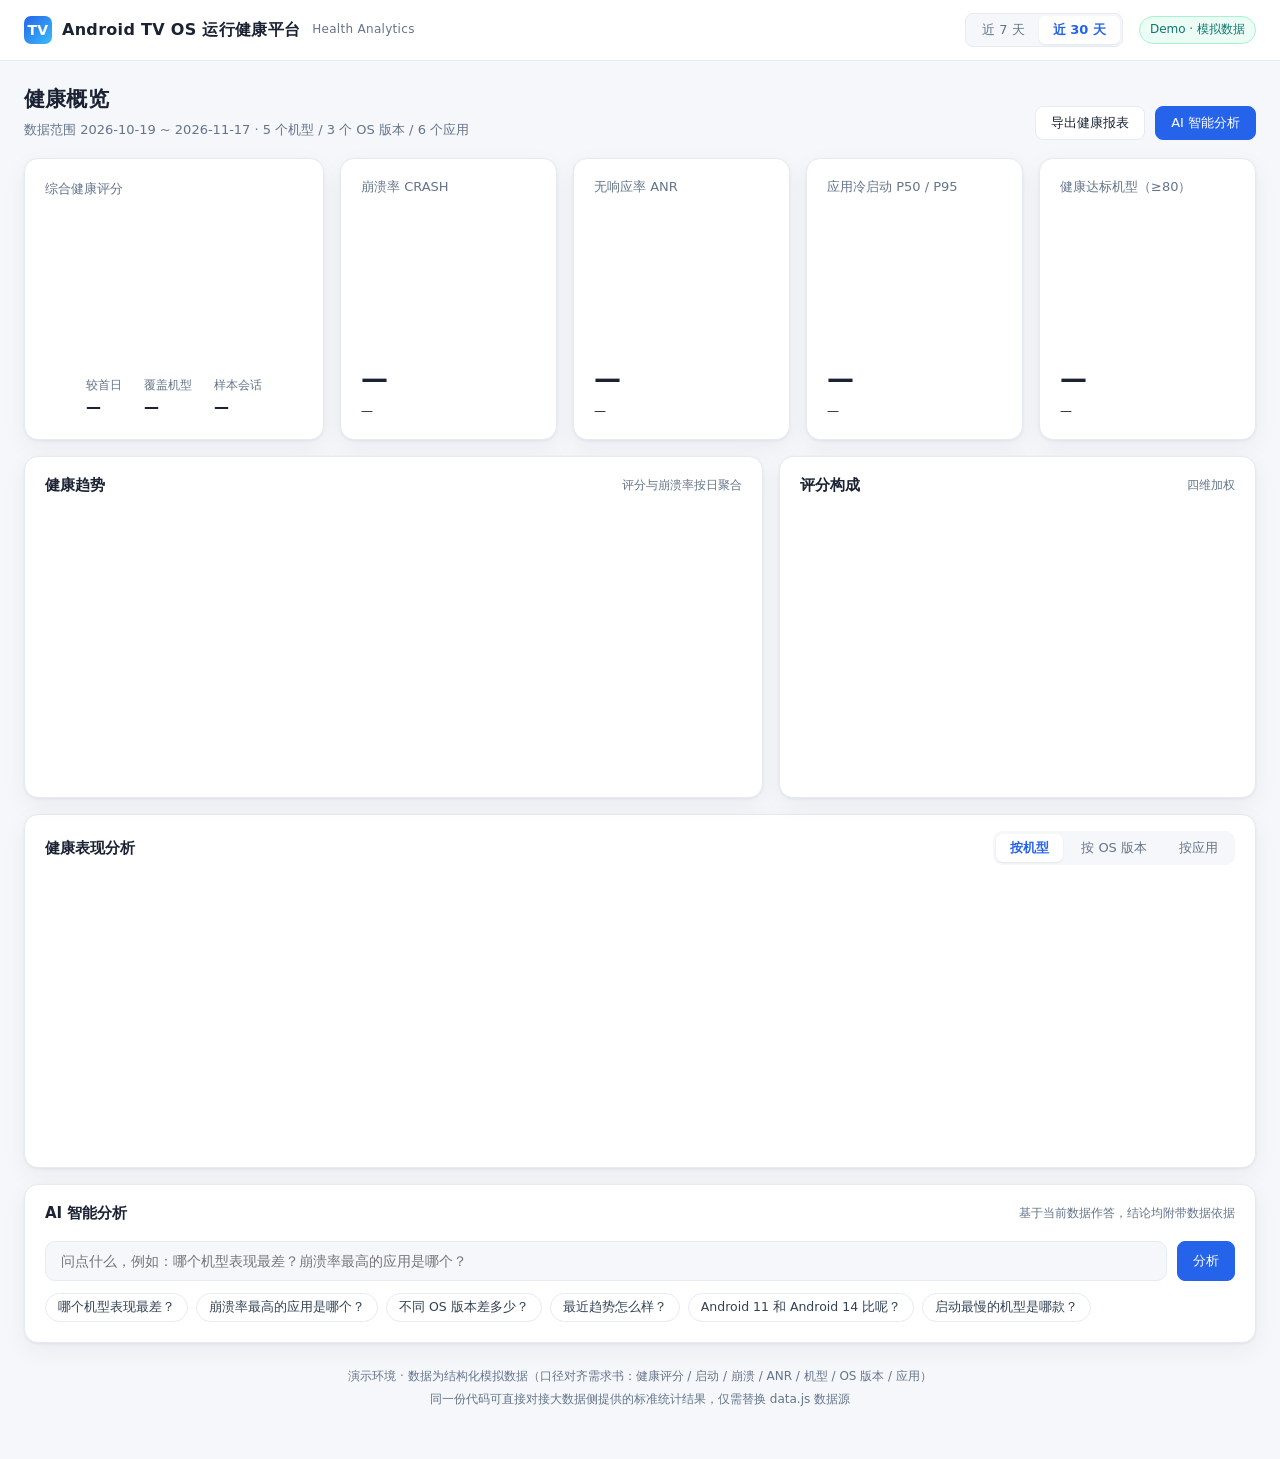
==== index.html @ 8e016df7 "add index.html" ====
<!DOCTYPE html>
<html lang="zh-CN">
<head>
<meta charset="UTF-8">
<meta name="viewport" content="width=device-width, initial-scale=1.0">
<title>Android TV OS 运行健康平台 · Demo</title>
<script src="echarts.min.js"></script>
<style>
  :root{
    --primary:#2563eb; --primary-dark:#1e40af; --bg:#f5f7fb; --card:#ffffff;
    --text:#1a2233; --muted:#64748b; --line:#e6ebf3;
    --good:#10b981; --warn:#f59e0b; --bad:#ef4444;
    --shadow:0 1px 3px rgba(16,24,40,.06), 0 8px 24px rgba(16,24,40,.05);
  }
  *{margin:0;padding:0;box-sizing:border-box;}
  body{
    font-family:"Microsoft YaHei","PingFang SC",system-ui,-apple-system,sans-serif;
    background:var(--bg); color:var(--text); font-size:14px; line-height:1.6;
    -webkit-font-smoothing:antialiased;
  }

  /* ---------- 顶栏 ---------- */
  .topbar{
    background:#fff; border-bottom:1px solid var(--line); position:sticky; top:0; z-index:20;
  }
  .topbar-in{
    max-width:1400px; margin:0 auto; padding:0 24px; height:60px;
    display:flex; align-items:center; gap:16px;
  }
  .logo{display:flex; align-items:center; gap:10px; font-weight:700; font-size:16px; letter-spacing:.3px;}
  .logo .dot{
    width:28px;height:28px;border-radius:7px;flex:0 0 auto;
    background:linear-gradient(135deg,#2563eb,#38bdf8);
    display:flex;align-items:center;justify-content:center;color:#fff;font-size:14px;
  }
  .logo small{font-weight:400;color:var(--muted);font-size:12px;margin-left:2px;}
  .topbar .spacer{flex:1;}
  .seg{display:flex;background:var(--bg);border:1px solid var(--line);border-radius:8px;padding:2px;}
  .seg button{
    border:0;background:transparent;padding:5px 14px;border-radius:6px;cursor:pointer;
    font-size:13px;color:var(--muted);font-family:inherit;transition:.15s;
  }
  .seg button.on{background:#fff;color:var(--primary);font-weight:600;box-shadow:0 1px 2px rgba(16,24,40,.08);}
  .env-tag{
    font-size:12px;color:#0f766e;background:#ecfdf5;border:1px solid #a7f3d0;
    padding:3px 10px;border-radius:20px;
  }

  /* ---------- 容器 ---------- */
  .wrap{max-width:1400px;margin:0 auto;padding:22px 24px 48px;}
  .page-hd{display:flex;align-items:flex-end;justify-content:space-between;margin-bottom:18px;gap:16px;flex-wrap:wrap;}
  .page-hd h1{font-size:21px;letter-spacing:.2px;}
  .page-hd .sub{color:var(--muted);font-size:13px;margin-top:3px;}
  .btn{
    border:1px solid var(--line);background:#fff;color:var(--text);padding:7px 15px;border-radius:8px;
    cursor:pointer;font-size:13px;font-family:inherit;display:inline-flex;align-items:center;gap:6px;transition:.15s;
  }
  .btn:hover{border-color:#c7d5ea;box-shadow:var(--shadow);}
  .btn.primary{background:var(--primary);border-color:var(--primary);color:#fff;}
  .btn.primary:hover{background:var(--primary-dark);}

  .card{background:var(--card);border:1px solid var(--line);border-radius:14px;box-shadow:var(--shadow);}
  .card-hd{padding:16px 20px 0;display:flex;align-items:center;justify-content:space-between;gap:12px;}
  .card-hd h3{font-size:15px;font-weight:600;}
  .card-hd .hint{font-size:12px;color:var(--muted);}

  /* ---------- 概览 ---------- */
  .overview{display:grid;grid-template-columns:300px 1fr;gap:16px;margin-bottom:16px;}
  .score-card{padding:20px;display:flex;flex-direction:column;align-items:center;justify-content:center;}
  .score-card .lbl{font-size:13px;color:var(--muted);align-self:flex-start;}
  #scoreGauge{width:100%;height:170px;}
  .score-meta{display:flex;gap:22px;margin-top:6px;font-size:12px;color:var(--muted);}
  .score-meta b{display:block;font-size:15px;color:var(--text);}

  .kpis{display:grid;grid-template-columns:repeat(4,1fr);gap:16px;}
  .kpi{padding:18px 20px;display:flex;flex-direction:column;justify-content:space-between;min-height:112px;}
  .kpi .t{font-size:13px;color:var(--muted);display:flex;align-items:center;gap:6px;}
  .kpi .v{font-size:27px;font-weight:700;letter-spacing:-.5px;margin-top:auto;}
  .kpi .v span{font-size:13px;font-weight:400;color:var(--muted);margin-left:3px;}
  .kpi .d{font-size:12px;margin-top:2px;}
  .up{color:var(--good);} .down{color:var(--bad);} .flat{color:var(--muted);}

  /* ---------- 图表区 ---------- */
  .grid2{display:grid;grid-template-columns:1.55fr 1fr;gap:16px;margin-bottom:16px;}
  .chart{width:100%;height:300px;}
  .breakdown{display:flex;flex-direction:column;gap:14px;padding:6px 20px 20px;}
  .bd-row .t{display:flex;justify-content:space-between;font-size:13px;margin-bottom:5px;}
  .bd-row .t span:last-child{color:var(--muted);font-size:12px;}
  .bd-bar{height:8px;background:#eef2f8;border-radius:6px;overflow:hidden;}
  .bd-bar i{display:block;height:100%;border-radius:6px;background:linear-gradient(90deg,#2563eb,#38bdf8);}

  /* ---------- 维度切换 ---------- */
  .tabs{display:flex;gap:4px;background:var(--bg);border-radius:9px;padding:3px;}
  .tabs button{
    border:0;background:transparent;padding:5px 14px;border-radius:7px;cursor:pointer;
    font-size:13px;color:var(--muted);font-family:inherit;transition:.15s;
  }
  .tabs button.on{background:#fff;color:var(--primary);font-weight:600;box-shadow:0 1px 2px rgba(16,24,40,.08);}

  table{width:100%;border-collapse:collapse;font-size:13px;}
  th{text-align:left;color:var(--muted);font-weight:500;padding:10px 14px;border-bottom:1px solid var(--line);font-size:12px;white-space:nowrap;}
  td{padding:11px 14px;border-bottom:1px solid #f1f5fa;white-space:nowrap;}
  tr:last-child td{border-bottom:0;}
  tbody tr:hover{background:#fafcff;}
  .pill{display:inline-block;padding:2px 9px;border-radius:20px;font-size:12px;font-weight:600;}
  .pill.g{background:#ecfdf5;color:#047857;} .pill.y{background:#fffbeb;color:#b45309;} .pill.r{background:#fef2f2;color:#b91c1c;}
  .bar-cell{display:flex;align-items:center;gap:8px;}
  .bar-cell .bg{flex:1;height:6px;background:#eef2f8;border-radius:4px;overflow:hidden;min-width:60px;}
  .bar-cell .bg i{display:block;height:100%;background:var(--primary);border-radius:4px;}

  /* ---------- AI 区 ---------- */
  .ai-card{margin-top:16px;}
  .ai-body{padding:16px 20px 20px;}
  .ai-input{display:flex;gap:10px;}
  .ai-input input{
    flex:1;border:1px solid var(--line);border-radius:10px;padding:11px 15px;font-size:14px;
    font-family:inherit;outline:none;transition:.15s;background:var(--bg);
  }
  .ai-input input:focus{border-color:var(--primary);background:#fff;box-shadow:0 0 0 3px rgba(37,99,235,.1);}
  .chips{display:flex;flex-wrap:wrap;gap:8px;margin-top:12px;}
  .chips button{
    border:1px solid var(--line);background:#fff;color:#334155;padding:5px 12px;border-radius:20px;
    font-size:12.5px;cursor:pointer;font-family:inherit;transition:.15s;
  }
  .chips button:hover{border-color:var(--primary);color:var(--primary);background:#f5f9ff;}
  .ans{margin-top:14px;display:none;}
  .ans.on{display:block;}
  .ans-q{font-size:13px;color:var(--muted);margin-bottom:8px;}
  .ans-body{background:linear-gradient(180deg,#f8fbff,#fff);border:1px solid #dbe7f6;border-radius:11px;padding:15px 17px;}
  .ans-body .concl{font-size:15px;font-weight:600;color:#0f2b57;margin-bottom:9px;}
  .ans-body ul{list-style:none;display:flex;flex-direction:column;gap:6px;}
  .ans-body li{font-size:13.5px;color:#334155;padding-left:16px;position:relative;}
  .ans-body li::before{content:"";position:absolute;left:0;top:8px;width:5px;height:5px;border-radius:50%;background:var(--primary);}
  .ans-body .ev{
    margin-top:11px;padding-top:10px;border-top:1px dashed #d6e4f5;font-size:12px;color:var(--muted);
  }
  .ans-body .ev b{color:#475569;font-weight:600;}
  .think{font-size:12px;color:var(--muted);margin-top:8px;display:none;}
  .think.on{display:block;}

  .foot-note{margin-top:22px;font-size:12px;color:var(--muted);text-align:center;line-height:1.9;}
  @media (max-width:1100px){
    .overview{grid-template-columns:1fr;}
    .kpis{grid-template-columns:repeat(2,1fr);}
    .grid2{grid-template-columns:1fr;}
  }
  @media (max-width:640px){
    .kpis{grid-template-columns:1fr;}
    .topbar-in{height:auto;padding:12px 16px;flex-wrap:wrap;}
    .wrap{padding:16px 16px 32px;}
    table{font-size:12px;}
  }
</style>
</head>
<body>

<div class="topbar">
  <div class="topbar-in">
    <div class="logo">
      <span class="dot">TV</span>
      Android TV OS 运行健康平台
      <small>Health Analytics</small>
    </div>
    <div class="spacer"></div>
    <div class="seg" id="rangeSeg">
      <button data-days="7">近 7 天</button>
      <button data-days="30" class="on">近 30 天</button>
    </div>
    <span class="env-tag">Demo · 模拟数据</span>
  </div>
</div>

<div class="wrap">

  <div class="page-hd">
    <div>
      <h1>健康概览</h1>
      <div class="sub" id="rangeText">数据范围 2026-10-19 ~ 2026-11-17 · 5 个机型 / 3 个 OS 版本 / 6 个应用</div>
    </div>
    <div style="display:flex;gap:10px;">
      <button class="btn" onclick="exportReport()">导出健康报表</button>
      <button class="btn primary" onclick="document.querySelector('#aiQ').focus()">AI 智能分析</button>
    </div>
  </div>

  <!-- 概览 -->
  <div class="overview">
    <div class="card score-card">
      <div class="lbl">综合健康评分</div>
      <div id="scoreGauge"></div>
      <div class="score-meta">
        <div>较首日<b id="smDelta">—</b></div>
        <div>覆盖机型<b id="smModels">—</b></div>
        <div>样本会话<b id="smSessions">—</b></div>
      </div>
    </div>

    <div class="kpis">
      <div class="card kpi">
        <div class="t">崩溃率 CRASH</div>
        <div class="v" id="kCrash">—</div>
        <div class="d" id="kCrashD">—</div>
      </div>
      <div class="card kpi">
        <div class="t">无响应率 ANR</div>
        <div class="v" id="kAnr">—</div>
        <div class="d" id="kAnrD">—</div>
      </div>
      <div class="card kpi">
        <div class="t">应用冷启动 P50 / P95</div>
        <div class="v" id="kStart">—</div>
        <div class="d" id="kStartD">—</div>
      </div>
      <div class="card kpi">
        <div class="t">健康达标机型（≥80）</div>
        <div class="v" id="kPass">—</div>
        <div class="d" id="kPassD">—</div>
      </div>
    </div>
  </div>

  <!-- 趋势 + 评分构成 -->
  <div class="grid2">
    <div class="card">
      <div class="card-hd">
        <h3>健康趋势</h3>
        <span class="hint">评分与崩溃率按日聚合</span>
      </div>
      <div id="trendChart" class="chart"></div>
    </div>
    <div class="card">
      <div class="card-hd">
        <h3>评分构成</h3>
        <span class="hint">四维加权</span>
      </div>
      <div class="breakdown" id="breakdown"></div>
    </div>
  </div>

  <!-- 维度对比 -->
  <div class="card">
    <div class="card-hd" style="padding-bottom:14px;">
      <h3>健康表现分析</h3>
      <div class="tabs" id="dimTabs">
        <button data-dim="model" class="on">按机型</button>
        <button data-dim="os">按 OS 版本</button>
        <button data-dim="app">按应用</button>
      </div>
    </div>
    <div id="dimChart" class="chart" style="height:280px;"></div>
    <div style="padding:0 0 8px;">
      <table>
        <thead id="tHead"></thead>
        <tbody id="tBody"></tbody>
      </table>
    </div>
  </div>

  <!-- AI 分析 -->
  <div class="card ai-card">
    <div class="card-hd">
      <h3>AI 智能分析</h3>
      <span class="hint">基于当前数据作答，结论均附带数据依据</span>
    </div>
    <div class="ai-body">
      <div class="ai-input">
        <input id="aiQ" placeholder="问点什么，例如：哪个机型表现最差？崩溃率最高的应用是哪个？" />
        <button class="btn primary" onclick="askAI()">分析</button>
      </div>
      <div class="chips" id="chips"></div>
      <div class="think" id="think">正在检索指标、比对维度、生成结论…</div>
      <div class="ans" id="ans">
        <div class="ans-q" id="ansQ"></div>
        <div class="ans-body">
          <div class="concl" id="ansC"></div>
          <ul id="ansL"></ul>
          <div class="ev" id="ansE"></div>
        </div>
      </div>
    </div>
  </div>

  <div class="foot-note">
    演示环境 · 数据为结构化模拟数据（口径对齐需求书：健康评分 / 启动 / 崩溃 / ANR / 机型 / OS 版本 / 应用）<br>
    同一份代码可直接对接大数据侧提供的标准统计结果，仅需替换 data.js 数据源
  </div>
</div>

<script src="data.js"></script>
<script>
const D = window.TV_DATA;
let rangeDays = 30;
let dim = 'model';
let charts = {};

const fmtPct = v => v.toFixed(2) + '%';
const scoreColor = s => s >= 85 ? '#10b981' : s >= 70 ? '#f59e0b' : '#ef4444';

/* ============ 概览 ============ */
function renderOverview() {
  const o = D.overall;
  // 环形评分
  charts.score = charts.score || echarts.init(document.getElementById('scoreGauge'));
  charts.score.setOption({
    series: [{
      type: 'gauge', startAngle: 210, endAngle: -30, min: 0, max: 100,
      progress: { show: true, width: 14, roundCap: true, itemStyle: { color: scoreColor(o.score) } },
      axisLine: { lineStyle: { width: 14, color: [[1, '#eef2f8']] } },
      pointer: { show: false },
      axisTick: { show: false }, splitLine: { show: false }, axisLabel: { show: false },
      anchor: { show: false },
      detail: {
        valueAnimation: true, offsetCenter: [0, '0%'],
        formatter: v => v.toFixed(1) + ' 分',
        fontSize: 30, fontWeight: 'bolder', color: scoreColor(o.score), offsetCenter: [0, '8%']
      },
      data: [{ value: o.score }]
    }]
  });
  document.getElementById('smDelta').textContent = (o.score_delta >= 0 ? '+' : '') + o.score_delta.toFixed(1);
  document.getElementById('smDelta').style.color = o.score_delta >= 0 ? '#10b981' : '#ef4444';
  document.getElementById('smModels').textContent = o.models + ' 款';
  document.getElementById('smSessions').textContent = (o.sessions / 10000).toFixed(1) + ' 万';

  document.getElementById('kCrash').innerHTML = fmtPct(o.crash);
  document.getElementById('kCrashD').innerHTML = '<span class="flat">行业参考线 ≤ 1.00%</span>';
  document.getElementById('kAnr').innerHTML = fmtPct(o.anr);
  document.getElementById('kAnrD').innerHTML = '<span class="flat">行业参考线 ≤ 0.50%</span>';
  document.getElementById('kStart').innerHTML = o.startup_p50 + '<span>/ ' + o.startup_p95 + ' ms</span>';
  document.getElementById('kStartD').innerHTML = '<span class="flat">P95 目标 ≤ 2000 ms</span>';

  const pass = D.by_model.filter(m => m.score >= 80).length;
  document.getElementById('kPass').innerHTML = pass + '<span>/ ' + D.by_model.length + ' 款</span>';
  document.getElementById('kPassD').innerHTML = '<span class="' + (pass >= 3 ? 'up' : 'down') + '">达标线 80 分</span>';

  // 评分构成
  document.getElementById('breakdown').innerHTML = o.breakdown.map(b => `
    <div class="bd-row">
      <div class="t"><span>${b.name}</span><span>权重 ${b.value}% · ${b.score} 分</span></div>
      <div class="bd-bar"><i style="width:${b.score}%;background:${scoreColor(b.score)}"></i></div>
    </div>`).join('');
}

/* ============ 趋势 ============ */
function renderTrend() {
  const list = D.daily.slice(-rangeDays);
  const smin = Math.min(...list.map(d => d.score));
  const smax = Math.max(...list.map(d => d.score));
  const ymin = Math.max(0, Math.floor((smin - 6) / 5) * 5);
  const ymax = Math.min(100, Math.ceil((smax + 6) / 5) * 5);
  const cmax = Math.max(...list.map(d => d.crash)) * 1.6;
  charts.trend = charts.trend || echarts.init(document.getElementById('trendChart'));
  charts.trend.setOption({
    tooltip: { trigger: 'axis', axisPointer: { type: 'cross' } },
    legend: { data: ['健康评分', '崩溃率(%)'], right: 10, top: 4, itemWidth: 14, itemHeight: 8, textStyle: { fontSize: 12, color: '#64748b' } },
    grid: { left: 46, right: 46, top: 42, bottom: 34 },
    xAxis: {
      type: 'category', boundaryGap: false,
      data: list.map(d => d.date.slice(5)),
      axisLine: { lineStyle: { color: '#e6ebf3' } },
      axisLabel: { color: '#94a3b8', fontSize: 11 },
      axisTick: { show: false }
    },
    yAxis: [
      { type: 'value', min: ymin, max: ymax, splitLine: { lineStyle: { color: '#f1f5fa' } },
        axisLabel: { color: '#94a3b8', fontSize: 11 } },
      { type: 'value', min: 0, max: +cmax.toFixed(1), splitLine: { show: false },
        axisLabel: { color: '#94a3b8', fontSize: 11, formatter: '{value}%' } }
    ],
    series: [
      {
        name: '健康评分', type: 'line', smooth: true, symbol: 'circle', symbolSize: 4,
        data: list.map(d => d.score),
        lineStyle: { width: 2.5, color: '#2563eb' },
        itemStyle: { color: '#2563eb' },
        areaStyle: {
          color: new echarts.graphic.LinearGradient(0, 0, 0, 1, [
            { offset: 0, color: 'rgba(37,99,235,.20)' },
            { offset: 1, color: 'rgba(37,99,235,0)' }])
        },
        markLine: {
          silent: true, symbol: 'none',
          data: [{ yAxis: 80, lineStyle: { color: '#f59e0b', type: 'dashed', width: 1 },
                   label: { formatter: '达标线 80', color: '#b45309', fontSize: 11, position: 'insideEndTop' } }]
        }
      },
      {
        name: '崩溃率(%)', type: 'line', yAxisIndex: 1, smooth: true, symbol: 'none',
        data: list.map(d => d.crash),
        lineStyle: { width: 1.8, color: '#f97316', type: 'dashed' },
        itemStyle: { color: '#f97316' }
      }
    ]
  });
}

/* ============ 维度对比 ============ */
function dimData() { return dim === 'model' ? D.by_model : dim === 'os' ? D.by_os : D.by_app; }

function renderDim() {
  const rows = dimData();
  const labels = rows.map(r => r.name);
  const dmin = Math.min(...rows.map(r => r.score));
  const dmax = Math.max(...rows.map(r => r.score));
  const ymin = Math.max(0, Math.floor((dmin - 8) / 5) * 5);
  const ymax = Math.min(100, Math.ceil((dmax + 8) / 5) * 5);
  const cmax = +(Math.max(...rows.map(r => r.crash)) * 1.7).toFixed(1);
  charts.dim = charts.dim || echarts.init(document.getElementById('dimChart'));
  charts.dim.setOption({
    tooltip: { trigger: 'axis', axisPointer: { type: 'shadow' } },
    legend: { data: ['健康评分', '崩溃率(%)'], right: 10, top: 2, itemWidth: 14, itemHeight: 8, textStyle: { fontSize: 12, color: '#64748b' } },
    grid: { left: 52, right: 52, top: 40, bottom: 30 },
    xAxis: { type: 'category', data: labels, axisLine: { lineStyle: { color: '#e6ebf3' } },
             axisTick: { show: false }, axisLabel: { color: '#64748b', fontSize: 12 } },
    yAxis: [
      { type: 'value', min: ymin, max: ymax, splitLine: { lineStyle: { color: '#f1f5fa' } }, axisLabel: { color: '#94a3b8', fontSize: 11 } },
      { type: 'value', min: 0, max: cmax, splitLine: { show: false }, axisLabel: { color: '#94a3b8', fontSize: 11, formatter: '{value}%' } }
    ],
    series: [
      {
        name: '健康评分', type: 'bar', barWidth: '42%',
        data: rows.map(r => ({ value: r.score, itemStyle: { color: scoreColor(r.score), borderRadius: [5, 5, 0, 0] } })),
        label: { show: true, position: 'top', fontSize: 11, color: '#475569', formatter: '{c}' }
      },
      {
        name: '崩溃率(%)', type: 'line', yAxisIndex: 1, smooth: true, symbol: 'circle', symbolSize: 6,
        data: rows.map(r => r.crash), lineStyle: { color: '#f97316', width: 2 }, itemStyle: { color: '#f97316' }
      }
    ]
  });

  // 表格
  const heads = dim === 'model' ? ['机型', '健康评分', '会话数', '崩溃率', 'ANR率', '启动 P95']
              : dim === 'os' ? ['OS 版本', '健康评分', '会话数', '崩溃率', 'ANR率', '启动 P95']
              : ['应用', '健康评分', '会话数', '崩溃率', 'ANR率', '启动 P95'];
  document.getElementById('tHead').innerHTML = '<tr>' + heads.map(h => `<th>${h}</th>`).join('') + '</tr>';
  document.getElementById('tBody').innerHTML = rows.map(r => {
    const cls = r.score >= 85 ? 'g' : r.score >= 70 ? 'y' : 'r';
    return `<tr>
      <td style="font-weight:600">${r.name}</td>
      <td><div class="bar-cell"><span class="pill ${cls}">${r.score}</span>
        <span class="bg"><i style="width:${r.score}%;background:${scoreColor(r.score)}"></i></span></div></td>
      <td>${r.sessions.toLocaleString()}</td>
      <td>${fmtPct(r.crash)}</td>
      <td>${fmtPct(r.anr)}</td>
      <td>${r.startup_p95} ms</td>
    </tr>`;
  }).join('');
}

/* ============ AI 智能分析 ============ */
const QUESTIONS = [
  '哪个机型表现最差？',
  '崩溃率最高的应用是哪个？',
  '不同 OS 版本差多少？',
  '最近趋势怎么样？',
  'Android 11 和 Android 14 比呢？',
  '启动最慢的机型是哪款？'
];

function pick(list) { return list.filter(Boolean).join('\n'); }

function askAI(text) {
  const q = (text || document.getElementById('aiQ').value || '').trim();
  if (!q) return;
  const s = q.toLowerCase();
  const has = (...ks) => ks.some(k => q.includes(k));
  const M = D.by_model, O = D.by_os, A = D.by_app;
  const worstM = [...M].sort((a, b) => a.score - b.score)[0];
  const bestM = [...M].sort((a, b) => b.score - a.score)[0];
  const worstA = [...A].sort((a, b) => b.crash - a.crash)[0];
  const bestA = [...A].sort((a, b) => b.score - a.score)[0];
  const worstO = [...O].sort((a, b) => a.score - b.score)[0];
  const bestO = [...O].sort((a, b) => b.score - a.score)[0];
  const slowM = [...M].sort((a, b) => b.startup_p95 - a.startup_p95)[0];
  const trendDelta = (D.daily[D.daily.length - 1].score - D.daily[0].score);
  const minDay = D.daily.reduce((a, b) => a.score < b.score ? a : b);

  let concl = '', lines = [], ev = '';

  if (has('最差', '最低', '最烂', '问题最多', '不好') && has('机型', '电视', '设备')) {
    concl = `${worstM.name} 是目前健康表现最差的机型，综合评分 ${worstM.score} 分。`;
    lines = [
      `低于达标线（80 分）${(80 - worstM.score).toFixed(1)} 分，在 ${M.length} 款机型中排末位`,
      `崩溃率 ${fmtPct(worstM.crash)}，比最好的 ${bestM.name}（${fmtPct(bestM.crash)}）高 ${(worstM.crash - bestM.crash).toFixed(2)} 个百分点`,
      `应用冷启动 P95 ${worstM.startup_p95} ms，${worstM.startup_p95 > 2000 ? '已超 2000 ms 目标线' : '仍在目标线内'}`,
      `建议优先排查该机型上的高崩溃应用，并核对 OS 版本适配情况`
    ];
    ev = `依据：<b>by_model</b> 维度聚合 · 会话数 ${worstM.sessions.toLocaleString()} · 统计口径为近 30 天日均`;
  } else if (has('最好', '最高', '最棒', '表现最优')) {
    if (has('机型', '电视', '设备')) {
      concl = `${bestM.name} 健康评分最高，为 ${bestM.score} 分。`;
      lines = [`崩溃率仅 ${fmtPct(bestM.crash)}，ANR 率 ${fmtPct(bestM.anr)}`,
               `启动 P95 ${bestM.startup_p95} ms`,
               `可将其配置与版本策略作为其他机型的对照基线`];
    } else if (has('应用', 'APP', 'app')) {
      concl = `${bestA.name} 是表现最好的应用，健康评分 ${bestA.score} 分。`;
      lines = [`崩溃率 ${fmtPct(bestA.crash)}，为 ${A.length} 个应用里最低档位`,
               `启动 P95 ${bestA.startup_p95} ms`];
    }
    ev = '依据：按健康评分降序取首位 · 同口径聚合近 30 天数据';
  } else if (has('崩溃') && has('应用', 'app')) {
    concl = `${worstA.name} 的崩溃率最高，为 ${fmtPct(worstA.crash)}。`;
    lines = [
      `比第二位的 ${[...A].sort((a, b) => b.crash - a.crash)[1].name} 高 ${(worstA.crash - [...A].sort((a, b) => b.crash - a.crash)[1].crash).toFixed(2)} 个百分点`,
      `该应用健康评分 ${worstA.score} 分，在 ${A.length} 个应用中最低`,
      `行业参考线为 ≤ 1.00%，当前${worstA.crash > 1 ? '已超出参考线' : '仍在参考线内'}`,
      `建议拉取该应用的崩溃堆栈 Top 算子，按机型维度下钻确认是否集中在特定芯片方案`
    ];
    ev = `依据：<b>by_app</b> 维度 · 崩溃率 = 崩溃会话数 / 总会话数 · 样本 ${worstA.sessions.toLocaleString()} 次`;
  } else if (has('os', '版本') && has('比', '差', '对比', '区别', '差多少')) {
    const a11 = O.find(o => o.name.includes('11')), a14 = O.find(o => o.name.includes('14'));
    if (a11 && a14) {
      concl = `Android 14 比 Android 11 健康评分高 ${(a14.score - a11.score).toFixed(1)} 分。`;
      lines = [
        `Android 14：${a14.score} 分，崩溃率 ${fmtPct(a14.crash)}，启动 P95 ${a14.startup_p95} ms`,
        `Android 11：${a11.score} 分，崩溃率 ${fmtPct(a11.crash)}，启动 P95 ${a11.startup_p95} ms`,
        `版本升级带来的稳定性收益明确，建议把 Android 11 机型的升级覆盖作为下一阶段重点`
      ];
    } else {
      concl = `三个 OS 版本中，${bestO.name} 最好（${bestO.score} 分），${worstO.name} 最差（${worstO.score} 分）。`;
      lines = O.map(o => `${o.name}：${o.score} 分 · 崩溃率 ${fmtPct(o.crash)}`);
    }
    ev = '依据：<b>by_os</b> 维度聚合 · 同机型跨版本对照';
  } else if (has('趋势', '变化', '最近', '走势')) {
    concl = `近 30 天综合健康评分${trendDelta >= 0 ? '上升' : '下降'} ${Math.abs(trendDelta).toFixed(1)} 分，当前 ${D.daily[D.daily.length - 1].score} 分。`;
    lines = [
      `区间最高 ${Math.max(...D.daily.map(d => d.score))} 分，最低 ${minDay.score} 分（出现在 ${minDay.date}）`,
      `当前崩溃率 ${fmtPct(D.daily[D.daily.length - 1].crash)}`,
      `${trendDelta < 0 ? '最低点前后出现明显下滑，建议核对该时间段的版本发布与灰度记录' : '整体平稳向上，可继续保持当前版本节奏'}`
    ];
    ev = `依据：<b>daily</b> 序列 ${D.range[0]} ~ ${D.range[1]} · 按日聚合全部机型`;
  } else if (has('启动') && (has('慢', '最慢', '耗时'))) {
    concl = `${slowM.name} 的应用冷启动最慢，P95 达 ${slowM.startup_p95} ms。`;
    lines = [
      `P50 ${slowM.startup_p50} ms / P95 ${slowM.startup_p95} ms`,
      `比启动最快的 ${[...M].sort((a, b) => a.startup_p95 - b.startup_p95)[0].name} 慢 ${(slowM.startup_p95 - [...M].sort((a, b) => a.startup_p95 - b.startup_p95)[0].startup_p95)} ms`,
      `P95 ${slowM.startup_p95 > 2000 ? '已超 2000 ms 目标' : '仍在 2000 ms 目标内'}，建议核查该机型的冷启动预热策略与开机后台任务`
    ];
    ev = '依据：按启动 P95 降序排列 · 冷启动口径（进程未驻留）';
  } else if (has('整体', '总分', '总体', '怎么样', '健康分')) {
    const pass = M.filter(m => m.score >= 80).length;
    concl = `整体健康评分 ${D.overall.score} 分，${pass >= 3 ? '处于可控区间' : '存在明显改进空间'}。`;
    lines = [
      `覆盖 ${D.overall.models} 款机型 / ${D.overall.os_versions} 个 OS 版本 / ${D.overall.apps} 个应用，样本会话 ${(D.overall.sessions / 10000).toFixed(1)} 万`,
      `崩溃率 ${fmtPct(D.overall.crash)}、ANR 率 ${fmtPct(D.overall.anr)}、启动 P50 ${D.overall.startup_p50} ms / P95 ${D.overall.startup_p95} ms`,
      `达标（≥80 分）机型 ${pass} / ${M.length} 款，最差机型为 ${worstM.name}（${worstM.score} 分）`
    ];
    ev = '依据：全部维度加权汇总 · 权重 稳定性 40% / 启动 30% / 资源 20% / 兼容 10%';
  } else {
    concl = `共覆盖 ${D.overall.models} 款机型、${D.overall.os_versions} 个 OS 版本、${D.overall.apps} 个应用，整体健康评分 ${D.overall.score} 分。`;
    lines = [
      `表现最好：${bestM.name}（${bestM.score} 分）；最差：${worstM.name}（${worstM.score} 分）`,
      `崩溃率最高应用：${worstA.name}（${fmtPct(worstA.crash)}）`,
      `可以这样问我：趋势变化、机型对比、应用崩溃、启动耗时、OS 版本差异`
    ];
    ev = '依据：当前数据全量汇总 · 如需更细的维度请指定机型 / 版本 / 应用名';
  }

  document.getElementById('ansQ').textContent = '问：' + q;
  document.getElementById('ansC').textContent = concl;
  document.getElementById('ansL').innerHTML = lines.map(l => `<li>${l}</li>`).join('');
  document.getElementById('ansE').innerHTML = ev;
  document.getElementById('ans').classList.add('on');
}

/* ============ 交互 ============ */
function exportReport() {
  const rows = [['维度', '健康评分', '会话数', '崩溃率', 'ANR率', '启动P95(ms)']];
  D.by_model.forEach(r => rows.push(['机型:' + r.name, r.score, r.sessions, r.crash, r.anr, r.startup_p95]));
  D.by_os.forEach(r => rows.push(['OS:' + r.name, r.score, r.sessions, r.crash, r.anr, r.startup_p95]));
  D.by_app.forEach(r => rows.push(['应用:' + r.name, r.score, r.sessions, r.crash, r.anr, r.startup_p95]));
  const csv = '\ufeff' + rows.map(r => r.join(',')).join('\n');
  const a = document.createElement('a');
  a.href = URL.createObjectURL(new Blob([csv], { type: 'text/csv' }));
  a.download = 'AndroidTV健康报表_' + D.range[1] + '.csv';
  a.click();
}

document.getElementById('rangeSeg').addEventListener('click', e => {
  const b = e.target.closest('button'); if (!b) return;
  document.querySelectorAll('#rangeSeg button').forEach(x => x.classList.remove('on'));
  b.classList.add('on');
  rangeDays = +b.dataset.days;
  renderTrend();
});

document.getElementById('dimTabs').addEventListener('click', e => {
  const b = e.target.closest('button'); if (!b) return;
  document.querySelectorAll('#dimTabs button').forEach(x => x.classList.remove('on'));
  b.classList.add('on');
  dim = b.dataset.dim;
  renderDim();
});

document.getElementById('chips').innerHTML = QUESTIONS.map(q => `<button onclick="askAI('${q}')">${q}</button>`).join('');
document.getElementById('aiQ').addEventListener('keydown', e => { if (e.key === 'Enter') askAI(); });

function init() {
  document.getElementById('rangeText').textContent =
    `数据范围 ${D.range[0]} ~ ${D.range[1]} · ${D.overall.models} 个机型 / ${D.overall.os_versions} 个 OS 版本 / ${D.overall.apps} 个应用`;
  renderOverview();
  renderTrend();
  renderDim();
}
init();

// 支持 ?q=某个问题 直接带问题打开（便于分享分析结论）
const q0 = new URLSearchParams(location.search).get('q');
if (q0) { document.getElementById('aiQ').value = q0; askAI(q0); }

// 支持 ?dim=os|app 直接切到指定维度
const d0 = new URLSearchParams(location.search).get('dim');
if (d0 && ['model', 'os', 'app'].includes(d0)) {
  document.querySelectorAll('#dimTabs button').forEach(x => {
    x.classList.toggle('on', x.dataset.dim === d0);
  });
  dim = d0;
  renderDim();
}

window.addEventListener('resize', () => Object.values(charts).forEach(c => c && c.resize()));
</script>
</body>
</html>
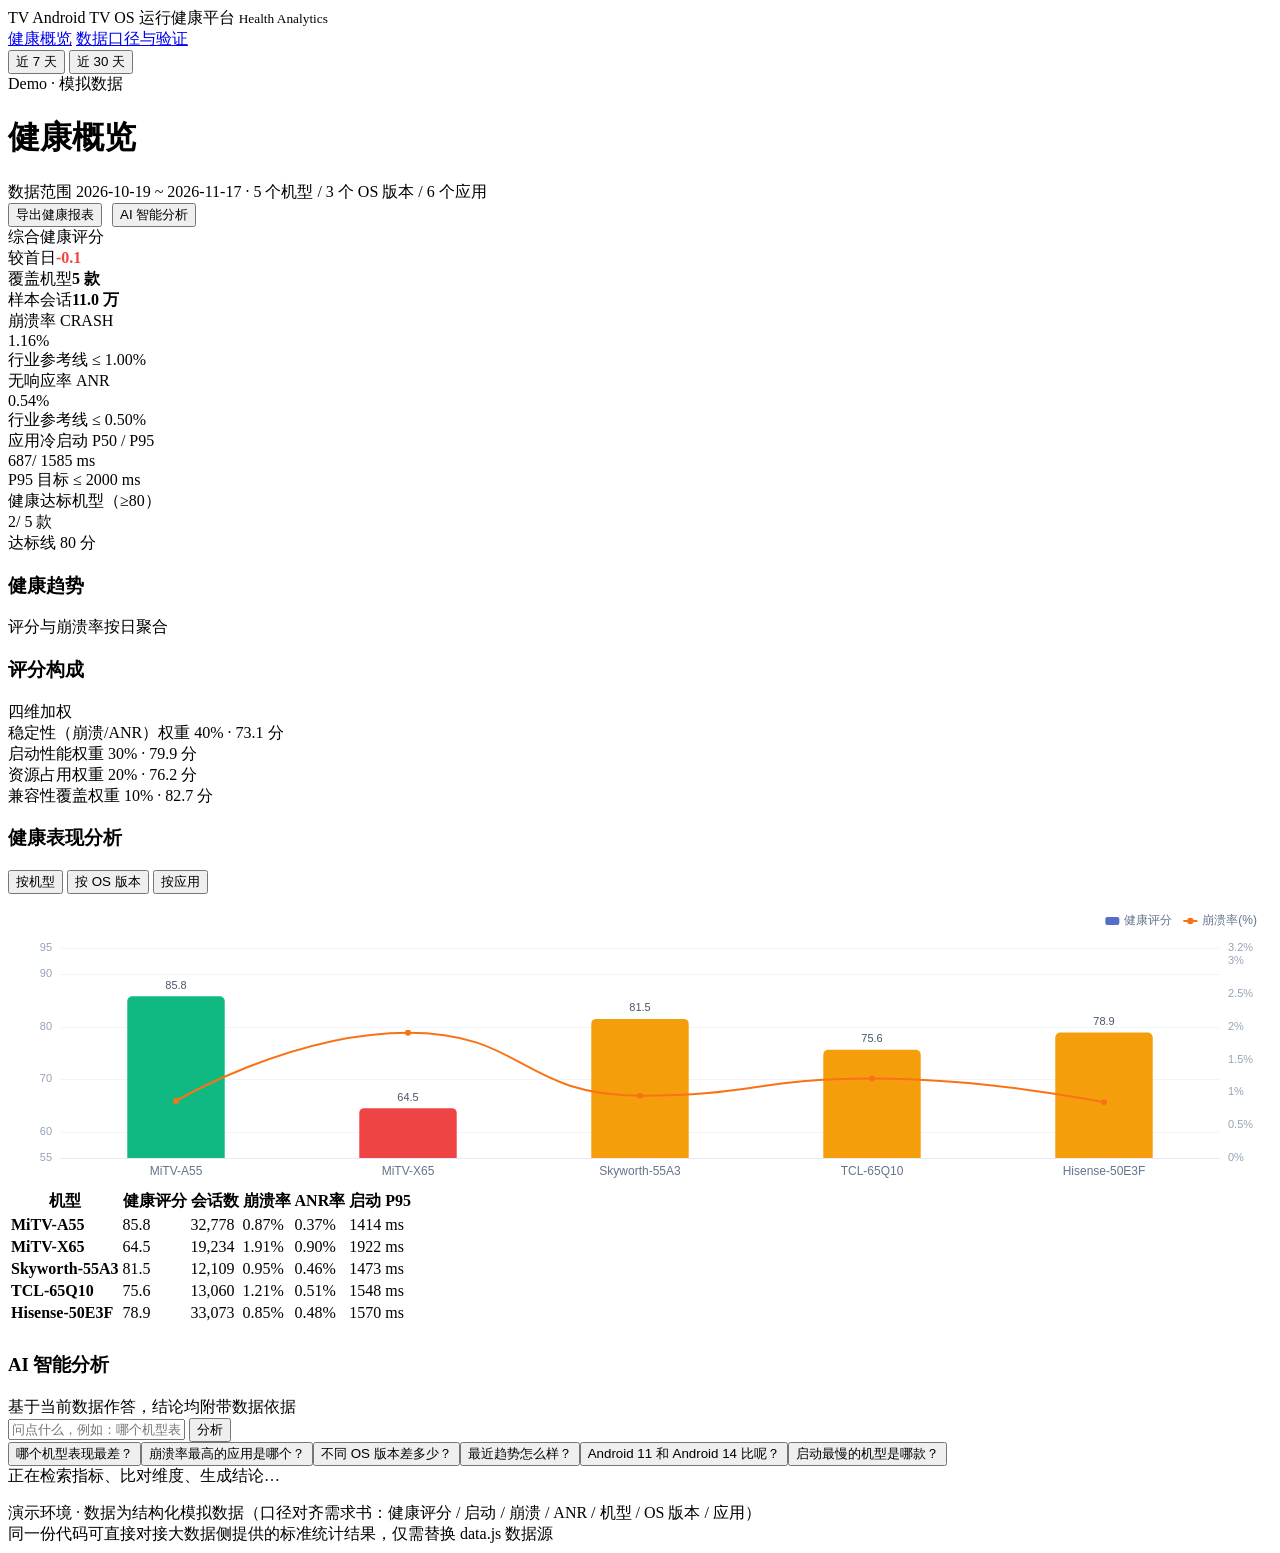
==== commit 14961c6d: "add index.html" ====
--- a/index.html
+++ b/index.html
@@ -1,625 +1,484 @@
-<!DOCTYPE html>
-<html lang="zh-CN">
-<head>
-<meta charset="UTF-8">
-<meta name="viewport" content="width=device-width, initial-scale=1.0">
-<title>Android TV OS 运行健康平台 · Demo</title>
-<script src="echarts.min.js"></script>
-<style>
-  :root{
-    --primary:#2563eb; --primary-dark:#1e40af; --bg:#f5f7fb; --card:#ffffff;
-    --text:#1a2233; --muted:#64748b; --line:#e6ebf3;
-    --good:#10b981; --warn:#f59e0b; --bad:#ef4444;
-    --shadow:0 1px 3px rgba(16,24,40,.06), 0 8px 24px rgba(16,24,40,.05);
-  }
-  *{margin:0;padding:0;box-sizing:border-box;}
-  body{
-    font-family:"Microsoft YaHei","PingFang SC",system-ui,-apple-system,sans-serif;
-    background:var(--bg); color:var(--text); font-size:14px; line-height:1.6;
-    -webkit-font-smoothing:antialiased;
-  }
-
-  /* ---------- 顶栏 ---------- */
-  .topbar{
-    background:#fff; border-bottom:1px solid var(--line); position:sticky; top:0; z-index:20;
-  }
-  .topbar-in{
-    max-width:1400px; margin:0 auto; padding:0 24px; height:60px;
-    display:flex; align-items:center; gap:16px;
-  }
-  .logo{display:flex; align-items:center; gap:10px; font-weight:700; font-size:16px; letter-spacing:.3px;}
-  .logo .dot{
-    width:28px;height:28px;border-radius:7px;flex:0 0 auto;
-    background:linear-gradient(135deg,#2563eb,#38bdf8);
-    display:flex;align-items:center;justify-content:center;color:#fff;font-size:14px;
-  }
-  .logo small{font-weight:400;color:var(--muted);font-size:12px;margin-left:2px;}
-  .topbar .spacer{flex:1;}
-  .seg{display:flex;background:var(--bg);border:1px solid var(--line);border-radius:8px;padding:2px;}
-  .seg button{
-    border:0;background:transparent;padding:5px 14px;border-radius:6px;cursor:pointer;
-    font-size:13px;color:var(--muted);font-family:inherit;transition:.15s;
-  }
-  .seg button.on{background:#fff;color:var(--primary);font-weight:600;box-shadow:0 1px 2px rgba(16,24,40,.08);}
-  .env-tag{
-    font-size:12px;color:#0f766e;background:#ecfdf5;border:1px solid #a7f3d0;
-    padding:3px 10px;border-radius:20px;
-  }
-
-  /* ---------- 容器 ---------- */
-  .wrap{max-width:1400px;margin:0 auto;padding:22px 24px 48px;}
-  .page-hd{display:flex;align-items:flex-end;justify-content:space-between;margin-bottom:18px;gap:16px;flex-wrap:wrap;}
-  .page-hd h1{font-size:21px;letter-spacing:.2px;}
-  .page-hd .sub{color:var(--muted);font-size:13px;margin-top:3px;}
-  .btn{
-    border:1px solid var(--line);background:#fff;color:var(--text);padding:7px 15px;border-radius:8px;
-    cursor:pointer;font-size:13px;font-family:inherit;display:inline-flex;align-items:center;gap:6px;transition:.15s;
-  }
-  .btn:hover{border-color:#c7d5ea;box-shadow:var(--shadow);}
-  .btn.primary{background:var(--primary);border-color:var(--primary);color:#fff;}
-  .btn.primary:hover{background:var(--primary-dark);}
-
-  .card{background:var(--card);border:1px solid var(--line);border-radius:14px;box-shadow:var(--shadow);}
-  .card-hd{padding:16px 20px 0;display:flex;align-items:center;justify-content:space-between;gap:12px;}
-  .card-hd h3{font-size:15px;font-weight:600;}
-  .card-hd .hint{font-size:12px;color:var(--muted);}
-
-  /* ---------- 概览 ---------- */
-  .overview{display:grid;grid-template-columns:300px 1fr;gap:16px;margin-bottom:16px;}
-  .score-card{padding:20px;display:flex;flex-direction:column;align-items:center;justify-content:center;}
-  .score-card .lbl{font-size:13px;color:var(--muted);align-self:flex-start;}
-  #scoreGauge{width:100%;height:170px;}
-  .score-meta{display:flex;gap:22px;margin-top:6px;font-size:12px;color:var(--muted);}
-  .score-meta b{display:block;font-size:15px;color:var(--text);}
-
-  .kpis{display:grid;grid-template-columns:repeat(4,1fr);gap:16px;}
-  .kpi{padding:18px 20px;display:flex;flex-direction:column;justify-content:space-between;min-height:112px;}
-  .kpi .t{font-size:13px;color:var(--muted);display:flex;align-items:center;gap:6px;}
-  .kpi .v{font-size:27px;font-weight:700;letter-spacing:-.5px;margin-top:auto;}
-  .kpi .v span{font-size:13px;font-weight:400;color:var(--muted);margin-left:3px;}
-  .kpi .d{font-size:12px;margin-top:2px;}
-  .up{color:var(--good);} .down{color:var(--bad);} .flat{color:var(--muted);}
-
-  /* ---------- 图表区 ---------- */
-  .grid2{display:grid;grid-template-columns:1.55fr 1fr;gap:16px;margin-bottom:16px;}
-  .chart{width:100%;height:300px;}
-  .breakdown{display:flex;flex-direction:column;gap:14px;padding:6px 20px 20px;}
-  .bd-row .t{display:flex;justify-content:space-between;font-size:13px;margin-bottom:5px;}
-  .bd-row .t span:last-child{color:var(--muted);font-size:12px;}
-  .bd-bar{height:8px;background:#eef2f8;border-radius:6px;overflow:hidden;}
-  .bd-bar i{display:block;height:100%;border-radius:6px;background:linear-gradient(90deg,#2563eb,#38bdf8);}
-
-  /* ---------- 维度切换 ---------- */
-  .tabs{display:flex;gap:4px;background:var(--bg);border-radius:9px;padding:3px;}
-  .tabs button{
-    border:0;background:transparent;padding:5px 14px;border-radius:7px;cursor:pointer;
-    font-size:13px;color:var(--muted);font-family:inherit;transition:.15s;
-  }
-  .tabs button.on{background:#fff;color:var(--primary);font-weight:600;box-shadow:0 1px 2px rgba(16,24,40,.08);}
-
-  table{width:100%;border-collapse:collapse;font-size:13px;}
-  th{text-align:left;color:var(--muted);font-weight:500;padding:10px 14px;border-bottom:1px solid var(--line);font-size:12px;white-space:nowrap;}
-  td{padding:11px 14px;border-bottom:1px solid #f1f5fa;white-space:nowrap;}
-  tr:last-child td{border-bottom:0;}
-  tbody tr:hover{background:#fafcff;}
-  .pill{display:inline-block;padding:2px 9px;border-radius:20px;font-size:12px;font-weight:600;}
-  .pill.g{background:#ecfdf5;color:#047857;} .pill.y{background:#fffbeb;color:#b45309;} .pill.r{background:#fef2f2;color:#b91c1c;}
-  .bar-cell{display:flex;align-items:center;gap:8px;}
-  .bar-cell .bg{flex:1;height:6px;background:#eef2f8;border-radius:4px;overflow:hidden;min-width:60px;}
-  .bar-cell .bg i{display:block;height:100%;background:var(--primary);border-radius:4px;}
-
-  /* ---------- AI 区 ---------- */
-  .ai-card{margin-top:16px;}
-  .ai-body{padding:16px 20px 20px;}
-  .ai-input{display:flex;gap:10px;}
-  .ai-input input{
-    flex:1;border:1px solid var(--line);border-radius:10px;padding:11px 15px;font-size:14px;
-    font-family:inherit;outline:none;transition:.15s;background:var(--bg);
-  }
-  .ai-input input:focus{border-color:var(--primary);background:#fff;box-shadow:0 0 0 3px rgba(37,99,235,.1);}
-  .chips{display:flex;flex-wrap:wrap;gap:8px;margin-top:12px;}
-  .chips button{
-    border:1px solid var(--line);background:#fff;color:#334155;padding:5px 12px;border-radius:20px;
-    font-size:12.5px;cursor:pointer;font-family:inherit;transition:.15s;
-  }
-  .chips button:hover{border-color:var(--primary);color:var(--primary);background:#f5f9ff;}
-  .ans{margin-top:14px;display:none;}
-  .ans.on{display:block;}
-  .ans-q{font-size:13px;color:var(--muted);margin-bottom:8px;}
-  .ans-body{background:linear-gradient(180deg,#f8fbff,#fff);border:1px solid #dbe7f6;border-radius:11px;padding:15px 17px;}
-  .ans-body .concl{font-size:15px;font-weight:600;color:#0f2b57;margin-bottom:9px;}
-  .ans-body ul{list-style:none;display:flex;flex-direction:column;gap:6px;}
-  .ans-body li{font-size:13.5px;color:#334155;padding-left:16px;position:relative;}
-  .ans-body li::before{content:"";position:absolute;left:0;top:8px;width:5px;height:5px;border-radius:50%;background:var(--primary);}
-  .ans-body .ev{
-    margin-top:11px;padding-top:10px;border-top:1px dashed #d6e4f5;font-size:12px;color:var(--muted);
-  }
-  .ans-body .ev b{color:#475569;font-weight:600;}
-  .think{font-size:12px;color:var(--muted);margin-top:8px;display:none;}
-  .think.on{display:block;}
-
-  .foot-note{margin-top:22px;font-size:12px;color:var(--muted);text-align:center;line-height:1.9;}
-  @media (max-width:1100px){
-    .overview{grid-template-columns:1fr;}
-    .kpis{grid-template-columns:repeat(2,1fr);}
-    .grid2{grid-template-columns:1fr;}
-  }
-  @media (max-width:640px){
-    .kpis{grid-template-columns:1fr;}
-    .topbar-in{height:auto;padding:12px 16px;flex-wrap:wrap;}
-    .wrap{padding:16px 16px 32px;}
-    table{font-size:12px;}
-  }
-</style>
-</head>
-<body>
-
-<div class="topbar">
-  <div class="topbar-in">
-    <div class="logo">
-      <span class="dot">TV</span>
-      Android TV OS 运行健康平台
-      <small>Health Analytics</small>
-    </div>
-    <div class="spacer"></div>
-    <div class="seg" id="rangeSeg">
-      <button data-days="7">近 7 天</button>
-      <button data-days="30" class="on">近 30 天</button>
-    </div>
-    <span class="env-tag">Demo · 模拟数据</span>
-  </div>
-</div>
-
-<div class="wrap">
-
-  <div class="page-hd">
-    <div>
-      <h1>健康概览</h1>
-      <div class="sub" id="rangeText">数据范围 2026-10-19 ~ 2026-11-17 · 5 个机型 / 3 个 OS 版本 / 6 个应用</div>
-    </div>
-    <div style="display:flex;gap:10px;">
-      <button class="btn" onclick="exportReport()">导出健康报表</button>
-      <button class="btn primary" onclick="document.querySelector('#aiQ').focus()">AI 智能分析</button>
-    </div>
-  </div>
-
-  <!-- 概览 -->
-  <div class="overview">
-    <div class="card score-card">
-      <div class="lbl">综合健康评分</div>
-      <div id="scoreGauge"></div>
-      <div class="score-meta">
-        <div>较首日<b id="smDelta">—</b></div>
-        <div>覆盖机型<b id="smModels">—</b></div>
-        <div>样本会话<b id="smSessions">—</b></div>
-      </div>
-    </div>
-
-    <div class="kpis">
-      <div class="card kpi">
-        <div class="t">崩溃率 CRASH</div>
-        <div class="v" id="kCrash">—</div>
-        <div class="d" id="kCrashD">—</div>
-      </div>
-      <div class="card kpi">
-        <div class="t">无响应率 ANR</div>
-        <div class="v" id="kAnr">—</div>
-        <div class="d" id="kAnrD">—</div>
-      </div>
-      <div class="card kpi">
-        <div class="t">应用冷启动 P50 / P95</div>
-        <div class="v" id="kStart">—</div>
-        <div class="d" id="kStartD">—</div>
-      </div>
-      <div class="card kpi">
-        <div class="t">健康达标机型（≥80）</div>
-        <div class="v" id="kPass">—</div>
-        <div class="d" id="kPassD">—</div>
-      </div>
-    </div>
-  </div>
-
-  <!-- 趋势 + 评分构成 -->
-  <div class="grid2">
-    <div class="card">
-      <div class="card-hd">
-        <h3>健康趋势</h3>
-        <span class="hint">评分与崩溃率按日聚合</span>
-      </div>
-      <div id="trendChart" class="chart"></div>
-    </div>
-    <div class="card">
-      <div class="card-hd">
-        <h3>评分构成</h3>
-        <span class="hint">四维加权</span>
-      </div>
-      <div class="breakdown" id="breakdown"></div>
-    </div>
-  </div>
-
-  <!-- 维度对比 -->
-  <div class="card">
-    <div class="card-hd" style="padding-bottom:14px;">
-      <h3>健康表现分析</h3>
-      <div class="tabs" id="dimTabs">
-        <button data-dim="model" class="on">按机型</button>
-        <button data-dim="os">按 OS 版本</button>
-        <button data-dim="app">按应用</button>
-      </div>
-    </div>
-    <div id="dimChart" class="chart" style="height:280px;"></div>
-    <div style="padding:0 0 8px;">
-      <table>
-        <thead id="tHead"></thead>
-        <tbody id="tBody"></tbody>
-      </table>
-    </div>
-  </div>
-
-  <!-- AI 分析 -->
-  <div class="card ai-card">
-    <div class="card-hd">
-      <h3>AI 智能分析</h3>
-      <span class="hint">基于当前数据作答，结论均附带数据依据</span>
-    </div>
-    <div class="ai-body">
-      <div class="ai-input">
-        <input id="aiQ" placeholder="问点什么，例如：哪个机型表现最差？崩溃率最高的应用是哪个？" />
-        <button class="btn primary" onclick="askAI()">分析</button>
-      </div>
-      <div class="chips" id="chips"></div>
-      <div class="think" id="think">正在检索指标、比对维度、生成结论…</div>
-      <div class="ans" id="ans">
-        <div class="ans-q" id="ansQ"></div>
-        <div class="ans-body">
-          <div class="concl" id="ansC"></div>
-          <ul id="ansL"></ul>
-          <div class="ev" id="ansE"></div>
-        </div>
-      </div>
-    </div>
-  </div>
-
-  <div class="foot-note">
-    演示环境 · 数据为结构化模拟数据（口径对齐需求书：健康评分 / 启动 / 崩溃 / ANR / 机型 / OS 版本 / 应用）<br>
-    同一份代码可直接对接大数据侧提供的标准统计结果，仅需替换 data.js 数据源
-  </div>
-</div>
-
-<script src="data.js"></script>
-<script>
-const D = window.TV_DATA;
-let rangeDays = 30;
-let dim = 'model';
-let charts = {};
-
-const fmtPct = v => v.toFixed(2) + '%';
-const scoreColor = s => s >= 85 ? '#10b981' : s >= 70 ? '#f59e0b' : '#ef4444';
-
-/* ============ 概览 ============ */
-function renderOverview() {
-  const o = D.overall;
-  // 环形评分
-  charts.score = charts.score || echarts.init(document.getElementById('scoreGauge'));
-  charts.score.setOption({
-    series: [{
-      type: 'gauge', startAngle: 210, endAngle: -30, min: 0, max: 100,
-      progress: { show: true, width: 14, roundCap: true, itemStyle: { color: scoreColor(o.score) } },
-      axisLine: { lineStyle: { width: 14, color: [[1, '#eef2f8']] } },
-      pointer: { show: false },
-      axisTick: { show: false }, splitLine: { show: false }, axisLabel: { show: false },
-      anchor: { show: false },
-      detail: {
-        valueAnimation: true, offsetCenter: [0, '0%'],
-        formatter: v => v.toFixed(1) + ' 分',
-        fontSize: 30, fontWeight: 'bolder', color: scoreColor(o.score), offsetCenter: [0, '8%']
-      },
-      data: [{ value: o.score }]
-    }]
-  });
-  document.getElementById('smDelta').textContent = (o.score_delta >= 0 ? '+' : '') + o.score_delta.toFixed(1);
-  document.getElementById('smDelta').style.color = o.score_delta >= 0 ? '#10b981' : '#ef4444';
-  document.getElementById('smModels').textContent = o.models + ' 款';
-  document.getElementById('smSessions').textContent = (o.sessions / 10000).toFixed(1) + ' 万';
-
-  document.getElementById('kCrash').innerHTML = fmtPct(o.crash);
-  document.getElementById('kCrashD').innerHTML = '<span class="flat">行业参考线 ≤ 1.00%</span>';
-  document.getElementById('kAnr').innerHTML = fmtPct(o.anr);
-  document.getElementById('kAnrD').innerHTML = '<span class="flat">行业参考线 ≤ 0.50%</span>';
-  document.getElementById('kStart').innerHTML = o.startup_p50 + '<span>/ ' + o.startup_p95 + ' ms</span>';
-  document.getElementById('kStartD').innerHTML = '<span class="flat">P95 目标 ≤ 2000 ms</span>';
-
-  const pass = D.by_model.filter(m => m.score >= 80).length;
-  document.getElementById('kPass').innerHTML = pass + '<span>/ ' + D.by_model.length + ' 款</span>';
-  document.getElementById('kPassD').innerHTML = '<span class="' + (pass >= 3 ? 'up' : 'down') + '">达标线 80 分</span>';
-
-  // 评分构成
-  document.getElementById('breakdown').innerHTML = o.breakdown.map(b => `
-    <div class="bd-row">
-      <div class="t"><span>${b.name}</span><span>权重 ${b.value}% · ${b.score} 分</span></div>
-      <div class="bd-bar"><i style="width:${b.score}%;background:${scoreColor(b.score)}"></i></div>
-    </div>`).join('');
-}
-
-/* ============ 趋势 ============ */
-function renderTrend() {
-  const list = D.daily.slice(-rangeDays);
-  const smin = Math.min(...list.map(d => d.score));
-  const smax = Math.max(...list.map(d => d.score));
-  const ymin = Math.max(0, Math.floor((smin - 6) / 5) * 5);
-  const ymax = Math.min(100, Math.ceil((smax + 6) / 5) * 5);
-  const cmax = Math.max(...list.map(d => d.crash)) * 1.6;
-  charts.trend = charts.trend || echarts.init(document.getElementById('trendChart'));
-  charts.trend.setOption({
-    tooltip: { trigger: 'axis', axisPointer: { type: 'cross' } },
-    legend: { data: ['健康评分', '崩溃率(%)'], right: 10, top: 4, itemWidth: 14, itemHeight: 8, textStyle: { fontSize: 12, color: '#64748b' } },
-    grid: { left: 46, right: 46, top: 42, bottom: 34 },
-    xAxis: {
-      type: 'category', boundaryGap: false,
-      data: list.map(d => d.date.slice(5)),
-      axisLine: { lineStyle: { color: '#e6ebf3' } },
-      axisLabel: { color: '#94a3b8', fontSize: 11 },
-      axisTick: { show: false }
-    },
-    yAxis: [
-      { type: 'value', min: ymin, max: ymax, splitLine: { lineStyle: { color: '#f1f5fa' } },
-        axisLabel: { color: '#94a3b8', fontSize: 11 } },
-      { type: 'value', min: 0, max: +cmax.toFixed(1), splitLine: { show: false },
-        axisLabel: { color: '#94a3b8', fontSize: 11, formatter: '{value}%' } }
-    ],
-    series: [
-      {
-        name: '健康评分', type: 'line', smooth: true, symbol: 'circle', symbolSize: 4,
-        data: list.map(d => d.score),
-        lineStyle: { width: 2.5, color: '#2563eb' },
-        itemStyle: { color: '#2563eb' },
-        areaStyle: {
-          color: new echarts.graphic.LinearGradient(0, 0, 0, 1, [
-            { offset: 0, color: 'rgba(37,99,235,.20)' },
-            { offset: 1, color: 'rgba(37,99,235,0)' }])
-        },
-        markLine: {
-          silent: true, symbol: 'none',
-          data: [{ yAxis: 80, lineStyle: { color: '#f59e0b', type: 'dashed', width: 1 },
-                   label: { formatter: '达标线 80', color: '#b45309', fontSize: 11, position: 'insideEndTop' } }]
-        }
-      },
-      {
-        name: '崩溃率(%)', type: 'line', yAxisIndex: 1, smooth: true, symbol: 'none',
-        data: list.map(d => d.crash),
-        lineStyle: { width: 1.8, color: '#f97316', type: 'dashed' },
-        itemStyle: { color: '#f97316' }
-      }
-    ]
-  });
-}
-
-/* ============ 维度对比 ============ */
-function dimData() { return dim === 'model' ? D.by_model : dim === 'os' ? D.by_os : D.by_app; }
-
-function renderDim() {
-  const rows = dimData();
-  const labels = rows.map(r => r.name);
-  const dmin = Math.min(...rows.map(r => r.score));
-  const dmax = Math.max(...rows.map(r => r.score));
-  const ymin = Math.max(0, Math.floor((dmin - 8) / 5) * 5);
-  const ymax = Math.min(100, Math.ceil((dmax + 8) / 5) * 5);
-  const cmax = +(Math.max(...rows.map(r => r.crash)) * 1.7).toFixed(1);
-  charts.dim = charts.dim || echarts.init(document.getElementById('dimChart'));
-  charts.dim.setOption({
-    tooltip: { trigger: 'axis', axisPointer: { type: 'shadow' } },
-    legend: { data: ['健康评分', '崩溃率(%)'], right: 10, top: 2, itemWidth: 14, itemHeight: 8, textStyle: { fontSize: 12, color: '#64748b' } },
-    grid: { left: 52, right: 52, top: 40, bottom: 30 },
-    xAxis: { type: 'category', data: labels, axisLine: { lineStyle: { color: '#e6ebf3' } },
-             axisTick: { show: false }, axisLabel: { color: '#64748b', fontSize: 12 } },
-    yAxis: [
-      { type: 'value', min: ymin, max: ymax, splitLine: { lineStyle: { color: '#f1f5fa' } }, axisLabel: { color: '#94a3b8', fontSize: 11 } },
-      { type: 'value', min: 0, max: cmax, splitLine: { show: false }, axisLabel: { color: '#94a3b8', fontSize: 11, formatter: '{value}%' } }
-    ],
-    series: [
-      {
-        name: '健康评分', type: 'bar', barWidth: '42%',
-        data: rows.map(r => ({ value: r.score, itemStyle: { color: scoreColor(r.score), borderRadius: [5, 5, 0, 0] } })),
-        label: { show: true, position: 'top', fontSize: 11, color: '#475569', formatter: '{c}' }
-      },
-      {
-        name: '崩溃率(%)', type: 'line', yAxisIndex: 1, smooth: true, symbol: 'circle', symbolSize: 6,
-        data: rows.map(r => r.crash), lineStyle: { color: '#f97316', width: 2 }, itemStyle: { color: '#f97316' }
-      }
-    ]
-  });
-
-  // 表格
-  const heads = dim === 'model' ? ['机型', '健康评分', '会话数', '崩溃率', 'ANR率', '启动 P95']
-              : dim === 'os' ? ['OS 版本', '健康评分', '会话数', '崩溃率', 'ANR率', '启动 P95']
-              : ['应用', '健康评分', '会话数', '崩溃率', 'ANR率', '启动 P95'];
-  document.getElementById('tHead').innerHTML = '<tr>' + heads.map(h => `<th>${h}</th>`).join('') + '</tr>';
-  document.getElementById('tBody').innerHTML = rows.map(r => {
-    const cls = r.score >= 85 ? 'g' : r.score >= 70 ? 'y' : 'r';
-    return `<tr>
-      <td style="font-weight:600">${r.name}</td>
-      <td><div class="bar-cell"><span class="pill ${cls}">${r.score}</span>
-        <span class="bg"><i style="width:${r.score}%;background:${scoreColor(r.score)}"></i></span></div></td>
-      <td>${r.sessions.toLocaleString()}</td>
-      <td>${fmtPct(r.crash)}</td>
-      <td>${fmtPct(r.anr)}</td>
-      <td>${r.startup_p95} ms</td>
-    </tr>`;
-  }).join('');
-}
-
-/* ============ AI 智能分析 ============ */
-const QUESTIONS = [
-  '哪个机型表现最差？',
-  '崩溃率最高的应用是哪个？',
-  '不同 OS 版本差多少？',
-  '最近趋势怎么样？',
-  'Android 11 和 Android 14 比呢？',
-  '启动最慢的机型是哪款？'
-];
-
-function pick(list) { return list.filter(Boolean).join('\n'); }
-
-function askAI(text) {
-  const q = (text || document.getElementById('aiQ').value || '').trim();
-  if (!q) return;
-  const s = q.toLowerCase();
-  const has = (...ks) => ks.some(k => q.includes(k));
-  const M = D.by_model, O = D.by_os, A = D.by_app;
-  const worstM = [...M].sort((a, b) => a.score - b.score)[0];
-  const bestM = [...M].sort((a, b) => b.score - a.score)[0];
-  const worstA = [...A].sort((a, b) => b.crash - a.crash)[0];
-  const bestA = [...A].sort((a, b) => b.score - a.score)[0];
-  const worstO = [...O].sort((a, b) => a.score - b.score)[0];
-  const bestO = [...O].sort((a, b) => b.score - a.score)[0];
-  const slowM = [...M].sort((a, b) => b.startup_p95 - a.startup_p95)[0];
-  const trendDelta = (D.daily[D.daily.length - 1].score - D.daily[0].score);
-  const minDay = D.daily.reduce((a, b) => a.score < b.score ? a : b);
-
-  let concl = '', lines = [], ev = '';
-
-  if (has('最差', '最低', '最烂', '问题最多', '不好') && has('机型', '电视', '设备')) {
-    concl = `${worstM.name} 是目前健康表现最差的机型，综合评分 ${worstM.score} 分。`;
-    lines = [
-      `低于达标线（80 分）${(80 - worstM.score).toFixed(1)} 分，在 ${M.length} 款机型中排末位`,
-      `崩溃率 ${fmtPct(worstM.crash)}，比最好的 ${bestM.name}（${fmtPct(bestM.crash)}）高 ${(worstM.crash - bestM.crash).toFixed(2)} 个百分点`,
-      `应用冷启动 P95 ${worstM.startup_p95} ms，${worstM.startup_p95 > 2000 ? '已超 2000 ms 目标线' : '仍在目标线内'}`,
-      `建议优先排查该机型上的高崩溃应用，并核对 OS 版本适配情况`
-    ];
-    ev = `依据：<b>by_model</b> 维度聚合 · 会话数 ${worstM.sessions.toLocaleString()} · 统计口径为近 30 天日均`;
-  } else if (has('最好', '最高', '最棒', '表现最优')) {
-    if (has('机型', '电视', '设备')) {
-      concl = `${bestM.name} 健康评分最高，为 ${bestM.score} 分。`;
-      lines = [`崩溃率仅 ${fmtPct(bestM.crash)}，ANR 率 ${fmtPct(bestM.anr)}`,
-               `启动 P95 ${bestM.startup_p95} ms`,
-               `可将其配置与版本策略作为其他机型的对照基线`];
-    } else if (has('应用', 'APP', 'app')) {
-      concl = `${bestA.name} 是表现最好的应用，健康评分 ${bestA.score} 分。`;
-      lines = [`崩溃率 ${fmtPct(bestA.crash)}，为 ${A.length} 个应用里最低档位`,
-               `启动 P95 ${bestA.startup_p95} ms`];
-    }
-    ev = '依据：按健康评分降序取首位 · 同口径聚合近 30 天数据';
-  } else if (has('崩溃') && has('应用', 'app')) {
-    concl = `${worstA.name} 的崩溃率最高，为 ${fmtPct(worstA.crash)}。`;
-    lines = [
-      `比第二位的 ${[...A].sort((a, b) => b.crash - a.crash)[1].name} 高 ${(worstA.crash - [...A].sort((a, b) => b.crash - a.crash)[1].crash).toFixed(2)} 个百分点`,
-      `该应用健康评分 ${worstA.score} 分，在 ${A.length} 个应用中最低`,
-      `行业参考线为 ≤ 1.00%，当前${worstA.crash > 1 ? '已超出参考线' : '仍在参考线内'}`,
-      `建议拉取该应用的崩溃堆栈 Top 算子，按机型维度下钻确认是否集中在特定芯片方案`
-    ];
-    ev = `依据：<b>by_app</b> 维度 · 崩溃率 = 崩溃会话数 / 总会话数 · 样本 ${worstA.sessions.toLocaleString()} 次`;
-  } else if (has('os', '版本') && has('比', '差', '对比', '区别', '差多少')) {
-    const a11 = O.find(o => o.name.includes('11')), a14 = O.find(o => o.name.includes('14'));
-    if (a11 && a14) {
-      concl = `Android 14 比 Android 11 健康评分高 ${(a14.score - a11.score).toFixed(1)} 分。`;
-      lines = [
-        `Android 14：${a14.score} 分，崩溃率 ${fmtPct(a14.crash)}，启动 P95 ${a14.startup_p95} ms`,
-        `Android 11：${a11.score} 分，崩溃率 ${fmtPct(a11.crash)}，启动 P95 ${a11.startup_p95} ms`,
-        `版本升级带来的稳定性收益明确，建议把 Android 11 机型的升级覆盖作为下一阶段重点`
-      ];
-    } else {
-      concl = `三个 OS 版本中，${bestO.name} 最好（${bestO.score} 分），${worstO.name} 最差（${worstO.score} 分）。`;
-      lines = O.map(o => `${o.name}：${o.score} 分 · 崩溃率 ${fmtPct(o.crash)}`);
-    }
-    ev = '依据：<b>by_os</b> 维度聚合 · 同机型跨版本对照';
-  } else if (has('趋势', '变化', '最近', '走势')) {
-    concl = `近 30 天综合健康评分${trendDelta >= 0 ? '上升' : '下降'} ${Math.abs(trendDelta).toFixed(1)} 分，当前 ${D.daily[D.daily.length - 1].score} 分。`;
-    lines = [
-      `区间最高 ${Math.max(...D.daily.map(d => d.score))} 分，最低 ${minDay.score} 分（出现在 ${minDay.date}）`,
-      `当前崩溃率 ${fmtPct(D.daily[D.daily.length - 1].crash)}`,
-      `${trendDelta < 0 ? '最低点前后出现明显下滑，建议核对该时间段的版本发布与灰度记录' : '整体平稳向上，可继续保持当前版本节奏'}`
-    ];
-    ev = `依据：<b>daily</b> 序列 ${D.range[0]} ~ ${D.range[1]} · 按日聚合全部机型`;
-  } else if (has('启动') && (has('慢', '最慢', '耗时'))) {
-    concl = `${slowM.name} 的应用冷启动最慢，P95 达 ${slowM.startup_p95} ms。`;
-    lines = [
-      `P50 ${slowM.startup_p50} ms / P95 ${slowM.startup_p95} ms`,
-      `比启动最快的 ${[...M].sort((a, b) => a.startup_p95 - b.startup_p95)[0].name} 慢 ${(slowM.startup_p95 - [...M].sort((a, b) => a.startup_p95 - b.startup_p95)[0].startup_p95)} ms`,
-      `P95 ${slowM.startup_p95 > 2000 ? '已超 2000 ms 目标' : '仍在 2000 ms 目标内'}，建议核查该机型的冷启动预热策略与开机后台任务`
-    ];
-    ev = '依据：按启动 P95 降序排列 · 冷启动口径（进程未驻留）';
-  } else if (has('整体', '总分', '总体', '怎么样', '健康分')) {
-    const pass = M.filter(m => m.score >= 80).length;
-    concl = `整体健康评分 ${D.overall.score} 分，${pass >= 3 ? '处于可控区间' : '存在明显改进空间'}。`;
-    lines = [
-      `覆盖 ${D.overall.models} 款机型 / ${D.overall.os_versions} 个 OS 版本 / ${D.overall.apps} 个应用，样本会话 ${(D.overall.sessions / 10000).toFixed(1)} 万`,
-      `崩溃率 ${fmtPct(D.overall.crash)}、ANR 率 ${fmtPct(D.overall.anr)}、启动 P50 ${D.overall.startup_p50} ms / P95 ${D.overall.startup_p95} ms`,
-      `达标（≥80 分）机型 ${pass} / ${M.length} 款，最差机型为 ${worstM.name}（${worstM.score} 分）`
-    ];
-    ev = '依据：全部维度加权汇总 · 权重 稳定性 40% / 启动 30% / 资源 20% / 兼容 10%';
-  } else {
-    concl = `共覆盖 ${D.overall.models} 款机型、${D.overall.os_versions} 个 OS 版本、${D.overall.apps} 个应用，整体健康评分 ${D.overall.score} 分。`;
-    lines = [
-      `表现最好：${bestM.name}（${bestM.score} 分）；最差：${worstM.name}（${worstM.score} 分）`,
-      `崩溃率最高应用：${worstA.name}（${fmtPct(worstA.crash)}）`,
-      `可以这样问我：趋势变化、机型对比、应用崩溃、启动耗时、OS 版本差异`
-    ];
-    ev = '依据：当前数据全量汇总 · 如需更细的维度请指定机型 / 版本 / 应用名';
-  }
-
-  document.getElementById('ansQ').textContent = '问：' + q;
-  document.getElementById('ansC').textContent = concl;
-  document.getElementById('ansL').innerHTML = lines.map(l => `<li>${l}</li>`).join('');
-  document.getElementById('ansE').innerHTML = ev;
-  document.getElementById('ans').classList.add('on');
-}
-
-/* ============ 交互 ============ */
-function exportReport() {
-  const rows = [['维度', '健康评分', '会话数', '崩溃率', 'ANR率', '启动P95(ms)']];
-  D.by_model.forEach(r => rows.push(['机型:' + r.name, r.score, r.sessions, r.crash, r.anr, r.startup_p95]));
-  D.by_os.forEach(r => rows.push(['OS:' + r.name, r.score, r.sessions, r.crash, r.anr, r.startup_p95]));
-  D.by_app.forEach(r => rows.push(['应用:' + r.name, r.score, r.sessions, r.crash, r.anr, r.startup_p95]));
-  const csv = '\ufeff' + rows.map(r => r.join(',')).join('\n');
-  const a = document.createElement('a');
-  a.href = URL.createObjectURL(new Blob([csv], { type: 'text/csv' }));
-  a.download = 'AndroidTV健康报表_' + D.range[1] + '.csv';
-  a.click();
-}
-
-document.getElementById('rangeSeg').addEventListener('click', e => {
-  const b = e.target.closest('button'); if (!b) return;
-  document.querySelectorAll('#rangeSeg button').forEach(x => x.classList.remove('on'));
-  b.classList.add('on');
-  rangeDays = +b.dataset.days;
-  renderTrend();
-});
-
-document.getElementById('dimTabs').addEventListener('click', e => {
-  const b = e.target.closest('button'); if (!b) return;
-  document.querySelectorAll('#dimTabs button').forEach(x => x.classList.remove('on'));
-  b.classList.add('on');
-  dim = b.dataset.dim;
-  renderDim();
-});
-
-document.getElementById('chips').innerHTML = QUESTIONS.map(q => `<button onclick="askAI('${q}')">${q}</button>`).join('');
-document.getElementById('aiQ').addEventListener('keydown', e => { if (e.key === 'Enter') askAI(); });
-
-function init() {
-  document.getElementById('rangeText').textContent =
-    `数据范围 ${D.range[0]} ~ ${D.range[1]} · ${D.overall.models} 个机型 / ${D.overall.os_versions} 个 OS 版本 / ${D.overall.apps} 个应用`;
-  renderOverview();
-  renderTrend();
-  renderDim();
-}
-init();
-
-// 支持 ?q=某个问题 直接带问题打开（便于分享分析结论）
-const q0 = new URLSearchParams(location.search).get('q');
-if (q0) { document.getElementById('aiQ').value = q0; askAI(q0); }
-
-// 支持 ?dim=os|app 直接切到指定维度
-const d0 = new URLSearchParams(location.search).get('dim');
-if (d0 && ['model', 'os', 'app'].includes(d0)) {
-  document.querySelectorAll('#dimTabs button').forEach(x => {
-    x.classList.toggle('on', x.dataset.dim === d0);
-  });
-  dim = d0;
-  renderDim();
-}
-
-window.addEventListener('resize', () => Object.values(charts).forEach(c => c && c.resize()));
-</script>
-</body>
-</html>
+<!DOCTYPE html>
+<html lang="zh-CN">
+<head>
+<meta charset="UTF-8">
+<meta name="viewport" content="width=device-width, initial-scale=1.0">
+<title>Android TV OS 运行健康平台 · Demo</title>
+<script src="echarts.min.js"></script>
+<link rel="stylesheet" href="style.css">
+</head>
+<body>
+
+<div class="topbar">
+  <div class="topbar-in">
+    <div class="logo">
+      <span class="dot">TV</span>
+      Android TV OS 运行健康平台
+      <small>Health Analytics</small>
+    </div>
+    <div class="spacer"></div>
+    <nav class="nav">
+      <a href="index.html" class="on">健康概览</a>
+      <a href="verify.html">数据口径与验证</a>
+    </nav>
+    <div class="seg" id="rangeSeg">
+      <button data-days="7">近 7 天</button>
+      <button data-days="30" class="on">近 30 天</button>
+    </div>
+    <span class="env-tag">Demo · 模拟数据</span>
+  </div>
+</div>
+
+<div class="wrap">
+
+  <div class="page-hd">
+    <div>
+      <h1>健康概览</h1>
+      <div class="sub" id="rangeText">数据范围 2026-10-19 ~ 2026-11-17 · 5 个机型 / 3 个 OS 版本 / 6 个应用</div>
+    </div>
+    <div style="display:flex;gap:10px;">
+      <button class="btn" onclick="exportReport()">导出健康报表</button>
+      <button class="btn primary" onclick="document.querySelector('#aiQ').focus()">AI 智能分析</button>
+    </div>
+  </div>
+
+  <!-- 概览 -->
+  <div class="overview">
+    <div class="card score-card">
+      <div class="lbl">综合健康评分</div>
+      <div id="scoreGauge"></div>
+      <div class="score-meta">
+        <div>较首日<b id="smDelta">—</b></div>
+        <div>覆盖机型<b id="smModels">—</b></div>
+        <div>样本会话<b id="smSessions">—</b></div>
+      </div>
+    </div>
+
+    <div class="kpis">
+      <div class="card kpi">
+        <div class="t">崩溃率 CRASH</div>
+        <div class="v" id="kCrash">—</div>
+        <div class="d" id="kCrashD">—</div>
+      </div>
+      <div class="card kpi">
+        <div class="t">无响应率 ANR</div>
+        <div class="v" id="kAnr">—</div>
+        <div class="d" id="kAnrD">—</div>
+      </div>
+      <div class="card kpi">
+        <div class="t">应用冷启动 P50 / P95</div>
+        <div class="v" id="kStart">—</div>
+        <div class="d" id="kStartD">—</div>
+      </div>
+      <div class="card kpi">
+        <div class="t">健康达标机型（≥80）</div>
+        <div class="v" id="kPass">—</div>
+        <div class="d" id="kPassD">—</div>
+      </div>
+    </div>
+  </div>
+
+  <!-- 趋势 + 评分构成 -->
+  <div class="grid2">
+    <div class="card">
+      <div class="card-hd">
+        <h3>健康趋势</h3>
+        <span class="hint">评分与崩溃率按日聚合</span>
+      </div>
+      <div id="trendChart" class="chart"></div>
+    </div>
+    <div class="card">
+      <div class="card-hd">
+        <h3>评分构成</h3>
+        <span class="hint">四维加权</span>
+      </div>
+      <div class="breakdown" id="breakdown"></div>
+    </div>
+  </div>
+
+  <!-- 维度对比 -->
+  <div class="card">
+    <div class="card-hd" style="padding-bottom:14px;">
+      <h3>健康表现分析</h3>
+      <div class="tabs" id="dimTabs">
+        <button data-dim="model" class="on">按机型</button>
+        <button data-dim="os">按 OS 版本</button>
+        <button data-dim="app">按应用</button>
+      </div>
+    </div>
+    <div id="dimChart" class="chart" style="height:280px;"></div>
+    <div style="padding:0 0 8px;">
+      <table>
+        <thead id="tHead"></thead>
+        <tbody id="tBody"></tbody>
+      </table>
+    </div>
+  </div>
+
+  <!-- AI 分析 -->
+  <div class="card ai-card">
+    <div class="card-hd">
+      <h3>AI 智能分析</h3>
+      <span class="hint">基于当前数据作答，结论均附带数据依据</span>
+    </div>
+    <div class="ai-body">
+      <div class="ai-input">
+        <input id="aiQ" placeholder="问点什么，例如：哪个机型表现最差？崩溃率最高的应用是哪个？" />
+        <button class="btn primary" onclick="askAI()">分析</button>
+      </div>
+      <div class="chips" id="chips"></div>
+      <div class="think" id="think">正在检索指标、比对维度、生成结论…</div>
+      <div class="ans" id="ans">
+        <div class="ans-q" id="ansQ"></div>
+        <div class="ans-body">
+          <div class="concl" id="ansC"></div>
+          <ul id="ansL"></ul>
+          <div class="ev" id="ansE"></div>
+        </div>
+      </div>
+    </div>
+  </div>
+
+  <div class="foot-note">
+    演示环境 · 数据为结构化模拟数据（口径对齐需求书：健康评分 / 启动 / 崩溃 / ANR / 机型 / OS 版本 / 应用）<br>
+    同一份代码可直接对接大数据侧提供的标准统计结果，仅需替换 data.js 数据源
+  </div>
+</div>
+
+<script src="data.js"></script>
+<script>
+const D = window.TV_DATA;
+let rangeDays = 30;
+let dim = 'model';
+let charts = {};
+
+const fmtPct = v => v.toFixed(2) + '%';
+const scoreColor = s => s >= 85 ? '#10b981' : s >= 70 ? '#f59e0b' : '#ef4444';
+
+/* ============ 概览 ============ */
+function renderOverview() {
+  const o = D.overall;
+  // 环形评分
+  charts.score = charts.score || echarts.init(document.getElementById('scoreGauge'));
+  charts.score.setOption({
+    series: [{
+      type: 'gauge', startAngle: 210, endAngle: -30, min: 0, max: 100,
+      progress: { show: true, width: 14, roundCap: true, itemStyle: { color: scoreColor(o.score) } },
+      axisLine: { lineStyle: { width: 14, color: [[1, '#eef2f8']] } },
+      pointer: { show: false },
+      axisTick: { show: false }, splitLine: { show: false }, axisLabel: { show: false },
+      anchor: { show: false },
+      detail: {
+        valueAnimation: true, offsetCenter: [0, '0%'],
+        formatter: v => v.toFixed(1) + ' 分',
+        fontSize: 30, fontWeight: 'bolder', color: scoreColor(o.score), offsetCenter: [0, '8%']
+      },
+      data: [{ value: o.score }]
+    }]
+  });
+  document.getElementById('smDelta').textContent = (o.score_delta >= 0 ? '+' : '') + o.score_delta.toFixed(1);
+  document.getElementById('smDelta').style.color = o.score_delta >= 0 ? '#10b981' : '#ef4444';
+  document.getElementById('smModels').textContent = o.models + ' 款';
+  document.getElementById('smSessions').textContent = (o.sessions / 10000).toFixed(1) + ' 万';
+
+  document.getElementById('kCrash').innerHTML = fmtPct(o.crash);
+  document.getElementById('kCrashD').innerHTML = '<span class="flat">行业参考线 ≤ 1.00%</span>';
+  document.getElementById('kAnr').innerHTML = fmtPct(o.anr);
+  document.getElementById('kAnrD').innerHTML = '<span class="flat">行业参考线 ≤ 0.50%</span>';
+  document.getElementById('kStart').innerHTML = o.startup_p50 + '<span>/ ' + o.startup_p95 + ' ms</span>';
+  document.getElementById('kStartD').innerHTML = '<span class="flat">P95 目标 ≤ 2000 ms</span>';
+
+  const pass = D.by_model.filter(m => m.score >= 80).length;
+  document.getElementById('kPass').innerHTML = pass + '<span>/ ' + D.by_model.length + ' 款</span>';
+  document.getElementById('kPassD').innerHTML = '<span class="' + (pass >= 3 ? 'up' : 'down') + '">达标线 80 分</span>';
+
+  // 评分构成
+  document.getElementById('breakdown').innerHTML = o.breakdown.map(b => `
+    <div class="bd-row">
+      <div class="t"><span>${b.name}</span><span>权重 ${b.value}% · ${b.score} 分</span></div>
+      <div class="bd-bar"><i style="width:${b.score}%;background:${scoreColor(b.score)}"></i></div>
+    </div>`).join('');
+}
+
+/* ============ 趋势 ============ */
+function renderTrend() {
+  const list = D.daily.slice(-rangeDays);
+  const smin = Math.min(...list.map(d => d.score));
+  const smax = Math.max(...list.map(d => d.score));
+  const ymin = Math.max(0, Math.floor((smin - 6) / 5) * 5);
+  const ymax = Math.min(100, Math.ceil((smax + 6) / 5) * 5);
+  const cmax = Math.max(...list.map(d => d.crash)) * 1.6;
+  charts.trend = charts.trend || echarts.init(document.getElementById('trendChart'));
+  charts.trend.setOption({
+    tooltip: { trigger: 'axis', axisPointer: { type: 'cross' } },
+    legend: { data: ['健康评分', '崩溃率(%)'], right: 10, top: 4, itemWidth: 14, itemHeight: 8, textStyle: { fontSize: 12, color: '#64748b' } },
+    grid: { left: 46, right: 46, top: 42, bottom: 34 },
+    xAxis: {
+      type: 'category', boundaryGap: false,
+      data: list.map(d => d.date.slice(5)),
+      axisLine: { lineStyle: { color: '#e6ebf3' } },
+      axisLabel: { color: '#94a3b8', fontSize: 11 },
+      axisTick: { show: false }
+    },
+    yAxis: [
+      { type: 'value', min: ymin, max: ymax, splitLine: { lineStyle: { color: '#f1f5fa' } },
+        axisLabel: { color: '#94a3b8', fontSize: 11 } },
+      { type: 'value', min: 0, max: +cmax.toFixed(1), splitLine: { show: false },
+        axisLabel: { color: '#94a3b8', fontSize: 11, formatter: '{value}%' } }
+    ],
+    series: [
+      {
+        name: '健康评分', type: 'line', smooth: true, symbol: 'circle', symbolSize: 4,
+        data: list.map(d => d.score),
+        lineStyle: { width: 2.5, color: '#2563eb' },
+        itemStyle: { color: '#2563eb' },
+        areaStyle: {
+          color: new echarts.graphic.LinearGradient(0, 0, 0, 1, [
+            { offset: 0, color: 'rgba(37,99,235,.20)' },
+            { offset: 1, color: 'rgba(37,99,235,0)' }])
+        },
+        markLine: {
+          silent: true, symbol: 'none',
+          data: [{ yAxis: 80, lineStyle: { color: '#f59e0b', type: 'dashed', width: 1 },
+                   label: { formatter: '达标线 80', color: '#b45309', fontSize: 11, position: 'insideEndTop' } }]
+        }
+      },
+      {
+        name: '崩溃率(%)', type: 'line', yAxisIndex: 1, smooth: true, symbol: 'none',
+        data: list.map(d => d.crash),
+        lineStyle: { width: 1.8, color: '#f97316', type: 'dashed' },
+        itemStyle: { color: '#f97316' }
+      }
+    ]
+  });
+}
+
+/* ============ 维度对比 ============ */
+function dimData() { return dim === 'model' ? D.by_model : dim === 'os' ? D.by_os : D.by_app; }
+
+function renderDim() {
+  const rows = dimData();
+  const labels = rows.map(r => r.name);
+  const dmin = Math.min(...rows.map(r => r.score));
+  const dmax = Math.max(...rows.map(r => r.score));
+  const ymin = Math.max(0, Math.floor((dmin - 8) / 5) * 5);
+  const ymax = Math.min(100, Math.ceil((dmax + 8) / 5) * 5);
+  const cmax = +(Math.max(...rows.map(r => r.crash)) * 1.7).toFixed(1);
+  charts.dim = charts.dim || echarts.init(document.getElementById('dimChart'));
+  charts.dim.setOption({
+    tooltip: { trigger: 'axis', axisPointer: { type: 'shadow' } },
+    legend: { data: ['健康评分', '崩溃率(%)'], right: 10, top: 2, itemWidth: 14, itemHeight: 8, textStyle: { fontSize: 12, color: '#64748b' } },
+    grid: { left: 52, right: 52, top: 40, bottom: 30 },
+    xAxis: { type: 'category', data: labels, axisLine: { lineStyle: { color: '#e6ebf3' } },
+             axisTick: { show: false }, axisLabel: { color: '#64748b', fontSize: 12 } },
+    yAxis: [
+      { type: 'value', min: ymin, max: ymax, splitLine: { lineStyle: { color: '#f1f5fa' } }, axisLabel: { color: '#94a3b8', fontSize: 11 } },
+      { type: 'value', min: 0, max: cmax, splitLine: { show: false }, axisLabel: { color: '#94a3b8', fontSize: 11, formatter: '{value}%' } }
+    ],
+    series: [
+      {
+        name: '健康评分', type: 'bar', barWidth: '42%',
+        data: rows.map(r => ({ value: r.score, itemStyle: { color: scoreColor(r.score), borderRadius: [5, 5, 0, 0] } })),
+        label: { show: true, position: 'top', fontSize: 11, color: '#475569', formatter: '{c}' }
+      },
+      {
+        name: '崩溃率(%)', type: 'line', yAxisIndex: 1, smooth: true, symbol: 'circle', symbolSize: 6,
+        data: rows.map(r => r.crash), lineStyle: { color: '#f97316', width: 2 }, itemStyle: { color: '#f97316' }
+      }
+    ]
+  });
+
+  // 表格
+  const heads = dim === 'model' ? ['机型', '健康评分', '会话数', '崩溃率', 'ANR率', '启动 P95']
+              : dim === 'os' ? ['OS 版本', '健康评分', '会话数', '崩溃率', 'ANR率', '启动 P95']
+              : ['应用', '健康评分', '会话数', '崩溃率', 'ANR率', '启动 P95'];
+  document.getElementById('tHead').innerHTML = '<tr>' + heads.map(h => `<th>${h}</th>`).join('') + '</tr>';
+  document.getElementById('tBody').innerHTML = rows.map(r => {
+    const cls = r.score >= 85 ? 'g' : r.score >= 70 ? 'y' : 'r';
+    return `<tr>
+      <td style="font-weight:600">${r.name}</td>
+      <td><div class="bar-cell"><span class="pill ${cls}">${r.score}</span>
+        <span class="bg"><i style="width:${r.score}%;background:${scoreColor(r.score)}"></i></span></div></td>
+      <td>${r.sessions.toLocaleString()}</td>
+      <td>${fmtPct(r.crash)}</td>
+      <td>${fmtPct(r.anr)}</td>
+      <td>${r.startup_p95} ms</td>
+    </tr>`;
+  }).join('');
+}
+
+/* ============ AI 智能分析 ============ */
+const QUESTIONS = [
+  '哪个机型表现最差？',
+  '崩溃率最高的应用是哪个？',
+  '不同 OS 版本差多少？',
+  '最近趋势怎么样？',
+  'Android 11 和 Android 14 比呢？',
+  '启动最慢的机型是哪款？'
+];
+
+function pick(list) { return list.filter(Boolean).join('\n'); }
+
+function askAI(text) {
+  const q = (text || document.getElementById('aiQ').value || '').trim();
+  if (!q) return;
+  const s = q.toLowerCase();
+  const has = (...ks) => ks.some(k => q.includes(k));
+  const M = D.by_model, O = D.by_os, A = D.by_app;
+  const worstM = [...M].sort((a, b) => a.score - b.score)[0];
+  const bestM = [...M].sort((a, b) => b.score - a.score)[0];
+  const worstA = [...A].sort((a, b) => b.crash - a.crash)[0];
+  const bestA = [...A].sort((a, b) => b.score - a.score)[0];
+  const worstO = [...O].sort((a, b) => a.score - b.score)[0];
+  const bestO = [...O].sort((a, b) => b.score - a.score)[0];
+  const slowM = [...M].sort((a, b) => b.startup_p95 - a.startup_p95)[0];
+  const trendDelta = (D.daily[D.daily.length - 1].score - D.daily[0].score);
+  const minDay = D.daily.reduce((a, b) => a.score < b.score ? a : b);
+
+  let concl = '', lines = [], ev = '';
+
+  if (has('最差', '最低', '最烂', '问题最多', '不好') && has('机型', '电视', '设备')) {
+    concl = `${worstM.name} 是目前健康表现最差的机型，综合评分 ${worstM.score} 分。`;
+    lines = [
+      `低于达标线（80 分）${(80 - worstM.score).toFixed(1)} 分，在 ${M.length} 款机型中排末位`,
+      `崩溃率 ${fmtPct(worstM.crash)}，比最好的 ${bestM.name}（${fmtPct(bestM.crash)}）高 ${(worstM.crash - bestM.crash).toFixed(2)} 个百分点`,
+      `应用冷启动 P95 ${worstM.startup_p95} ms，${worstM.startup_p95 > 2000 ? '已超 2000 ms 目标线' : '仍在目标线内'}`,
+      `建议优先排查该机型上的高崩溃应用，并核对 OS 版本适配情况`
+    ];
+    ev = `依据：<b>by_model</b> 维度聚合 · 会话数 ${worstM.sessions.toLocaleString()} · 统计口径为近 30 天日均`;
+  } else if (has('最好', '最高', '最棒', '表现最优')) {
+    if (has('机型', '电视', '设备')) {
+      concl = `${bestM.name} 健康评分最高，为 ${bestM.score} 分。`;
+      lines = [`崩溃率仅 ${fmtPct(bestM.crash)}，ANR 率 ${fmtPct(bestM.anr)}`,
+               `启动 P95 ${bestM.startup_p95} ms`,
+               `可将其配置与版本策略作为其他机型的对照基线`];
+    } else if (has('应用', 'APP', 'app')) {
+      concl = `${bestA.name} 是表现最好的应用，健康评分 ${bestA.score} 分。`;
+      lines = [`崩溃率 ${fmtPct(bestA.crash)}，为 ${A.length} 个应用里最低档位`,
+               `启动 P95 ${bestA.startup_p95} ms`];
+    }
+    ev = '依据：按健康评分降序取首位 · 同口径聚合近 30 天数据';
+  } else if (has('崩溃') && has('应用', 'app')) {
+    concl = `${worstA.name} 的崩溃率最高，为 ${fmtPct(worstA.crash)}。`;
+    lines = [
+      `比第二位的 ${[...A].sort((a, b) => b.crash - a.crash)[1].name} 高 ${(worstA.crash - [...A].sort((a, b) => b.crash - a.crash)[1].crash).toFixed(2)} 个百分点`,
+      `该应用健康评分 ${worstA.score} 分，在 ${A.length} 个应用中最低`,
+      `行业参考线为 ≤ 1.00%，当前${worstA.crash > 1 ? '已超出参考线' : '仍在参考线内'}`,
+      `建议拉取该应用的崩溃堆栈 Top 算子，按机型维度下钻确认是否集中在特定芯片方案`
+    ];
+    ev = `依据：<b>by_app</b> 维度 · 崩溃率 = 崩溃会话数 / 总会话数 · 样本 ${worstA.sessions.toLocaleString()} 次`;
+  } else if (has('os', '版本') && has('比', '差', '对比', '区别', '差多少')) {
+    const a11 = O.find(o => o.name.includes('11')), a14 = O.find(o => o.name.includes('14'));
+    if (a11 && a14) {
+      concl = `Android 14 比 Android 11 健康评分高 ${(a14.score - a11.score).toFixed(1)} 分。`;
+      lines = [
+        `Android 14：${a14.score} 分，崩溃率 ${fmtPct(a14.crash)}，启动 P95 ${a14.startup_p95} ms`,
+        `Android 11：${a11.score} 分，崩溃率 ${fmtPct(a11.crash)}，启动 P95 ${a11.startup_p95} ms`,
+        `版本升级带来的稳定性收益明确，建议把 Android 11 机型的升级覆盖作为下一阶段重点`
+      ];
+    } else {
+      concl = `三个 OS 版本中，${bestO.name} 最好（${bestO.score} 分），${worstO.name} 最差（${worstO.score} 分）。`;
+      lines = O.map(o => `${o.name}：${o.score} 分 · 崩溃率 ${fmtPct(o.crash)}`);
+    }
+    ev = '依据：<b>by_os</b> 维度聚合 · 同机型跨版本对照';
+  } else if (has('趋势', '变化', '最近', '走势')) {
+    concl = `近 30 天综合健康评分${trendDelta >= 0 ? '上升' : '下降'} ${Math.abs(trendDelta).toFixed(1)} 分，当前 ${D.daily[D.daily.length - 1].score} 分。`;
+    lines = [
+      `区间最高 ${Math.max(...D.daily.map(d => d.score))} 分，最低 ${minDay.score} 分（出现在 ${minDay.date}）`,
+      `当前崩溃率 ${fmtPct(D.daily[D.daily.length - 1].crash)}`,
+      `${trendDelta < 0 ? '最低点前后出现明显下滑，建议核对该时间段的版本发布与灰度记录' : '整体平稳向上，可继续保持当前版本节奏'}`
+    ];
+    ev = `依据：<b>daily</b> 序列 ${D.range[0]} ~ ${D.range[1]} · 按日聚合全部机型`;
+  } else if (has('启动') && (has('慢', '最慢', '耗时'))) {
+    concl = `${slowM.name} 的应用冷启动最慢，P95 达 ${slowM.startup_p95} ms。`;
+    lines = [
+      `P50 ${slowM.startup_p50} ms / P95 ${slowM.startup_p95} ms`,
+      `比启动最快的 ${[...M].sort((a, b) => a.startup_p95 - b.startup_p95)[0].name} 慢 ${(slowM.startup_p95 - [...M].sort((a, b) => a.startup_p95 - b.startup_p95)[0].startup_p95)} ms`,
+      `P95 ${slowM.startup_p95 > 2000 ? '已超 2000 ms 目标' : '仍在 2000 ms 目标内'}，建议核查该机型的冷启动预热策略与开机后台任务`
+    ];
+    ev = '依据：按启动 P95 降序排列 · 冷启动口径（进程未驻留）';
+  } else if (has('整体', '总分', '总体', '怎么样', '健康分')) {
+    const pass = M.filter(m => m.score >= 80).length;
+    concl = `整体健康评分 ${D.overall.score} 分，${pass >= 3 ? '处于可控区间' : '存在明显改进空间'}。`;
+    lines = [
+      `覆盖 ${D.overall.models} 款机型 / ${D.overall.os_versions} 个 OS 版本 / ${D.overall.apps} 个应用，样本会话 ${(D.overall.sessions / 10000).toFixed(1)} 万`,
+      `崩溃率 ${fmtPct(D.overall.crash)}、ANR 率 ${fmtPct(D.overall.anr)}、启动 P50 ${D.overall.startup_p50} ms / P95 ${D.overall.startup_p95} ms`,
+      `达标（≥80 分）机型 ${pass} / ${M.length} 款，最差机型为 ${worstM.name}（${worstM.score} 分）`
+    ];
+    ev = '依据：全部维度加权汇总 · 权重 稳定性 40% / 启动 30% / 资源 20% / 兼容 10%';
+  } else {
+    concl = `共覆盖 ${D.overall.models} 款机型、${D.overall.os_versions} 个 OS 版本、${D.overall.apps} 个应用，整体健康评分 ${D.overall.score} 分。`;
+    lines = [
+      `表现最好：${bestM.name}（${bestM.score} 分）；最差：${worstM.name}（${worstM.score} 分）`,
+      `崩溃率最高应用：${worstA.name}（${fmtPct(worstA.crash)}）`,
+      `可以这样问我：趋势变化、机型对比、应用崩溃、启动耗时、OS 版本差异`
+    ];
+    ev = '依据：当前数据全量汇总 · 如需更细的维度请指定机型 / 版本 / 应用名';
+  }
+
+  document.getElementById('ansQ').textContent = '问：' + q;
+  document.getElementById('ansC').textContent = concl;
+  document.getElementById('ansL').innerHTML = lines.map(l => `<li>${l}</li>`).join('');
+  document.getElementById('ansE').innerHTML = ev;
+  document.getElementById('ans').classList.add('on');
+}
+
+/* ============ 交互 ============ */
+function exportReport() {
+  const rows = [['维度', '健康评分', '会话数', '崩溃率', 'ANR率', '启动P95(ms)']];
+  D.by_model.forEach(r => rows.push(['机型:' + r.name, r.score, r.sessions, r.crash, r.anr, r.startup_p95]));
+  D.by_os.forEach(r => rows.push(['OS:' + r.name, r.score, r.sessions, r.crash, r.anr, r.startup_p95]));
+  D.by_app.forEach(r => rows.push(['应用:' + r.name, r.score, r.sessions, r.crash, r.anr, r.startup_p95]));
+  const csv = '\ufeff' + rows.map(r => r.join(',')).join('\n');
+  const a = document.createElement('a');
+  a.href = URL.createObjectURL(new Blob([csv], { type: 'text/csv' }));
+  a.download = 'AndroidTV健康报表_' + D.range[1] + '.csv';
+  a.click();
+}
+
+document.getElementById('rangeSeg').addEventListener('click', e => {
+  const b = e.target.closest('button'); if (!b) return;
+  document.querySelectorAll('#rangeSeg button').forEach(x => x.classList.remove('on'));
+  b.classList.add('on');
+  rangeDays = +b.dataset.days;
+  renderTrend();
+});
+
+document.getElementById('dimTabs').addEventListener('click', e => {
+  const b = e.target.closest('button'); if (!b) return;
+  document.querySelectorAll('#dimTabs button').forEach(x => x.classList.remove('on'));
+  b.classList.add('on');
+  dim = b.dataset.dim;
+  renderDim();
+});
+
+document.getElementById('chips').innerHTML = QUESTIONS.map(q => `<button onclick="askAI('${q}')">${q}</button>`).join('');
+document.getElementById('aiQ').addEventListener('keydown', e => { if (e.key === 'Enter') askAI(); });
+
+function init() {
+  document.getElementById('rangeText').textContent =
+    `数据范围 ${D.range[0]} ~ ${D.range[1]} · ${D.overall.models} 个机型 / ${D.overall.os_versions} 个 OS 版本 / ${D.overall.apps} 个应用`;
+  renderOverview();
+  renderTrend();
+  renderDim();
+}
+init();
+
+// 支持 ?q=某个问题 直接带问题打开（便于分享分析结论）
+const q0 = new URLSearchParams(location.search).get('q');
+if (q0) { document.getElementById('aiQ').value = q0; askAI(q0); }
+
+// 支持 ?dim=os|app 直接切到指定维度
+const d0 = new URLSearchParams(location.search).get('dim');
+if (d0 && ['model', 'os', 'app'].includes(d0)) {
+  document.querySelectorAll('#dimTabs button').forEach(x => {
+    x.classList.toggle('on', x.dataset.dim === d0);
+  });
+  dim = d0;
+  renderDim();
+}
+
+window.addEventListener('resize', () => Object.values(charts).forEach(c => c && c.resize()));
+</script>
+</body>
+</html>
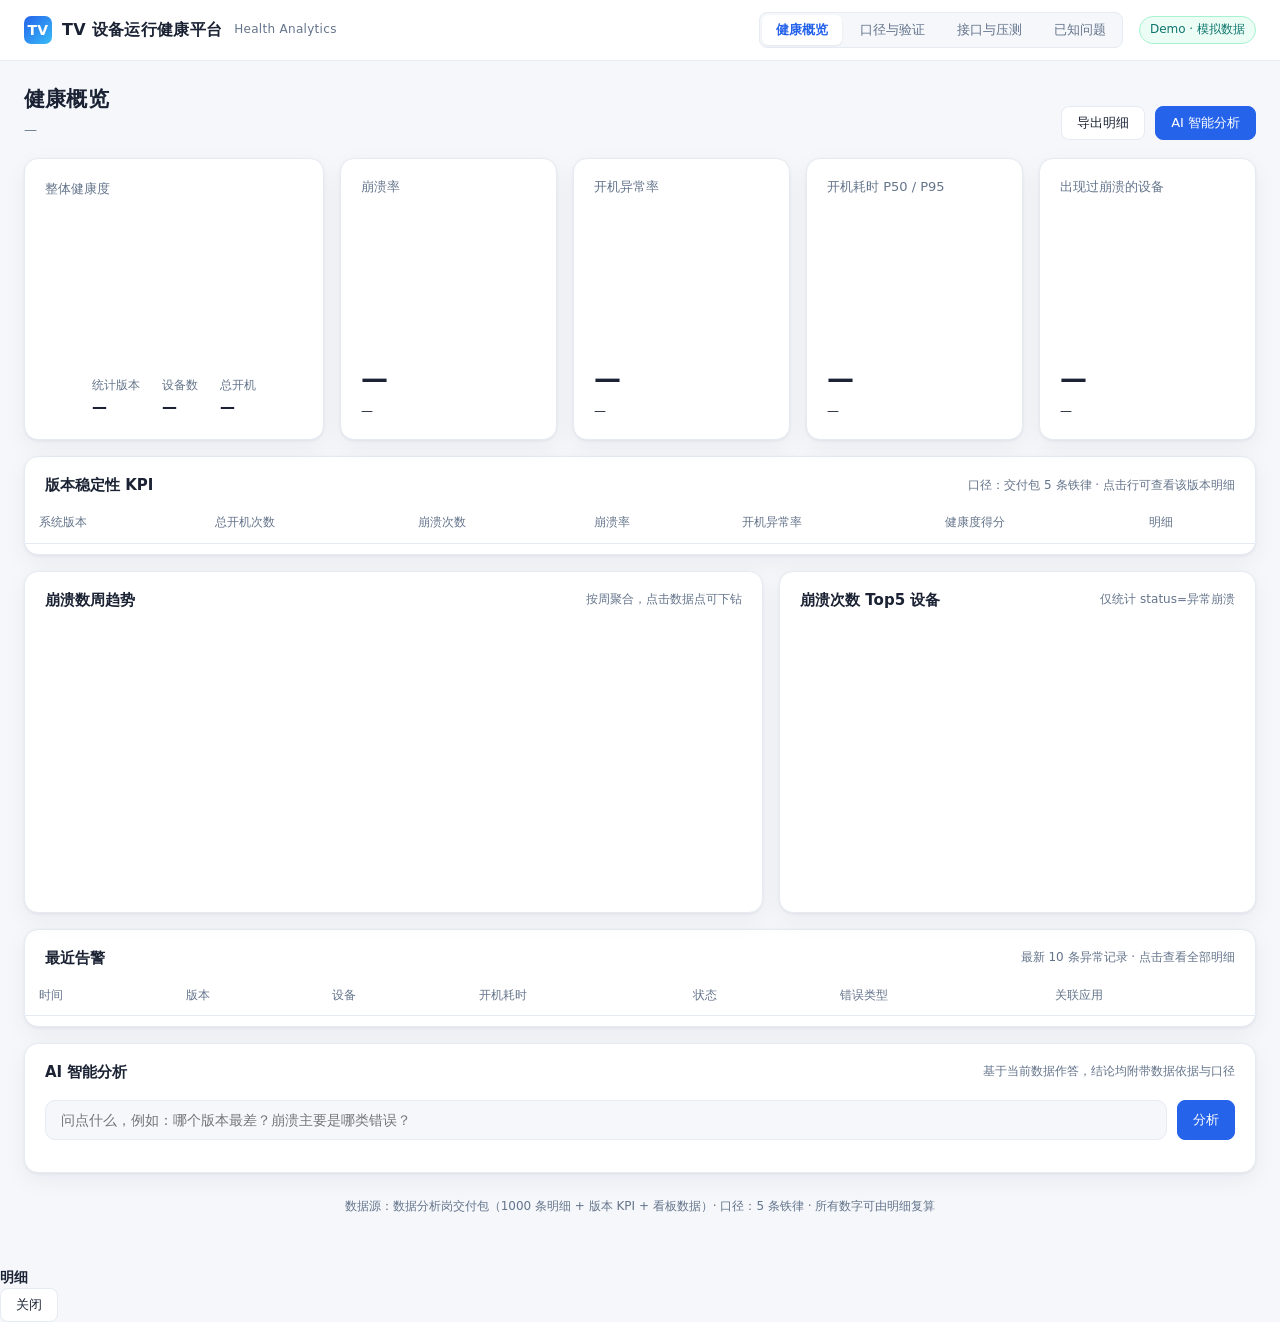
==== commit 9f82ff12: "add index.html" ====
--- a/index.html
+++ b/index.html
@@ -3,8 +3,7 @@
 <head>
 <meta charset="UTF-8">
 <meta name="viewport" content="width=device-width, initial-scale=1.0">
-<title>Android TV OS 运行健康平台 · Demo</title>
-<script src="echarts.min.js"></script>
+<title>TV 设备运行健康平台 · Demo</title>
 <link rel="stylesheet" href="style.css">
 </head>
 <body>
@@ -13,18 +12,16 @@
   <div class="topbar-in">
     <div class="logo">
       <span class="dot">TV</span>
-      Android TV OS 运行健康平台
+      TV 设备运行健康平台
       <small>Health Analytics</small>
     </div>
     <div class="spacer"></div>
     <nav class="nav">
       <a href="index.html" class="on">健康概览</a>
-      <a href="verify.html">数据口径与验证</a>
+      <a href="verify.html">口径与验证</a>
+      <a href="perf.html">接口与压测</a>
+      <a href="issues.html">已知问题</a>
     </nav>
-    <div class="seg" id="rangeSeg">
-      <button data-days="7">近 7 天</button>
-      <button data-days="30" class="on">近 30 天</button>
-    </div>
     <span class="env-tag">Demo · 模拟数据</span>
   </div>
 </div>
@@ -34,100 +31,101 @@
   <div class="page-hd">
     <div>
       <h1>健康概览</h1>
-      <div class="sub" id="rangeText">数据范围 2026-10-19 ~ 2026-11-17 · 5 个机型 / 3 个 OS 版本 / 6 个应用</div>
+      <div class="sub" id="rangeText">—</div>
     </div>
     <div style="display:flex;gap:10px;">
-      <button class="btn" onclick="exportReport()">导出健康报表</button>
+      <button class="btn" onclick="exportCSV()">导出明细</button>
       <button class="btn primary" onclick="document.querySelector('#aiQ').focus()">AI 智能分析</button>
     </div>
   </div>
 
-  <!-- 概览 -->
+  <!-- 总览 -->
   <div class="overview">
     <div class="card score-card">
-      <div class="lbl">综合健康评分</div>
+      <div class="lbl">整体健康度</div>
       <div id="scoreGauge"></div>
       <div class="score-meta">
-        <div>较首日<b id="smDelta">—</b></div>
-        <div>覆盖机型<b id="smModels">—</b></div>
-        <div>样本会话<b id="smSessions">—</b></div>
-      </div>
-    </div>
-
+        <div>统计版本<b id="smVer">—</b></div>
+        <div>设备数<b id="smDev">—</b></div>
+        <div>总开机<b id="smBoot">—</b></div>
+      </div>
+    </div>
     <div class="kpis">
       <div class="card kpi">
-        <div class="t">崩溃率 CRASH</div>
+        <div class="t">崩溃率</div>
         <div class="v" id="kCrash">—</div>
         <div class="d" id="kCrashD">—</div>
       </div>
       <div class="card kpi">
-        <div class="t">无响应率 ANR</div>
+        <div class="t">开机异常率</div>
         <div class="v" id="kAnr">—</div>
         <div class="d" id="kAnrD">—</div>
       </div>
       <div class="card kpi">
-        <div class="t">应用冷启动 P50 / P95</div>
+        <div class="t">开机耗时 P50 / P95</div>
         <div class="v" id="kStart">—</div>
         <div class="d" id="kStartD">—</div>
       </div>
       <div class="card kpi">
-        <div class="t">健康达标机型（≥80）</div>
+        <div class="t">出现过崩溃的设备</div>
         <div class="v" id="kPass">—</div>
         <div class="d" id="kPassD">—</div>
       </div>
     </div>
   </div>
 
-  <!-- 趋势 + 评分构成 -->
+  <!-- 版本 KPI -->
+  <div class="card" style="margin-bottom:16px;">
+    <div class="card-hd">
+      <h3>版本稳定性 KPI</h3>
+      <span class="hint">口径：交付包 5 条铁律 · 点击行可查看该版本明细</span>
+    </div>
+    <div style="padding:6px 0 10px;">
+      <table>
+        <thead><tr>
+          <th>系统版本</th><th>总开机次数</th><th>崩溃次数</th><th>崩溃率</th>
+          <th>开机异常率</th><th>健康度得分</th><th>明细</th>
+        </tr></thead>
+        <tbody id="verBody"></tbody>
+      </table>
+    </div>
+  </div>
+
+  <!-- 趋势 + Top5 -->
   <div class="grid2">
     <div class="card">
-      <div class="card-hd">
-        <h3>健康趋势</h3>
-        <span class="hint">评分与崩溃率按日聚合</span>
-      </div>
+      <div class="card-hd"><h3>崩溃数周趋势</h3><span class="hint">按周聚合，点击数据点可下钻</span></div>
       <div id="trendChart" class="chart"></div>
     </div>
     <div class="card">
-      <div class="card-hd">
-        <h3>评分构成</h3>
-        <span class="hint">四维加权</span>
-      </div>
-      <div class="breakdown" id="breakdown"></div>
-    </div>
-  </div>
-
-  <!-- 维度对比 -->
-  <div class="card">
-    <div class="card-hd" style="padding-bottom:14px;">
-      <h3>健康表现分析</h3>
-      <div class="tabs" id="dimTabs">
-        <button data-dim="model" class="on">按机型</button>
-        <button data-dim="os">按 OS 版本</button>
-        <button data-dim="app">按应用</button>
-      </div>
-    </div>
-    <div id="dimChart" class="chart" style="height:280px;"></div>
-    <div style="padding:0 0 8px;">
+      <div class="card-hd"><h3>崩溃次数 Top5 设备</h3><span class="hint">仅统计 status=异常崩溃</span></div>
+      <div id="devChart" class="chart"></div>
+    </div>
+  </div>
+
+  <!-- 告警 -->
+  <div class="card" style="margin-bottom:16px;">
+    <div class="card-hd"><h3>最近告警</h3><span class="hint">最新 10 条异常记录 · 点击查看全部明细</span></div>
+    <div style="padding:6px 0 10px;">
       <table>
-        <thead id="tHead"></thead>
-        <tbody id="tBody"></tbody>
+        <thead><tr><th>时间</th><th>版本</th><th>设备</th><th>开机耗时</th><th>状态</th><th>错误类型</th><th>关联应用</th></tr></thead>
+        <tbody id="alertBody"></tbody>
       </table>
     </div>
   </div>
 
-  <!-- AI 分析 -->
+  <!-- AI -->
   <div class="card ai-card">
     <div class="card-hd">
       <h3>AI 智能分析</h3>
-      <span class="hint">基于当前数据作答，结论均附带数据依据</span>
+      <span class="hint">基于当前数据作答，结论均附带数据依据与口径</span>
     </div>
     <div class="ai-body">
       <div class="ai-input">
-        <input id="aiQ" placeholder="问点什么，例如：哪个机型表现最差？崩溃率最高的应用是哪个？" />
+        <input id="aiQ" placeholder="问点什么，例如：哪个版本最差？崩溃主要是哪类错误？" />
         <button class="btn primary" onclick="askAI()">分析</button>
       </div>
       <div class="chips" id="chips"></div>
-      <div class="think" id="think">正在检索指标、比对维度、生成结论…</div>
       <div class="ans" id="ans">
         <div class="ans-q" id="ansQ"></div>
         <div class="ans-body">
@@ -140,280 +138,240 @@
   </div>
 
   <div class="foot-note">
-    演示环境 · 数据为结构化模拟数据（口径对齐需求书：健康评分 / 启动 / 崩溃 / ANR / 机型 / OS 版本 / 应用）<br>
-    同一份代码可直接对接大数据侧提供的标准统计结果，仅需替换 data.js 数据源
+    数据源：数据分析岗交付包（1000 条明细 + 版本 KPI + 看板数据）· 口径：5 条铁律 · 所有数字可由明细复算
   </div>
 </div>
 
-<script src="data.js"></script>
+<!-- 明细抽屉 -->
+<div id="drawer" class="drawer">
+  <div class="drawer-hd">
+    <div><b id="drawerTitle">明细</b><span id="drawerSub" class="hint" style="margin-left:10px"></span></div>
+    <button class="btn" onclick="closeDrawer()">关闭</button>
+  </div>
+  <div class="drawer-body"><table><thead id="drawerHead"></thead><tbody id="drawerBody"></tbody></table></div>
+</div>
+<div id="mask" class="mask" onclick="closeDrawer()"></div>
+
+<script src="merge.js"></script>
+<script src="echarts.min.js"></script>
 <script>
-const D = window.TV_DATA;
-let rangeDays = 30;
-let dim = 'model';
-let charts = {};
-
-const fmtPct = v => v.toFixed(2) + '%';
-const scoreColor = s => s >= 85 ? '#10b981' : s >= 70 ? '#f59e0b' : '#ef4444';
-
-/* ============ 概览 ============ */
-function renderOverview() {
-  const o = D.overall;
-  // 环形评分
-  charts.score = charts.score || echarts.init(document.getElementById('scoreGauge'));
+const T = window.TV;
+const charts = {};
+const pct = v => v.toFixed(2) + '%';
+const hColor = s => s >= 95 ? '#10b981' : s >= 90 ? '#f59e0b' : '#ef4444';
+
+/* ---------- 总览 ---------- */
+(function overview() {
+  const totalBoot = T.recalc.reduce((a, b) => a + b.total, 0);
+  const totalCrash = T.recalc.reduce((a, b) => a + b.crash, 0);
+  const totalSlow = T.recalc.reduce((a, b) => a + b.slow, 0);
+  const crashRate = totalCrash / totalBoot * 100;
+  const bootExc = (totalCrash + totalSlow) / totalBoot * 100;
+  const health = 100 * (1 - totalCrash / totalBoot);
+
+  charts.score = echarts.init(document.getElementById('scoreGauge'));
   charts.score.setOption({
     series: [{
       type: 'gauge', startAngle: 210, endAngle: -30, min: 0, max: 100,
-      progress: { show: true, width: 14, roundCap: true, itemStyle: { color: scoreColor(o.score) } },
+      progress: { show: true, width: 14, roundCap: true, itemStyle: { color: hColor(health) } },
       axisLine: { lineStyle: { width: 14, color: [[1, '#eef2f8']] } },
-      pointer: { show: false },
-      axisTick: { show: false }, splitLine: { show: false }, axisLabel: { show: false },
-      anchor: { show: false },
-      detail: {
-        valueAnimation: true, offsetCenter: [0, '0%'],
-        formatter: v => v.toFixed(1) + ' 分',
-        fontSize: 30, fontWeight: 'bolder', color: scoreColor(o.score), offsetCenter: [0, '8%']
-      },
-      data: [{ value: o.score }]
+      pointer: { show: false }, axisTick: { show: false }, splitLine: { show: false },
+      axisLabel: { show: false }, anchor: { show: false },
+      detail: { valueAnimation: true, offsetCenter: [0, '8%'],
+        formatter: v => v.toFixed(1) + ' 分', fontSize: 30, fontWeight: 'bolder', color: hColor(health) },
+      data: [{ value: health }]
     }]
   });
-  document.getElementById('smDelta').textContent = (o.score_delta >= 0 ? '+' : '') + o.score_delta.toFixed(1);
-  document.getElementById('smDelta').style.color = o.score_delta >= 0 ? '#10b981' : '#ef4444';
-  document.getElementById('smModels').textContent = o.models + ' 款';
-  document.getElementById('smSessions').textContent = (o.sessions / 10000).toFixed(1) + ' 万';
-
-  document.getElementById('kCrash').innerHTML = fmtPct(o.crash);
-  document.getElementById('kCrashD').innerHTML = '<span class="flat">行业参考线 ≤ 1.00%</span>';
-  document.getElementById('kAnr').innerHTML = fmtPct(o.anr);
-  document.getElementById('kAnrD').innerHTML = '<span class="flat">行业参考线 ≤ 0.50%</span>';
-  document.getElementById('kStart').innerHTML = o.startup_p50 + '<span>/ ' + o.startup_p95 + ' ms</span>';
-  document.getElementById('kStartD').innerHTML = '<span class="flat">P95 目标 ≤ 2000 ms</span>';
-
-  const pass = D.by_model.filter(m => m.score >= 80).length;
-  document.getElementById('kPass').innerHTML = pass + '<span>/ ' + D.by_model.length + ' 款</span>';
-  document.getElementById('kPassD').innerHTML = '<span class="' + (pass >= 3 ? 'up' : 'down') + '">达标线 80 分</span>';
-
-  // 评分构成
-  document.getElementById('breakdown').innerHTML = o.breakdown.map(b => `
-    <div class="bd-row">
-      <div class="t"><span>${b.name}</span><span>权重 ${b.value}% · ${b.score} 分</span></div>
-      <div class="bd-bar"><i style="width:${b.score}%;background:${scoreColor(b.score)}"></i></div>
-    </div>`).join('');
+
+  document.getElementById('smVer').textContent = T.stats.length + ' 个';
+  document.getElementById('smDev').textContent = T.device.total_devices + ' 台';
+  document.getElementById('smBoot').textContent = totalBoot.toLocaleString();
+
+  document.getElementById('kCrash').innerHTML = pct(crashRate);
+  document.getElementById('kCrashD').innerHTML = `<span class="down">${totalCrash} 次崩溃 / ${totalBoot} 次开机</span>`;
+  document.getElementById('kAnr').innerHTML = pct(bootExc);
+  document.getElementById('kAnrD').innerHTML = `<span class="flat">崩溃 ${totalCrash} + 开机慢 ${totalSlow}</span>`;
+
+  const allDur = T.detail.map(d => d.dur).sort((a, b) => a - b);
+  const p50 = allDur[Math.floor(allDur.length / 2)];
+  const p95 = allDur[Math.min(allDur.length - 1, Math.floor(allDur.length * 0.95))];
+  document.getElementById('kStart').innerHTML = p50 + '<span>/ ' + p95 + ' ms</span>';
+  document.getElementById('kStartD').innerHTML = '<span class="flat">全部记录，含异常样本</span>';
+
+  document.getElementById('kPass').innerHTML = T.device.crash_devices + '<span>/ ' + T.device.total_devices + ' 台</span>';
+  document.getElementById('kPassD').innerHTML = `<span class="down">占比 ${(T.device.crash_devices / T.device.total_devices * 100).toFixed(0)}%</span>`;
+
+  document.getElementById('rangeText').textContent =
+    `数据范围 ${T.source.period} · ${T.stats.length} 个系统版本 / ${T.device.total_devices} 台设备 / 1000 条明细`;
+})();
+
+/* ---------- 版本 KPI ---------- */
+document.getElementById('verBody').innerHTML = T.recalc.map(v => {
+  const cls = v.health_score >= 95 ? 'g' : v.health_score >= 90 ? 'y' : 'r';
+  return `<tr style="cursor:pointer" onclick="showDetail('${v.version}','')">
+    <td style="font-weight:600">${v.version}</td>
+    <td>${v.total.toLocaleString()}</td>
+    <td>${v.crash}</td>
+    <td><span class="pill ${cls}">${pct(v.crash_rate)}</span></td>
+    <td>${pct(v.boot_exception_rate)}</td>
+    <td><b style="color:${hColor(v.health_score)}">${v.health_score}</b></td>
+    <td style="color:#2563eb">查看 ›</td>
+  </tr>`;
+}).join('');
+
+/* ---------- 趋势 ---------- */
+(function trend() {
+  charts.trend = echarts.init(document.getElementById('trendChart'));
+  const colors = ['#94a3b8', '#f59e0b', '#ef4444'];
+  charts.trend.setOption({
+    tooltip: { trigger: 'axis' },
+    legend: { data: T.trend.series.map(s => s.version), top: 2, right: 8,
+              itemWidth: 14, itemHeight: 8, textStyle: { fontSize: 12, color: '#64748b' } },
+    grid: { left: 46, right: 24, top: 42, bottom: 34 },
+    xAxis: { type: 'category', data: T.trend.weeks.map(w => w.slice(5)),
+             axisLine: { lineStyle: { color: '#e6ebf3' } }, axisTick: { show: false },
+             axisLabel: { color: '#94a3b8', fontSize: 11 } },
+    yAxis: { type: 'value', splitLine: { lineStyle: { color: '#f1f5fa' } },
+             axisLabel: { color: '#94a3b8', fontSize: 11 } },
+    series: T.trend.series.map((s, i) => ({
+      name: s.version, type: 'line', smooth: true, symbol: 'circle', symbolSize: 6,
+      data: s.crash_counts, lineStyle: { width: 2.2, color: colors[i] },
+      itemStyle: { color: colors[i] },
+      areaStyle: { color: colors[i] + '12' }
+    }))
+  });
+  charts.trend.on('click', p => showDetail(p.seriesName, ''));
+})();
+
+/* ---------- Top5 设备 ---------- */
+(function devChart() {
+  charts.dev = echarts.init(document.getElementById('devChart'));
+  const d = T.top5.slice().reverse();
+  charts.dev.setOption({
+    tooltip: { trigger: 'axis', axisPointer: { type: 'shadow' } },
+    grid: { left: 76, right: 30, top: 16, bottom: 26 },
+    xAxis: { type: 'value', splitLine: { lineStyle: { color: '#f1f5fa' } },
+             axisLabel: { color: '#94a3b8', fontSize: 11 } },
+    yAxis: { type: 'category', data: d.map(x => x.device_id), axisTick: { show: false },
+             axisLine: { lineStyle: { color: '#e6ebf3' } }, axisLabel: { color: '#64748b', fontSize: 12 } },
+    series: [{
+      type: 'bar', data: d.map(x => x.crash_count), barMaxWidth: 18,
+      itemStyle: { color: '#ef4444', borderRadius: [0, 4, 4, 0] },
+      label: { show: true, position: 'right', color: '#64748b', fontSize: 12 }
+    }]
+  });
+  charts.dev.on('click', p => showDetail('', p.name));
+})();
+
+/* ---------- 告警表 ---------- */
+document.getElementById('alertBody').innerHTML = T.alerts.map(a => `
+  <tr>
+    <td style="white-space:nowrap">${a.time}</td>
+    <td>${a.version}</td>
+    <td>${a.device_id}</td>
+    <td>${a.boot_duration} ms</td>
+    <td><span class="pill ${a.status === '异常崩溃' ? 'r' : 'y'}">${a.status}</span></td>
+    <td>${a.error_type || '—'}</td>
+    <td>${a.app_name || '—'}</td>
+  </tr>`).join('');
+
+/* ---------- 明细抽屉（可追溯）---------- */
+let drawerRows = [];
+function showDetail(version, device, status) {
+  let rows = T.detail;
+  const tags = [];
+  if (version) { rows = rows.filter(r => r.v === version); tags.push('版本 ' + version); }
+  if (device) { rows = rows.filter(r => r.d === device); tags.push('设备 ' + device); }
+  if (status) { rows = rows.filter(r => r.s === status); tags.push('状态 ' + status); }
+  rows = rows.slice().sort((a, b) => b.t.localeCompare(a.t));
+  drawerRows = rows;
+  document.getElementById('drawerTitle').textContent = '原始明细';
+  document.getElementById('drawerSub').textContent = tags.join(' · ') + ` · 共 ${rows.length} 条`;
+  document.getElementById('drawerHead').innerHTML =
+    '<tr><th>时间</th><th>版本</th><th>设备</th><th>开机耗时</th><th>状态</th><th>错误类型</th><th>应用</th></tr>';
+  document.getElementById('drawerBody').innerHTML = rows.slice(0, 300).map(r => `
+    <tr><td>${r.t}</td><td>${r.v}</td><td>${r.d}</td><td>${r.dur}</td>
+    <td>${r.s}</td><td>${r.e || '—'}</td><td>${r.a || '—'}</td></tr>`).join('');
+  document.getElementById('drawer').classList.add('on');
+  document.getElementById('mask').classList.add('on');
 }
-
-/* ============ 趋势 ============ */
-function renderTrend() {
-  const list = D.daily.slice(-rangeDays);
-  const smin = Math.min(...list.map(d => d.score));
-  const smax = Math.max(...list.map(d => d.score));
-  const ymin = Math.max(0, Math.floor((smin - 6) / 5) * 5);
-  const ymax = Math.min(100, Math.ceil((smax + 6) / 5) * 5);
-  const cmax = Math.max(...list.map(d => d.crash)) * 1.6;
-  charts.trend = charts.trend || echarts.init(document.getElementById('trendChart'));
-  charts.trend.setOption({
-    tooltip: { trigger: 'axis', axisPointer: { type: 'cross' } },
-    legend: { data: ['健康评分', '崩溃率(%)'], right: 10, top: 4, itemWidth: 14, itemHeight: 8, textStyle: { fontSize: 12, color: '#64748b' } },
-    grid: { left: 46, right: 46, top: 42, bottom: 34 },
-    xAxis: {
-      type: 'category', boundaryGap: false,
-      data: list.map(d => d.date.slice(5)),
-      axisLine: { lineStyle: { color: '#e6ebf3' } },
-      axisLabel: { color: '#94a3b8', fontSize: 11 },
-      axisTick: { show: false }
-    },
-    yAxis: [
-      { type: 'value', min: ymin, max: ymax, splitLine: { lineStyle: { color: '#f1f5fa' } },
-        axisLabel: { color: '#94a3b8', fontSize: 11 } },
-      { type: 'value', min: 0, max: +cmax.toFixed(1), splitLine: { show: false },
-        axisLabel: { color: '#94a3b8', fontSize: 11, formatter: '{value}%' } }
-    ],
-    series: [
-      {
-        name: '健康评分', type: 'line', smooth: true, symbol: 'circle', symbolSize: 4,
-        data: list.map(d => d.score),
-        lineStyle: { width: 2.5, color: '#2563eb' },
-        itemStyle: { color: '#2563eb' },
-        areaStyle: {
-          color: new echarts.graphic.LinearGradient(0, 0, 0, 1, [
-            { offset: 0, color: 'rgba(37,99,235,.20)' },
-            { offset: 1, color: 'rgba(37,99,235,0)' }])
-        },
-        markLine: {
-          silent: true, symbol: 'none',
-          data: [{ yAxis: 80, lineStyle: { color: '#f59e0b', type: 'dashed', width: 1 },
-                   label: { formatter: '达标线 80', color: '#b45309', fontSize: 11, position: 'insideEndTop' } }]
-        }
-      },
-      {
-        name: '崩溃率(%)', type: 'line', yAxisIndex: 1, smooth: true, symbol: 'none',
-        data: list.map(d => d.crash),
-        lineStyle: { width: 1.8, color: '#f97316', type: 'dashed' },
-        itemStyle: { color: '#f97316' }
-      }
-    ]
-  });
+function closeDrawer() {
+  document.getElementById('drawer').classList.remove('on');
+  document.getElementById('mask').classList.remove('on');
 }
-
-/* ============ 维度对比 ============ */
-function dimData() { return dim === 'model' ? D.by_model : dim === 'os' ? D.by_os : D.by_app; }
-
-function renderDim() {
-  const rows = dimData();
-  const labels = rows.map(r => r.name);
-  const dmin = Math.min(...rows.map(r => r.score));
-  const dmax = Math.max(...rows.map(r => r.score));
-  const ymin = Math.max(0, Math.floor((dmin - 8) / 5) * 5);
-  const ymax = Math.min(100, Math.ceil((dmax + 8) / 5) * 5);
-  const cmax = +(Math.max(...rows.map(r => r.crash)) * 1.7).toFixed(1);
-  charts.dim = charts.dim || echarts.init(document.getElementById('dimChart'));
-  charts.dim.setOption({
-    tooltip: { trigger: 'axis', axisPointer: { type: 'shadow' } },
-    legend: { data: ['健康评分', '崩溃率(%)'], right: 10, top: 2, itemWidth: 14, itemHeight: 8, textStyle: { fontSize: 12, color: '#64748b' } },
-    grid: { left: 52, right: 52, top: 40, bottom: 30 },
-    xAxis: { type: 'category', data: labels, axisLine: { lineStyle: { color: '#e6ebf3' } },
-             axisTick: { show: false }, axisLabel: { color: '#64748b', fontSize: 12 } },
-    yAxis: [
-      { type: 'value', min: ymin, max: ymax, splitLine: { lineStyle: { color: '#f1f5fa' } }, axisLabel: { color: '#94a3b8', fontSize: 11 } },
-      { type: 'value', min: 0, max: cmax, splitLine: { show: false }, axisLabel: { color: '#94a3b8', fontSize: 11, formatter: '{value}%' } }
-    ],
-    series: [
-      {
-        name: '健康评分', type: 'bar', barWidth: '42%',
-        data: rows.map(r => ({ value: r.score, itemStyle: { color: scoreColor(r.score), borderRadius: [5, 5, 0, 0] } })),
-        label: { show: true, position: 'top', fontSize: 11, color: '#475569', formatter: '{c}' }
-      },
-      {
-        name: '崩溃率(%)', type: 'line', yAxisIndex: 1, smooth: true, symbol: 'circle', symbolSize: 6,
-        data: rows.map(r => r.crash), lineStyle: { color: '#f97316', width: 2 }, itemStyle: { color: '#f97316' }
-      }
-    ]
-  });
-
-  // 表格
-  const heads = dim === 'model' ? ['机型', '健康评分', '会话数', '崩溃率', 'ANR率', '启动 P95']
-              : dim === 'os' ? ['OS 版本', '健康评分', '会话数', '崩溃率', 'ANR率', '启动 P95']
-              : ['应用', '健康评分', '会话数', '崩溃率', 'ANR率', '启动 P95'];
-  document.getElementById('tHead').innerHTML = '<tr>' + heads.map(h => `<th>${h}</th>`).join('') + '</tr>';
-  document.getElementById('tBody').innerHTML = rows.map(r => {
-    const cls = r.score >= 85 ? 'g' : r.score >= 70 ? 'y' : 'r';
-    return `<tr>
-      <td style="font-weight:600">${r.name}</td>
-      <td><div class="bar-cell"><span class="pill ${cls}">${r.score}</span>
-        <span class="bg"><i style="width:${r.score}%;background:${scoreColor(r.score)}"></i></span></div></td>
-      <td>${r.sessions.toLocaleString()}</td>
-      <td>${fmtPct(r.crash)}</td>
-      <td>${fmtPct(r.anr)}</td>
-      <td>${r.startup_p95} ms</td>
-    </tr>`;
-  }).join('');
+function exportCSV() {
+  const rows = [['time', 'version', 'device_id', 'boot_duration', 'status', 'error_type', 'app_name']];
+  T.detail.forEach(r => rows.push([r.t, r.v, r.d, r.dur, r.s, r.e, r.a]));
+  const csv = '\ufeff' + rows.map(r => r.join(',')).join('\n');
+  const a = document.createElement('a');
+  a.href = URL.createObjectURL(new Blob([csv], { type: 'text/csv' }));
+  a.download = 'TV运行日志明细_' + T.source.period.replace(' ~ ', '_') + '.csv';
+  a.click();
 }
 
-/* ============ AI 智能分析 ============ */
-const QUESTIONS = [
-  '哪个机型表现最差？',
-  '崩溃率最高的应用是哪个？',
-  '不同 OS 版本差多少？',
-  '最近趋势怎么样？',
-  'Android 11 和 Android 14 比呢？',
-  '启动最慢的机型是哪款？'
-];
-
-function pick(list) { return list.filter(Boolean).join('\n'); }
+/* ---------- AI 分析 ---------- */
+const QUESTIONS = ['哪个版本最差？', '崩溃主要是什么错误类型？', '哪些应用最容易崩？',
+                   '开机慢有多严重？', '健康度下降了多少？', '崩溃集中在哪些设备？'];
+document.getElementById('chips').innerHTML = QUESTIONS.map(q => `<button onclick="askAI('${q}')">${q}</button>`).join('');
+document.getElementById('aiQ').addEventListener('keydown', e => { if (e.key === 'Enter') askAI(); });
 
 function askAI(text) {
   const q = (text || document.getElementById('aiQ').value || '').trim();
   if (!q) return;
-  const s = q.toLowerCase();
   const has = (...ks) => ks.some(k => q.includes(k));
-  const M = D.by_model, O = D.by_os, A = D.by_app;
-  const worstM = [...M].sort((a, b) => a.score - b.score)[0];
-  const bestM = [...M].sort((a, b) => b.score - a.score)[0];
-  const worstA = [...A].sort((a, b) => b.crash - a.crash)[0];
-  const bestA = [...A].sort((a, b) => b.score - a.score)[0];
-  const worstO = [...O].sort((a, b) => a.score - b.score)[0];
-  const bestO = [...O].sort((a, b) => b.score - a.score)[0];
-  const slowM = [...M].sort((a, b) => b.startup_p95 - a.startup_p95)[0];
-  const trendDelta = (D.daily[D.daily.length - 1].score - D.daily[0].score);
-  const minDay = D.daily.reduce((a, b) => a.score < b.score ? a : b);
-
+  const R = T.recalc, A = T.attribution;
+  const worst = R.slice().sort((a, b) => a.health_score - b.health_score)[0];
+  const best = R.slice().sort((a, b) => b.health_score - a.health_score)[0];
   let concl = '', lines = [], ev = '';
 
-  if (has('最差', '最低', '最烂', '问题最多', '不好') && has('机型', '电视', '设备')) {
-    concl = `${worstM.name} 是目前健康表现最差的机型，综合评分 ${worstM.score} 分。`;
+  if (has('版本') && has('差', '最差', '最低', '降')) {
+    concl = `${worst.version} 表现最差，健康度 ${worst.health_score} 分，崩溃率 ${pct(worst.crash_rate)}。`;
     lines = [
-      `低于达标线（80 分）${(80 - worstM.score).toFixed(1)} 分，在 ${M.length} 款机型中排末位`,
-      `崩溃率 ${fmtPct(worstM.crash)}，比最好的 ${bestM.name}（${fmtPct(bestM.crash)}）高 ${(worstM.crash - bestM.crash).toFixed(2)} 个百分点`,
-      `应用冷启动 P95 ${worstM.startup_p95} ms，${worstM.startup_p95 > 2000 ? '已超 2000 ms 目标线' : '仍在目标线内'}`,
-      `建议优先排查该机型上的高崩溃应用，并核对 OS 版本适配情况`
+      `与最好的 ${best.version}（${best.health_score} 分 / ${pct(best.crash_rate)}）相比，崩溃率高 ${(worst.crash_rate - best.crash_rate).toFixed(2)} 个百分点，健康度低 ${(best.health_score - worst.health_score).toFixed(1)} 分`,
+      `开机异常率 ${pct(worst.boot_exception_rate)}，是 ${best.version}（${pct(best.boot_exception_rate)}）的 ${(worst.boot_exception_rate / best.boot_exception_rate).toFixed(1)} 倍`,
+      `该版本共 ${worst.total} 次开机、${worst.crash} 次崩溃，样本量足够支撑结论`,
+      `建议暂缓该版本放量，优先排查崩溃类型（见「崩溃主要是什么错误类型」）`
     ];
-    ev = `依据：<b>by_model</b> 维度聚合 · 会话数 ${worstM.sessions.toLocaleString()} · 统计口径为近 30 天日均`;
-  } else if (has('最好', '最高', '最棒', '表现最优')) {
-    if (has('机型', '电视', '设备')) {
-      concl = `${bestM.name} 健康评分最高，为 ${bestM.score} 分。`;
-      lines = [`崩溃率仅 ${fmtPct(bestM.crash)}，ANR 率 ${fmtPct(bestM.anr)}`,
-               `启动 P95 ${bestM.startup_p95} ms`,
-               `可将其配置与版本策略作为其他机型的对照基线`];
-    } else if (has('应用', 'APP', 'app')) {
-      concl = `${bestA.name} 是表现最好的应用，健康评分 ${bestA.score} 分。`;
-      lines = [`崩溃率 ${fmtPct(bestA.crash)}，为 ${A.length} 个应用里最低档位`,
-               `启动 P95 ${bestA.startup_p95} ms`];
-    }
-    ev = '依据：按健康评分降序取首位 · 同口径聚合近 30 天数据';
-  } else if (has('崩溃') && has('应用', 'app')) {
-    concl = `${worstA.name} 的崩溃率最高，为 ${fmtPct(worstA.crash)}。`;
+    ev = '依据：口径 3/5（崩溃率 = 崩溃数 ÷ 总开机数；健康度 = 100×(1−崩溃率)）· <a href="#" onclick="showDetail(\'' + worst.version + '\',\'\');return false">查看该版本原始明细 ›</a>';
+  } else if (has('错误类型', '错误', '类别', '崩在哪')) {
+    const top = A.by_err_type[0];
+    concl = `${worst.version} 的 ${A.v4_crash_total} 次崩溃里，${top.name} 占 ${top.pct}%（${top.count} 次）最多。`;
+    lines = A.by_err_type.map(e => `${e.name}：${e.count} 次，占 ${e.pct}%`);
+    lines.push(`按会话口径折算，${top.name} 单独贡献了 ${A.contrib[0].pp} 个百分点的崩溃率`);
+    lines.push(`${top.name.includes('Kernel') ? '内核级崩溃通常指向驱动或系统镜像问题，不是单个 App 能修的，需要转系统团队' : '建议按该类型拉取堆栈进一步下钻'}`);
+    ev = '依据：明细按 error_type 分组统计 · <a href="#" onclick="showDetail(\'' + worst.version + '\',\'\',\'异常崩溃\');return false">查看该版本崩溃明细 ›</a>';
+  } else if (has('应用', 'app', 'APP')) {
+    const app = A.by_app[0];
+    concl = `${app.name} 是崩溃最多的应用，共 ${app.count} 次，占该版本崩溃的 ${app.pct}%。`;
+    lines = A.by_app.slice(0, 4).map(a => `${a.name}：${a.count} 次（${a.pct}%）`);
+    lines.push(`崩溃应用分布较分散，没有单一应用占绝对多数，说明问题更可能在系统层而非某个 App`);
+    ev = '依据：明细按 app_name 分组 · 仅统计 status=异常崩溃';
+  } else if (has('开机慢', '启动', '开机')) {
+    const d = T.duration;
+    concl = `开机慢共 ${d['开机慢'].count} 条，中位耗时 ${d['开机慢'].p50} ms，是正常开机（${d['正常'].p50} ms）的 ${(d['开机慢'].p50 / d['正常'].p50).toFixed(1)} 倍。`;
     lines = [
-      `比第二位的 ${[...A].sort((a, b) => b.crash - a.crash)[1].name} 高 ${(worstA.crash - [...A].sort((a, b) => b.crash - a.crash)[1].crash).toFixed(2)} 个百分点`,
-      `该应用健康评分 ${worstA.score} 分，在 ${A.length} 个应用中最低`,
-      `行业参考线为 ≤ 1.00%，当前${worstA.crash > 1 ? '已超出参考线' : '仍在参考线内'}`,
-      `建议拉取该应用的崩溃堆栈 Top 算子，按机型维度下钻确认是否集中在特定芯片方案`
+      `正常开机 ${d['正常'].count} 条：P50 ${d['正常'].p50} ms / P95 ${d['正常'].p95} ms`,
+      `开机慢 ${d['开机慢'].count} 条：P50 ${d['开机慢'].p50} ms / P95 ${d['开机慢'].p95} ms`,
+      `异常崩溃 ${d['异常崩溃'].count} 条：P50 ${d['异常崩溃'].p50} ms（崩溃时反而更快结束）`,
+      `开机异常率 = (崩溃 + 开机慢) ÷ 总开机 = ${pct((T.recalc.reduce((a,b)=>a+b.crash,0) + d['开机慢'].count) / T.detail.length * 100)}`
     ];
-    ev = `依据：<b>by_app</b> 维度 · 崩溃率 = 崩溃会话数 / 总会话数 · 样本 ${worstA.sessions.toLocaleString()} 次`;
-  } else if (has('os', '版本') && has('比', '差', '对比', '区别', '差多少')) {
-    const a11 = O.find(o => o.name.includes('11')), a14 = O.find(o => o.name.includes('14'));
-    if (a11 && a14) {
-      concl = `Android 14 比 Android 11 健康评分高 ${(a14.score - a11.score).toFixed(1)} 分。`;
-      lines = [
-        `Android 14：${a14.score} 分，崩溃率 ${fmtPct(a14.crash)}，启动 P95 ${a14.startup_p95} ms`,
-        `Android 11：${a11.score} 分，崩溃率 ${fmtPct(a11.crash)}，启动 P95 ${a11.startup_p95} ms`,
-        `版本升级带来的稳定性收益明确，建议把 Android 11 机型的升级覆盖作为下一阶段重点`
-      ];
-    } else {
-      concl = `三个 OS 版本中，${bestO.name} 最好（${bestO.score} 分），${worstO.name} 最差（${worstO.score} 分）。`;
-      lines = O.map(o => `${o.name}：${o.score} 分 · 崩溃率 ${fmtPct(o.crash)}`);
-    }
-    ev = '依据：<b>by_os</b> 维度聚合 · 同机型跨版本对照';
-  } else if (has('趋势', '变化', '最近', '走势')) {
-    concl = `近 30 天综合健康评分${trendDelta >= 0 ? '上升' : '下降'} ${Math.abs(trendDelta).toFixed(1)} 分，当前 ${D.daily[D.daily.length - 1].score} 分。`;
-    lines = [
-      `区间最高 ${Math.max(...D.daily.map(d => d.score))} 分，最低 ${minDay.score} 分（出现在 ${minDay.date}）`,
-      `当前崩溃率 ${fmtPct(D.daily[D.daily.length - 1].crash)}`,
-      `${trendDelta < 0 ? '最低点前后出现明显下滑，建议核对该时间段的版本发布与灰度记录' : '整体平稳向上，可继续保持当前版本节奏'}`
-    ];
-    ev = `依据：<b>daily</b> 序列 ${D.range[0]} ~ ${D.range[1]} · 按日聚合全部机型`;
-  } else if (has('启动') && (has('慢', '最慢', '耗时'))) {
-    concl = `${slowM.name} 的应用冷启动最慢，P95 达 ${slowM.startup_p95} ms。`;
-    lines = [
-      `P50 ${slowM.startup_p50} ms / P95 ${slowM.startup_p95} ms`,
-      `比启动最快的 ${[...M].sort((a, b) => a.startup_p95 - b.startup_p95)[0].name} 慢 ${(slowM.startup_p95 - [...M].sort((a, b) => a.startup_p95 - b.startup_p95)[0].startup_p95)} ms`,
-      `P95 ${slowM.startup_p95 > 2000 ? '已超 2000 ms 目标' : '仍在 2000 ms 目标内'}，建议核查该机型的冷启动预热策略与开机后台任务`
-    ];
-    ev = '依据：按启动 P95 降序排列 · 冷启动口径（进程未驻留）';
-  } else if (has('整体', '总分', '总体', '怎么样', '健康分')) {
-    const pass = M.filter(m => m.score >= 80).length;
-    concl = `整体健康评分 ${D.overall.score} 分，${pass >= 3 ? '处于可控区间' : '存在明显改进空间'}。`;
-    lines = [
-      `覆盖 ${D.overall.models} 款机型 / ${D.overall.os_versions} 个 OS 版本 / ${D.overall.apps} 个应用，样本会话 ${(D.overall.sessions / 10000).toFixed(1)} 万`,
-      `崩溃率 ${fmtPct(D.overall.crash)}、ANR 率 ${fmtPct(D.overall.anr)}、启动 P50 ${D.overall.startup_p50} ms / P95 ${D.overall.startup_p95} ms`,
-      `达标（≥80 分）机型 ${pass} / ${M.length} 款，最差机型为 ${worstM.name}（${worstM.score} 分）`
-    ];
-    ev = '依据：全部维度加权汇总 · 权重 稳定性 40% / 启动 30% / 资源 20% / 兼容 10%';
+    ev = '依据：口径 4（开机异常率）· 按 status 分组统计 boot_duration 分位';
+  } else if (has('健康度', '下降', '多少分')) {
+    const gap = (best.health_score - worst.health_score).toFixed(1);
+    concl = `健康度从 ${best.version} 的 ${best.health_score} 分降到 ${worst.version} 的 ${worst.health_score} 分，下降 ${gap} 分。`;
+    lines = R.map(r => `${r.version}：健康度 ${r.health_score} 分，崩溃率 ${pct(r.crash_rate)}`);
+    lines.push(`健康度只由崩溃率决定（口径 5：100×(1−崩溃率)），因此这 ${gap} 分全部来自崩溃率上升`);
+    ev = '依据：口径 5 · 注意健康度不包含开机慢，开机慢只看开机异常率';
+  } else if (has('设备', '机型', '台')) {
+    concl = `${T.device.crash_devices} 台设备出现过崩溃，占全部 ${T.device.total_devices} 台的 ${(T.device.crash_devices / T.device.total_devices * 100).toFixed(0)}%。`;
+    lines = T.device.top.slice(0, 5).map((d, i) => `第 ${i + 1} 名 ${d.device_id}：${d.crash} 次崩溃（涉及 ${d.versions.join('/')}）`);
+    lines.push(`崩溃没有集中在极少数设备上，说明不是个体硬件故障，而是批量性问题`);
+    ev = '依据：明细按 device_id 分组 · <a href="#" onclick="showDetail(\'\',\'' + T.device.top[0].device_id + '\');return false">查看崩溃最多设备明细 ›</a>';
   } else {
-    concl = `共覆盖 ${D.overall.models} 款机型、${D.overall.os_versions} 个 OS 版本、${D.overall.apps} 个应用，整体健康评分 ${D.overall.score} 分。`;
-    lines = [
-      `表现最好：${bestM.name}（${bestM.score} 分）；最差：${worstM.name}（${worstM.score} 分）`,
-      `崩溃率最高应用：${worstA.name}（${fmtPct(worstA.crash)}）`,
-      `可以这样问我：趋势变化、机型对比、应用崩溃、启动耗时、OS 版本差异`
-    ];
-    ev = '依据：当前数据全量汇总 · 如需更细的维度请指定机型 / 版本 / 应用名';
+    concl = `当前共 ${T.recalc.length} 个版本、${T.detail.length} 条开机记录，整体健康度 ${(100 * (1 - T.recalc.reduce((a,b)=>a+b.crash,0) / T.detail.length)).toFixed(1)} 分。`;
+    lines = R.map(r => `${r.version}：崩溃率 ${pct(r.crash_rate)}，开机异常率 ${pct(r.boot_exception_rate)}，健康度 ${r.health_score}`);
+    lines.push(`可以问我：版本对比、崩溃错误类型、崩溃应用、开机慢、健康度变化、设备分布`);
+    ev = '依据：交付包 3 个版本的 KPI · 口径见《口径与验证》页';
   }
 
   document.getElementById('ansQ').textContent = '问：' + q;
@@ -423,60 +381,9 @@
   document.getElementById('ans').classList.add('on');
 }
 
-/* ============ 交互 ============ */
-function exportReport() {
-  const rows = [['维度', '健康评分', '会话数', '崩溃率', 'ANR率', '启动P95(ms)']];
-  D.by_model.forEach(r => rows.push(['机型:' + r.name, r.score, r.sessions, r.crash, r.anr, r.startup_p95]));
-  D.by_os.forEach(r => rows.push(['OS:' + r.name, r.score, r.sessions, r.crash, r.anr, r.startup_p95]));
-  D.by_app.forEach(r => rows.push(['应用:' + r.name, r.score, r.sessions, r.crash, r.anr, r.startup_p95]));
-  const csv = '\ufeff' + rows.map(r => r.join(',')).join('\n');
-  const a = document.createElement('a');
-  a.href = URL.createObjectURL(new Blob([csv], { type: 'text/csv' }));
-  a.download = 'AndroidTV健康报表_' + D.range[1] + '.csv';
-  a.click();
-}
-
-document.getElementById('rangeSeg').addEventListener('click', e => {
-  const b = e.target.closest('button'); if (!b) return;
-  document.querySelectorAll('#rangeSeg button').forEach(x => x.classList.remove('on'));
-  b.classList.add('on');
-  rangeDays = +b.dataset.days;
-  renderTrend();
-});
-
-document.getElementById('dimTabs').addEventListener('click', e => {
-  const b = e.target.closest('button'); if (!b) return;
-  document.querySelectorAll('#dimTabs button').forEach(x => x.classList.remove('on'));
-  b.classList.add('on');
-  dim = b.dataset.dim;
-  renderDim();
-});
-
-document.getElementById('chips').innerHTML = QUESTIONS.map(q => `<button onclick="askAI('${q}')">${q}</button>`).join('');
-document.getElementById('aiQ').addEventListener('keydown', e => { if (e.key === 'Enter') askAI(); });
-
-function init() {
-  document.getElementById('rangeText').textContent =
-    `数据范围 ${D.range[0]} ~ ${D.range[1]} · ${D.overall.models} 个机型 / ${D.overall.os_versions} 个 OS 版本 / ${D.overall.apps} 个应用`;
-  renderOverview();
-  renderTrend();
-  renderDim();
-}
-init();
-
-// 支持 ?q=某个问题 直接带问题打开（便于分享分析结论）
+/* URL 参数 */
 const q0 = new URLSearchParams(location.search).get('q');
 if (q0) { document.getElementById('aiQ').value = q0; askAI(q0); }
-
-// 支持 ?dim=os|app 直接切到指定维度
-const d0 = new URLSearchParams(location.search).get('dim');
-if (d0 && ['model', 'os', 'app'].includes(d0)) {
-  document.querySelectorAll('#dimTabs button').forEach(x => {
-    x.classList.toggle('on', x.dataset.dim === d0);
-  });
-  dim = d0;
-  renderDim();
-}
 
 window.addEventListener('resize', () => Object.values(charts).forEach(c => c && c.resize()));
 </script>
--- a/style.css
+++ b/style.css
@@ -0,0 +1,152 @@
+:root{
+    --primary:#2563eb; --primary-dark:#1e40af; --bg:#f5f7fb; --card:#ffffff;
+    --text:#1a2233; --muted:#64748b; --line:#e6ebf3;
+    --good:#10b981; --warn:#f59e0b; --bad:#ef4444;
+    --shadow:0 1px 3px rgba(16,24,40,.06), 0 8px 24px rgba(16,24,40,.05);
+  }
+  *{margin:0;padding:0;box-sizing:border-box;}
+  body{
+    font-family:"Microsoft YaHei","PingFang SC",system-ui,-apple-system,sans-serif;
+    background:var(--bg); color:var(--text); font-size:14px; line-height:1.6;
+    -webkit-font-smoothing:antialiased;
+  }
+
+  /* ---------- 顶栏 ---------- */
+  .topbar{
+    background:#fff; border-bottom:1px solid var(--line); position:sticky; top:0; z-index:20;
+  }
+  .topbar-in{
+    max-width:1400px; margin:0 auto; padding:0 24px; height:60px;
+    display:flex; align-items:center; gap:16px;
+  }
+  .logo{display:flex; align-items:center; gap:10px; font-weight:700; font-size:16px; letter-spacing:.3px;}
+  .logo .dot{
+    width:28px;height:28px;border-radius:7px;flex:0 0 auto;
+    background:linear-gradient(135deg,#2563eb,#38bdf8);
+    display:flex;align-items:center;justify-content:center;color:#fff;font-size:14px;
+  }
+  .logo small{font-weight:400;color:var(--muted);font-size:12px;margin-left:2px;}
+  .topbar .spacer{flex:1;}
+  .seg{display:flex;background:var(--bg);border:1px solid var(--line);border-radius:8px;padding:2px;}
+  .seg button{
+    border:0;background:transparent;padding:5px 14px;border-radius:6px;cursor:pointer;
+    font-size:13px;color:var(--muted);font-family:inherit;transition:.15s;
+  }
+  .seg button.on{background:#fff;color:var(--primary);font-weight:600;box-shadow:0 1px 2px rgba(16,24,40,.08);}
+  .env-tag{
+    font-size:12px;color:#0f766e;background:#ecfdf5;border:1px solid #a7f3d0;
+    padding:3px 10px;border-radius:20px;
+  }
+
+  /* ---------- 容器 ---------- */
+  .wrap{max-width:1400px;margin:0 auto;padding:22px 24px 48px;}
+  .page-hd{display:flex;align-items:flex-end;justify-content:space-between;margin-bottom:18px;gap:16px;flex-wrap:wrap;}
+  .page-hd h1{font-size:21px;letter-spacing:.2px;}
+  .page-hd .sub{color:var(--muted);font-size:13px;margin-top:3px;}
+  .btn{
+    border:1px solid var(--line);background:#fff;color:var(--text);padding:7px 15px;border-radius:8px;
+    cursor:pointer;font-size:13px;font-family:inherit;display:inline-flex;align-items:center;gap:6px;transition:.15s;
+  }
+  .btn:hover{border-color:#c7d5ea;box-shadow:var(--shadow);}
+  .btn.primary{background:var(--primary);border-color:var(--primary);color:#fff;}
+  .btn.primary:hover{background:var(--primary-dark);}
+
+  .card{background:var(--card);border:1px solid var(--line);border-radius:14px;box-shadow:var(--shadow);}
+  .card-hd{padding:16px 20px 0;display:flex;align-items:center;justify-content:space-between;gap:12px;}
+  .card-hd h3{font-size:15px;font-weight:600;}
+  .card-hd .hint{font-size:12px;color:var(--muted);}
+
+  /* ---------- 概览 ---------- */
+  .overview{display:grid;grid-template-columns:300px 1fr;gap:16px;margin-bottom:16px;}
+  .score-card{padding:20px;display:flex;flex-direction:column;align-items:center;justify-content:center;}
+  .score-card .lbl{font-size:13px;color:var(--muted);align-self:flex-start;}
+  #scoreGauge{width:100%;height:170px;}
+  .score-meta{display:flex;gap:22px;margin-top:6px;font-size:12px;color:var(--muted);}
+  .score-meta b{display:block;font-size:15px;color:var(--text);}
+
+  .kpis{display:grid;grid-template-columns:repeat(4,1fr);gap:16px;}
+  .kpi{padding:18px 20px;display:flex;flex-direction:column;justify-content:space-between;min-height:112px;}
+  .kpi .t{font-size:13px;color:var(--muted);display:flex;align-items:center;gap:6px;}
+  .kpi .v{font-size:27px;font-weight:700;letter-spacing:-.5px;margin-top:auto;}
+  .kpi .v span{font-size:13px;font-weight:400;color:var(--muted);margin-left:3px;}
+  .kpi .d{font-size:12px;margin-top:2px;}
+  .up{color:var(--good);} .down{color:var(--bad);} .flat{color:var(--muted);}
+
+  /* ---------- 图表区 ---------- */
+  .grid2{display:grid;grid-template-columns:1.55fr 1fr;gap:16px;margin-bottom:16px;}
+  .chart{width:100%;height:300px;}
+  .breakdown{display:flex;flex-direction:column;gap:14px;padding:6px 20px 20px;}
+  .bd-row .t{display:flex;justify-content:space-between;font-size:13px;margin-bottom:5px;}
+  .bd-row .t span:last-child{color:var(--muted);font-size:12px;}
+  .bd-bar{height:8px;background:#eef2f8;border-radius:6px;overflow:hidden;}
+  .bd-bar i{display:block;height:100%;border-radius:6px;background:linear-gradient(90deg,#2563eb,#38bdf8);}
+
+  /* ---------- 维度切换 ---------- */
+  .tabs{display:flex;gap:4px;background:var(--bg);border-radius:9px;padding:3px;}
+  .tabs button{
+    border:0;background:transparent;padding:5px 14px;border-radius:7px;cursor:pointer;
+    font-size:13px;color:var(--muted);font-family:inherit;transition:.15s;
+  }
+  .tabs button.on{background:#fff;color:var(--primary);font-weight:600;box-shadow:0 1px 2px rgba(16,24,40,.08);}
+
+  table{width:100%;border-collapse:collapse;font-size:13px;}
+  th{text-align:left;color:var(--muted);font-weight:500;padding:10px 14px;border-bottom:1px solid var(--line);font-size:12px;white-space:nowrap;}
+  td{padding:11px 14px;border-bottom:1px solid #f1f5fa;white-space:nowrap;}
+  tr:last-child td{border-bottom:0;}
+  tbody tr:hover{background:#fafcff;}
+  .pill{display:inline-block;padding:2px 9px;border-radius:20px;font-size:12px;font-weight:600;}
+  .pill.g{background:#ecfdf5;color:#047857;} .pill.y{background:#fffbeb;color:#b45309;} .pill.r{background:#fef2f2;color:#b91c1c;}
+  .bar-cell{display:flex;align-items:center;gap:8px;}
+  .bar-cell .bg{flex:1;height:6px;background:#eef2f8;border-radius:4px;overflow:hidden;min-width:60px;}
+  .bar-cell .bg i{display:block;height:100%;background:var(--primary);border-radius:4px;}
+
+  /* ---------- AI 区 ---------- */
+  .ai-card{margin-top:16px;}
+  .ai-body{padding:16px 20px 20px;}
+  .ai-input{display:flex;gap:10px;}
+  .ai-input input{
+    flex:1;border:1px solid var(--line);border-radius:10px;padding:11px 15px;font-size:14px;
+    font-family:inherit;outline:none;transition:.15s;background:var(--bg);
+  }
+  .ai-input input:focus{border-color:var(--primary);background:#fff;box-shadow:0 0 0 3px rgba(37,99,235,.1);}
+  .chips{display:flex;flex-wrap:wrap;gap:8px;margin-top:12px;}
+  .chips button{
+    border:1px solid var(--line);background:#fff;color:#334155;padding:5px 12px;border-radius:20px;
+    font-size:12.5px;cursor:pointer;font-family:inherit;transition:.15s;
+  }
+  .chips button:hover{border-color:var(--primary);color:var(--primary);background:#f5f9ff;}
+  .ans{margin-top:14px;display:none;}
+  .ans.on{display:block;}
+  .ans-q{font-size:13px;color:var(--muted);margin-bottom:8px;}
+  .ans-body{background:linear-gradient(180deg,#f8fbff,#fff);border:1px solid #dbe7f6;border-radius:11px;padding:15px 17px;}
+  .ans-body .concl{font-size:15px;font-weight:600;color:#0f2b57;margin-bottom:9px;}
+  .ans-body ul{list-style:none;display:flex;flex-direction:column;gap:6px;}
+  .ans-body li{font-size:13.5px;color:#334155;padding-left:16px;position:relative;}
+  .ans-body li::before{content:"";position:absolute;left:0;top:8px;width:5px;height:5px;border-radius:50%;background:var(--primary);}
+  .ans-body .ev{
+    margin-top:11px;padding-top:10px;border-top:1px dashed #d6e4f5;font-size:12px;color:var(--muted);
+  }
+  .ans-body .ev b{color:#475569;font-weight:600;}
+  .think{font-size:12px;color:var(--muted);margin-top:8px;display:none;}
+  .think.on{display:block;}
+
+  .foot-note{margin-top:22px;font-size:12px;color:var(--muted);text-align:center;line-height:1.9;}
+  @media (max-width:1100px){
+    .overview{grid-template-columns:1fr;}
+    .kpis{grid-template-columns:repeat(2,1fr);}
+    .grid2{grid-template-columns:1fr;}
+  }
+  @media (max-width:640px){
+    .kpis{grid-template-columns:1fr;}
+    .topbar-in{height:auto;padding:12px 16px;flex-wrap:wrap;}
+    .wrap{padding:16px 16px 32px;}
+    table{font-size:12px;}
+  }
+
+  /* ---------- 顶部导航 ---------- */
+  .nav{display:flex;gap:4px;background:var(--bg);border:1px solid var(--line);border-radius:8px;padding:2px;}
+  .nav a{
+    text-decoration:none;font-size:13px;color:var(--muted);padding:5px 14px;border-radius:6px;transition:.15s;
+  }
+  .nav a:hover{color:var(--primary);}
+  .nav a.on{background:#fff;color:var(--primary);font-weight:600;box-shadow:0 1px 2px rgba(16,24,40,.08);}
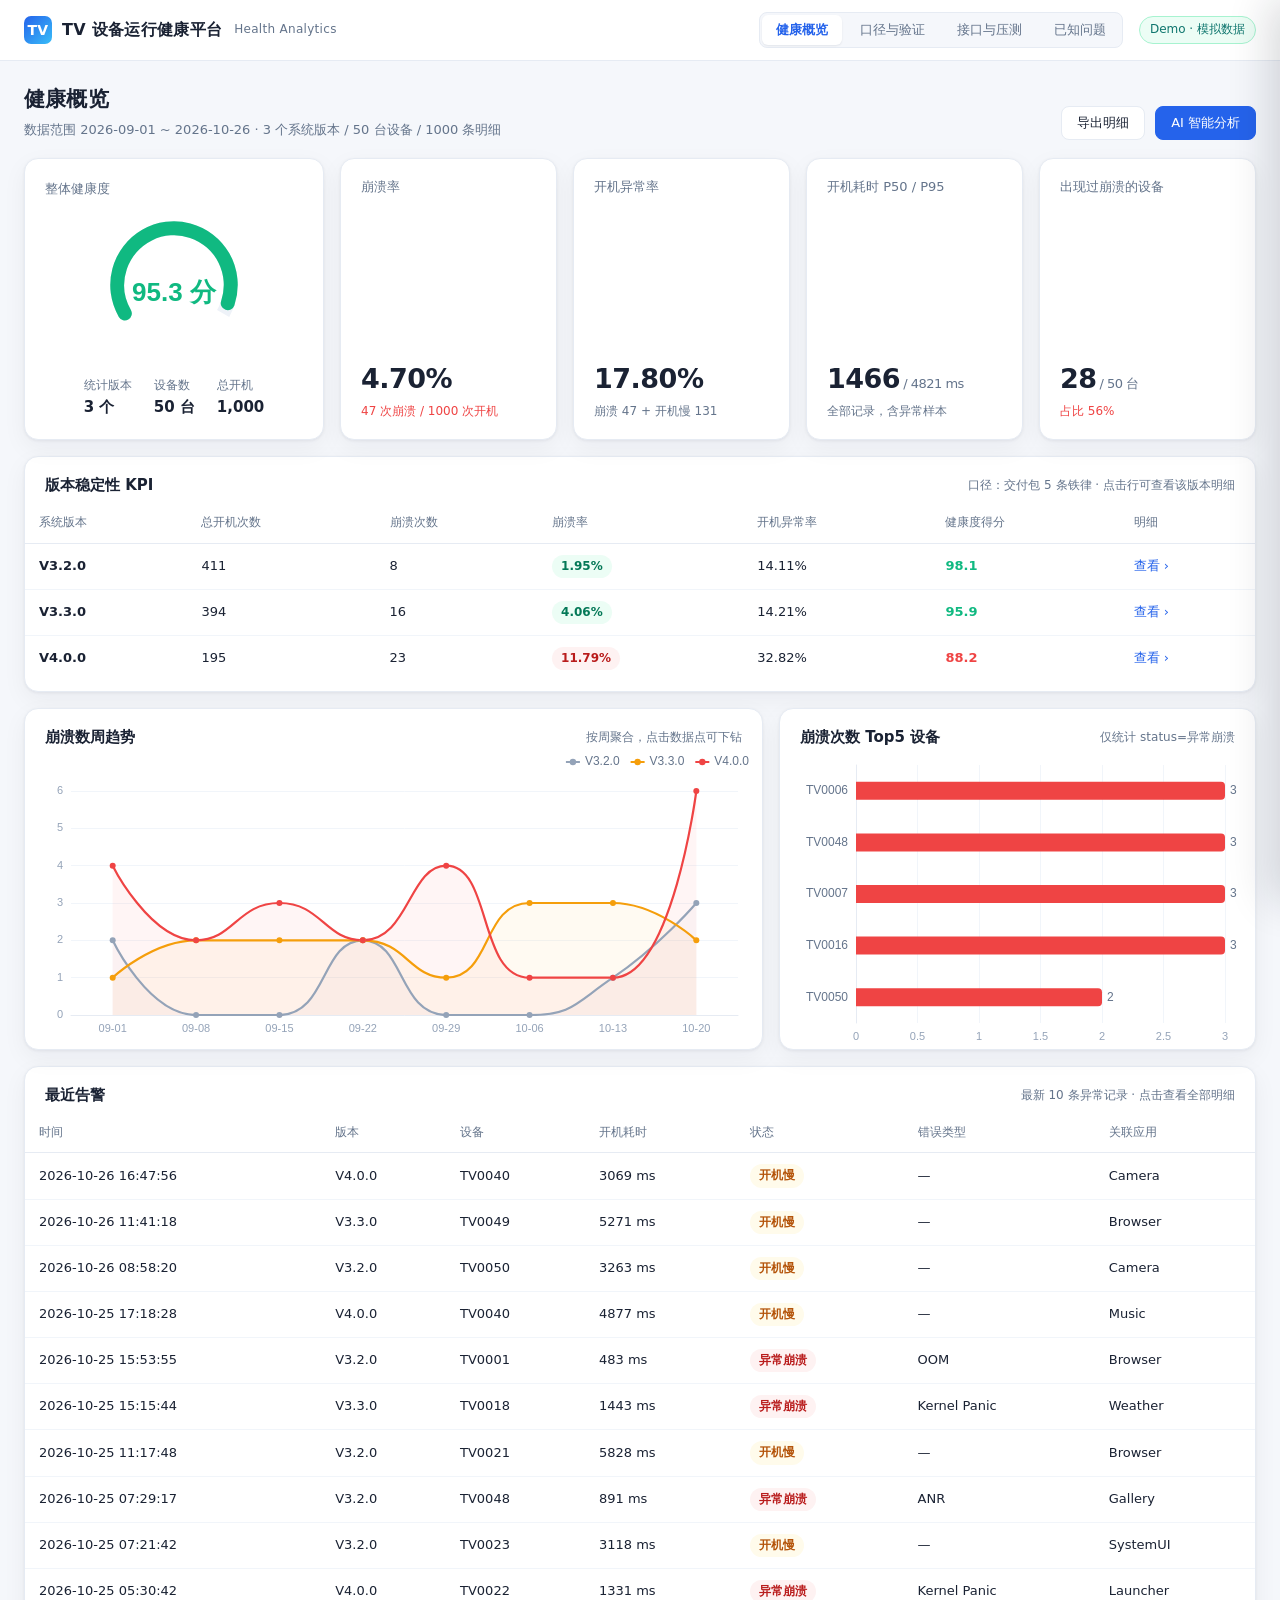
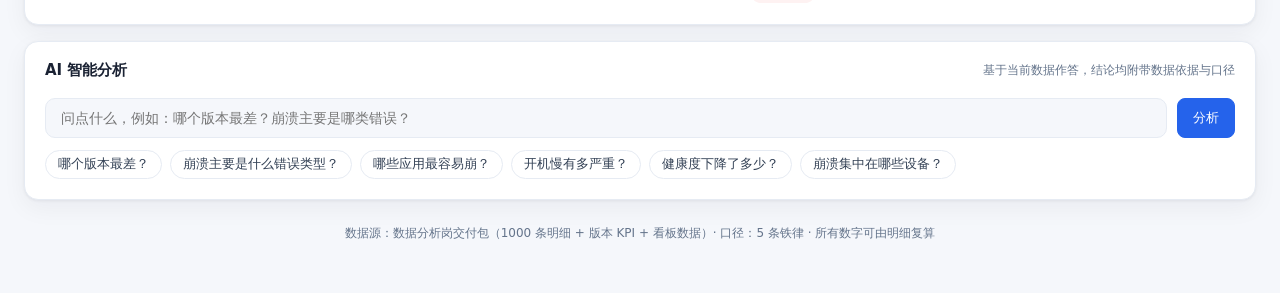
==== commit 2b8521fd: "add index.html" ====
--- a/index.html
+++ b/index.html
@@ -177,8 +177,8 @@
       axisLine: { lineStyle: { width: 14, color: [[1, '#eef2f8']] } },
       pointer: { show: false }, axisTick: { show: false }, splitLine: { show: false },
       axisLabel: { show: false }, anchor: { show: false },
-      detail: { valueAnimation: true, offsetCenter: [0, '8%'],
-        formatter: v => v.toFixed(1) + ' 分', fontSize: 30, fontWeight: 'bolder', color: hColor(health) },
+      detail: { valueAnimation: true, offsetCenter: [0, '14%'],
+        formatter: v => v.toFixed(1) + ' 分', fontSize: 26, fontWeight: 'bolder', color: hColor(health) },
       data: [{ value: health }]
     }]
   });
--- a/style.css
+++ b/style.css
@@ -150,3 +150,20 @@
   }
   .nav a:hover{color:var(--primary);}
   .nav a.on{background:#fff;color:var(--primary);font-weight:600;box-shadow:0 1px 2px rgba(16,24,40,.08);}
+
+  /* ---------- 明细抽屉（可追溯） ---------- */
+  .drawer{
+    position:fixed;top:0;right:-760px;width:760px;max-width:94vw;height:100%;
+    background:#fff;z-index:60;transition:right .26s cubic-bezier(.4,0,.2,1);
+    box-shadow:-10px 0 40px rgba(16,24,40,.16);display:flex;flex-direction:column;
+  }
+  .drawer.on{right:0;}
+  .drawer-hd{
+    padding:15px 20px;border-bottom:1px solid var(--line);
+    display:flex;align-items:center;justify-content:space-between;gap:12px;flex:0 0 auto;
+  }
+  .drawer-body{flex:1;overflow:auto;padding-bottom:24px;}
+  .drawer-body table{font-size:12.5px;}
+  .drawer-body th{position:sticky;top:0;background:#fff;z-index:2;}
+  .mask{position:fixed;inset:0;background:rgba(9,17,30,.34);z-index:55;display:none;}
+  .mask.on{display:block;}
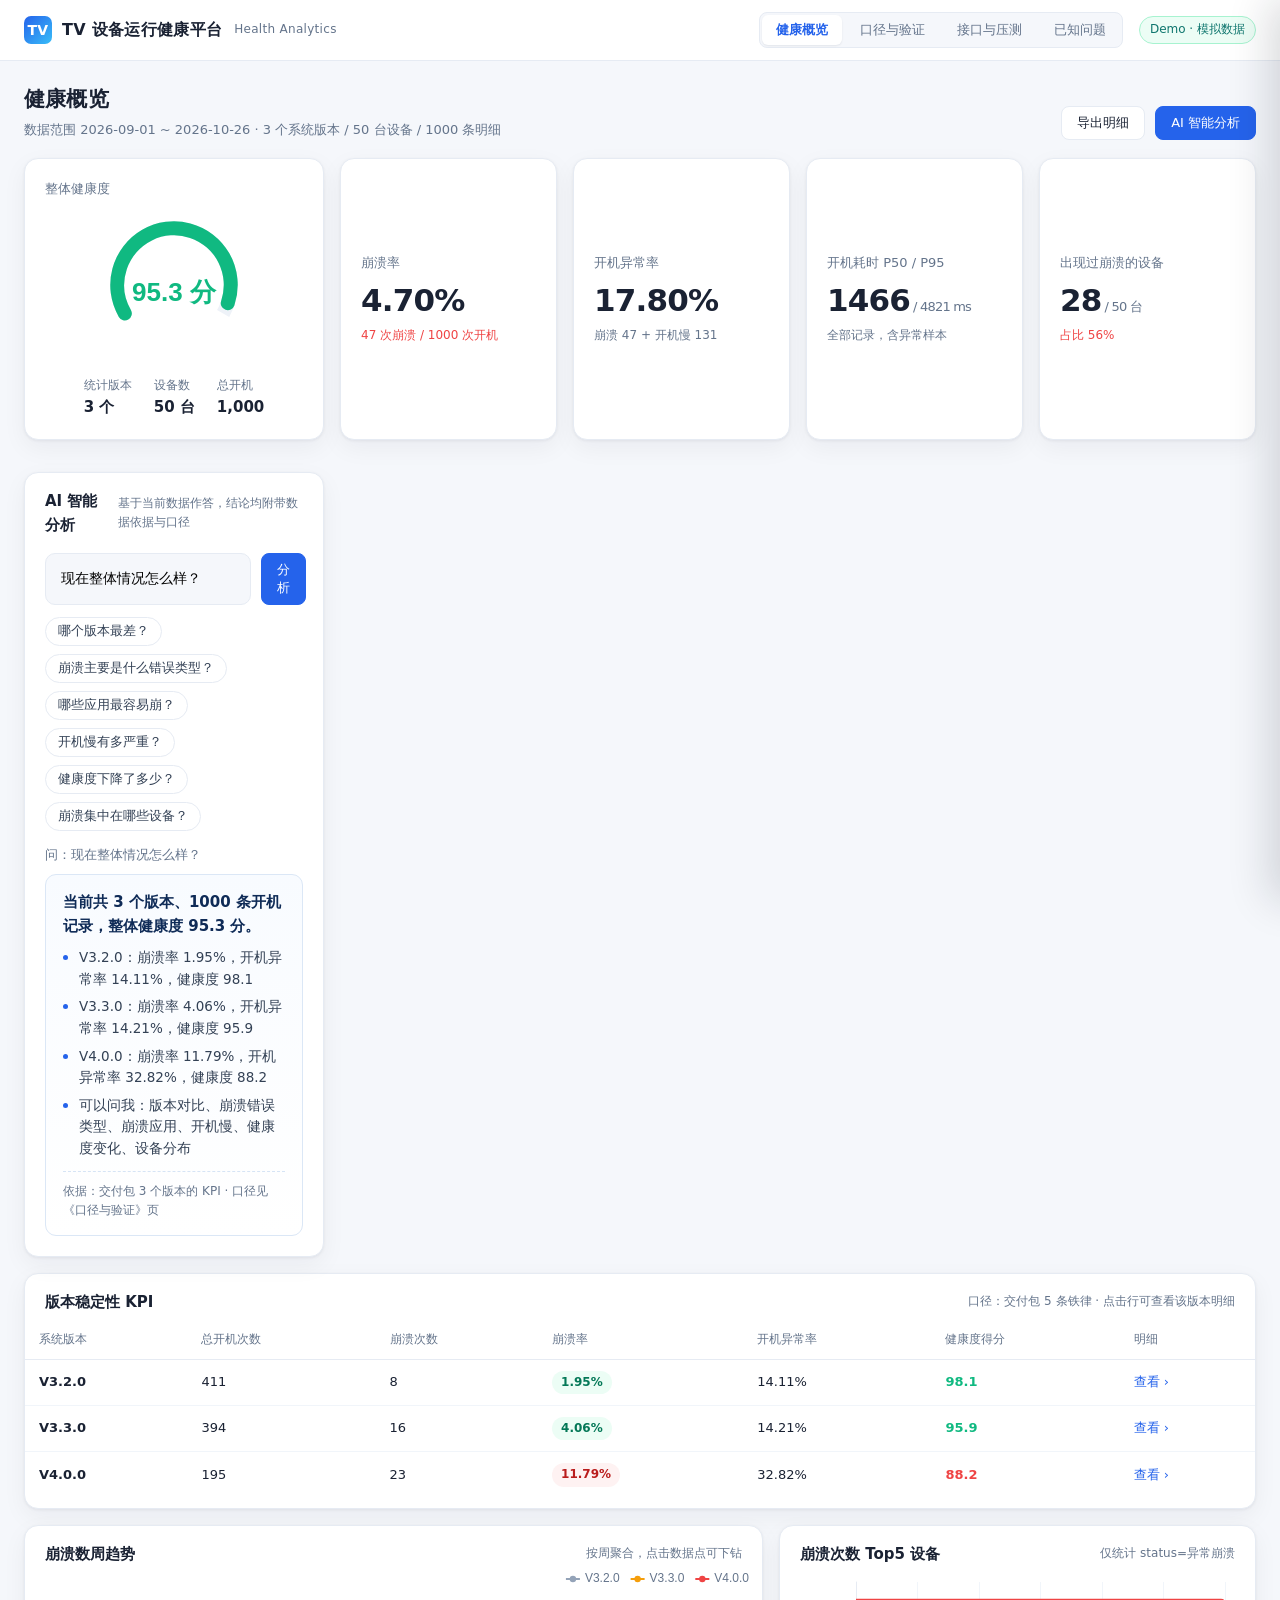
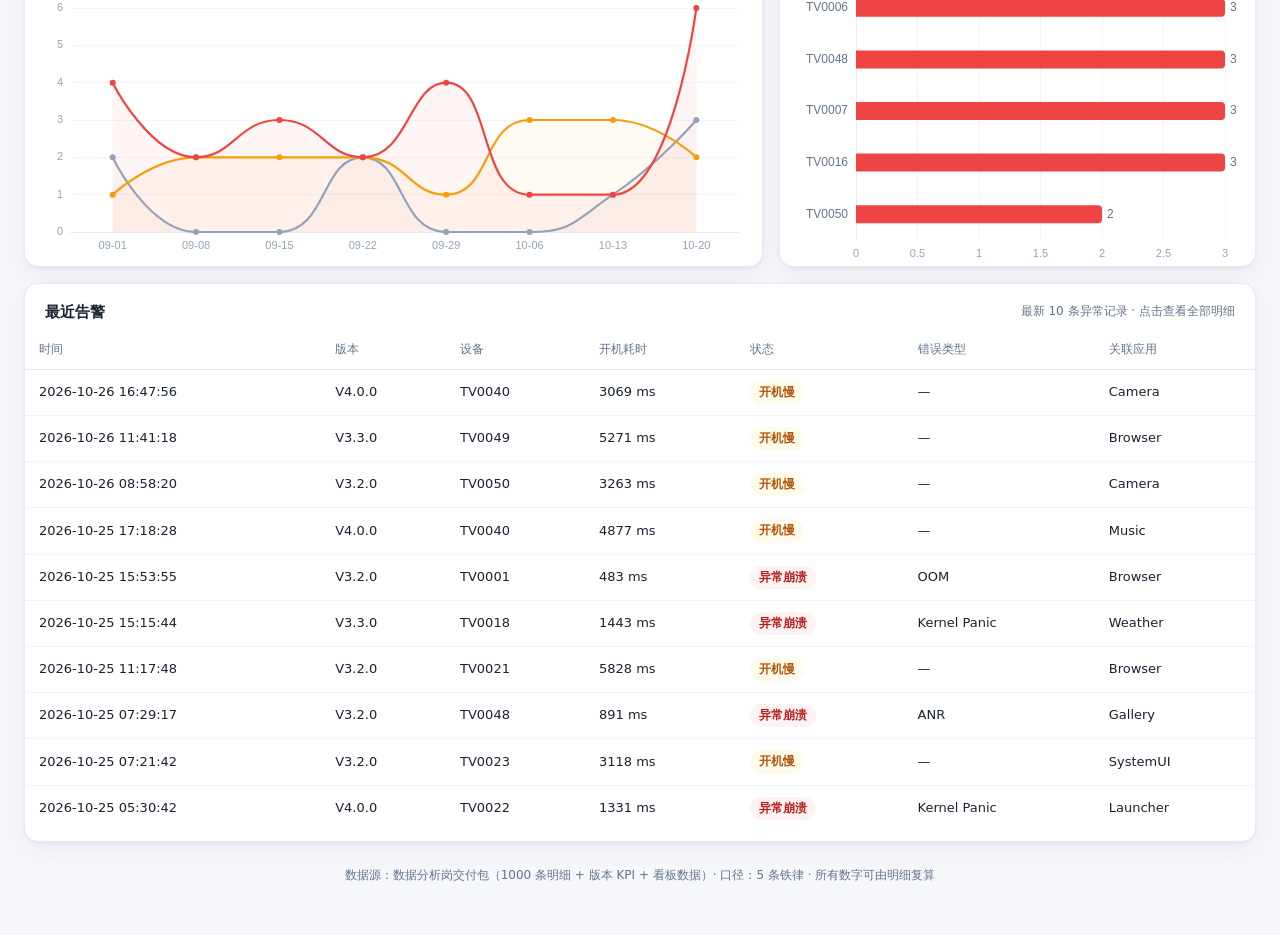
==== commit bd1111f0: "add index.html" ====
--- a/index.html
+++ b/index.html
@@ -72,6 +72,28 @@
         <div class="d" id="kPassD">—</div>
       </div>
     </div>
+
+      <div class="card ai-card">
+    <div class="card-hd">
+      <h3>AI 智能分析</h3>
+      <span class="hint">基于当前数据作答，结论均附带数据依据与口径</span>
+    </div>
+    <div class="ai-body">
+      <div class="ai-input">
+        <input id="aiQ" placeholder="问点什么，例如：哪个版本最差？崩溃主要是哪类错误？" />
+        <button class="btn primary" onclick="askAI()">分析</button>
+      </div>
+      <div class="chips" id="chips"></div>
+      <div class="ans" id="ans">
+        <div class="ans-q" id="ansQ"></div>
+        <div class="ans-body">
+          <div class="concl" id="ansC"></div>
+          <ul id="ansL"></ul>
+          <div class="ev" id="ansE"></div>
+        </div>
+      </div>
+    </div>
+  </div>
   </div>
 
   <!-- 版本 KPI -->
@@ -114,28 +136,7 @@
     </div>
   </div>
 
-  <!-- AI -->
-  <div class="card ai-card">
-    <div class="card-hd">
-      <h3>AI 智能分析</h3>
-      <span class="hint">基于当前数据作答，结论均附带数据依据与口径</span>
-    </div>
-    <div class="ai-body">
-      <div class="ai-input">
-        <input id="aiQ" placeholder="问点什么，例如：哪个版本最差？崩溃主要是哪类错误？" />
-        <button class="btn primary" onclick="askAI()">分析</button>
-      </div>
-      <div class="chips" id="chips"></div>
-      <div class="ans" id="ans">
-        <div class="ans-q" id="ansQ"></div>
-        <div class="ans-body">
-          <div class="concl" id="ansC"></div>
-          <ul id="ansL"></ul>
-          <div class="ev" id="ansE"></div>
-        </div>
-      </div>
-    </div>
-  </div>
+
 
   <div class="foot-note">
     数据源：数据分析岗交付包（1000 条明细 + 版本 KPI + 看板数据）· 口径：5 条铁律 · 所有数字可由明细复算
@@ -384,6 +385,7 @@
 /* URL 参数 */
 const q0 = new URLSearchParams(location.search).get('q');
 if (q0) { document.getElementById('aiQ').value = q0; askAI(q0); }
+else { document.getElementById('aiQ').value = '现在整体情况怎么样？'; askAI(); }
 
 window.addEventListener('resize', () => Object.values(charts).forEach(c => c && c.resize()));
 </script>
--- a/style.css
+++ b/style.css
@@ -65,9 +65,9 @@
   .score-meta b{display:block;font-size:15px;color:var(--text);}
 
   .kpis{display:grid;grid-template-columns:repeat(4,1fr);gap:16px;}
-  .kpi{padding:18px 20px;display:flex;flex-direction:column;justify-content:space-between;min-height:112px;}
+  .kpi{padding:20px 20px;display:flex;flex-direction:column;justify-content:center;gap:7px;min-height:112px;}
   .kpi .t{font-size:13px;color:var(--muted);display:flex;align-items:center;gap:6px;}
-  .kpi .v{font-size:27px;font-weight:700;letter-spacing:-.5px;margin-top:auto;}
+  .kpi .v{font-size:31px;font-weight:700;letter-spacing:-.8px;margin-top:2px;line-height:1.1;}
   .kpi .v span{font-size:13px;font-weight:400;color:var(--muted);margin-left:3px;}
   .kpi .d{font-size:12px;margin-top:2px;}
   .up{color:var(--good);} .down{color:var(--bad);} .flat{color:var(--muted);}
@@ -150,20 +150,20 @@
   }
   .nav a:hover{color:var(--primary);}
   .nav a.on{background:#fff;color:var(--primary);font-weight:600;box-shadow:0 1px 2px rgba(16,24,40,.08);}
-
-  /* ---------- 明细抽屉（可追溯） ---------- */
-  .drawer{
-    position:fixed;top:0;right:-760px;width:760px;max-width:94vw;height:100%;
-    background:#fff;z-index:60;transition:right .26s cubic-bezier(.4,0,.2,1);
-    box-shadow:-10px 0 40px rgba(16,24,40,.16);display:flex;flex-direction:column;
-  }
-  .drawer.on{right:0;}
-  .drawer-hd{
-    padding:15px 20px;border-bottom:1px solid var(--line);
-    display:flex;align-items:center;justify-content:space-between;gap:12px;flex:0 0 auto;
-  }
-  .drawer-body{flex:1;overflow:auto;padding-bottom:24px;}
-  .drawer-body table{font-size:12.5px;}
-  .drawer-body th{position:sticky;top:0;background:#fff;z-index:2;}
-  .mask{position:fixed;inset:0;background:rgba(9,17,30,.34);z-index:55;display:none;}
-  .mask.on{display:block;}
+
+  /* ---------- 明细抽屉（可追溯） ---------- */
+  .drawer{
+    position:fixed;top:0;right:-760px;width:760px;max-width:94vw;height:100%;
+    background:#fff;z-index:60;transition:right .26s cubic-bezier(.4,0,.2,1);
+    box-shadow:-10px 0 40px rgba(16,24,40,.16);display:flex;flex-direction:column;
+  }
+  .drawer.on{right:0;}
+  .drawer-hd{
+    padding:15px 20px;border-bottom:1px solid var(--line);
+    display:flex;align-items:center;justify-content:space-between;gap:12px;flex:0 0 auto;
+  }
+  .drawer-body{flex:1;overflow:auto;padding-bottom:24px;}
+  .drawer-body table{font-size:12.5px;}
+  .drawer-body th{position:sticky;top:0;background:#fff;z-index:2;}
+  .mask{position:fixed;inset:0;background:rgba(9,17,30,.34);z-index:55;display:none;}
+  .mask.on{display:block;}
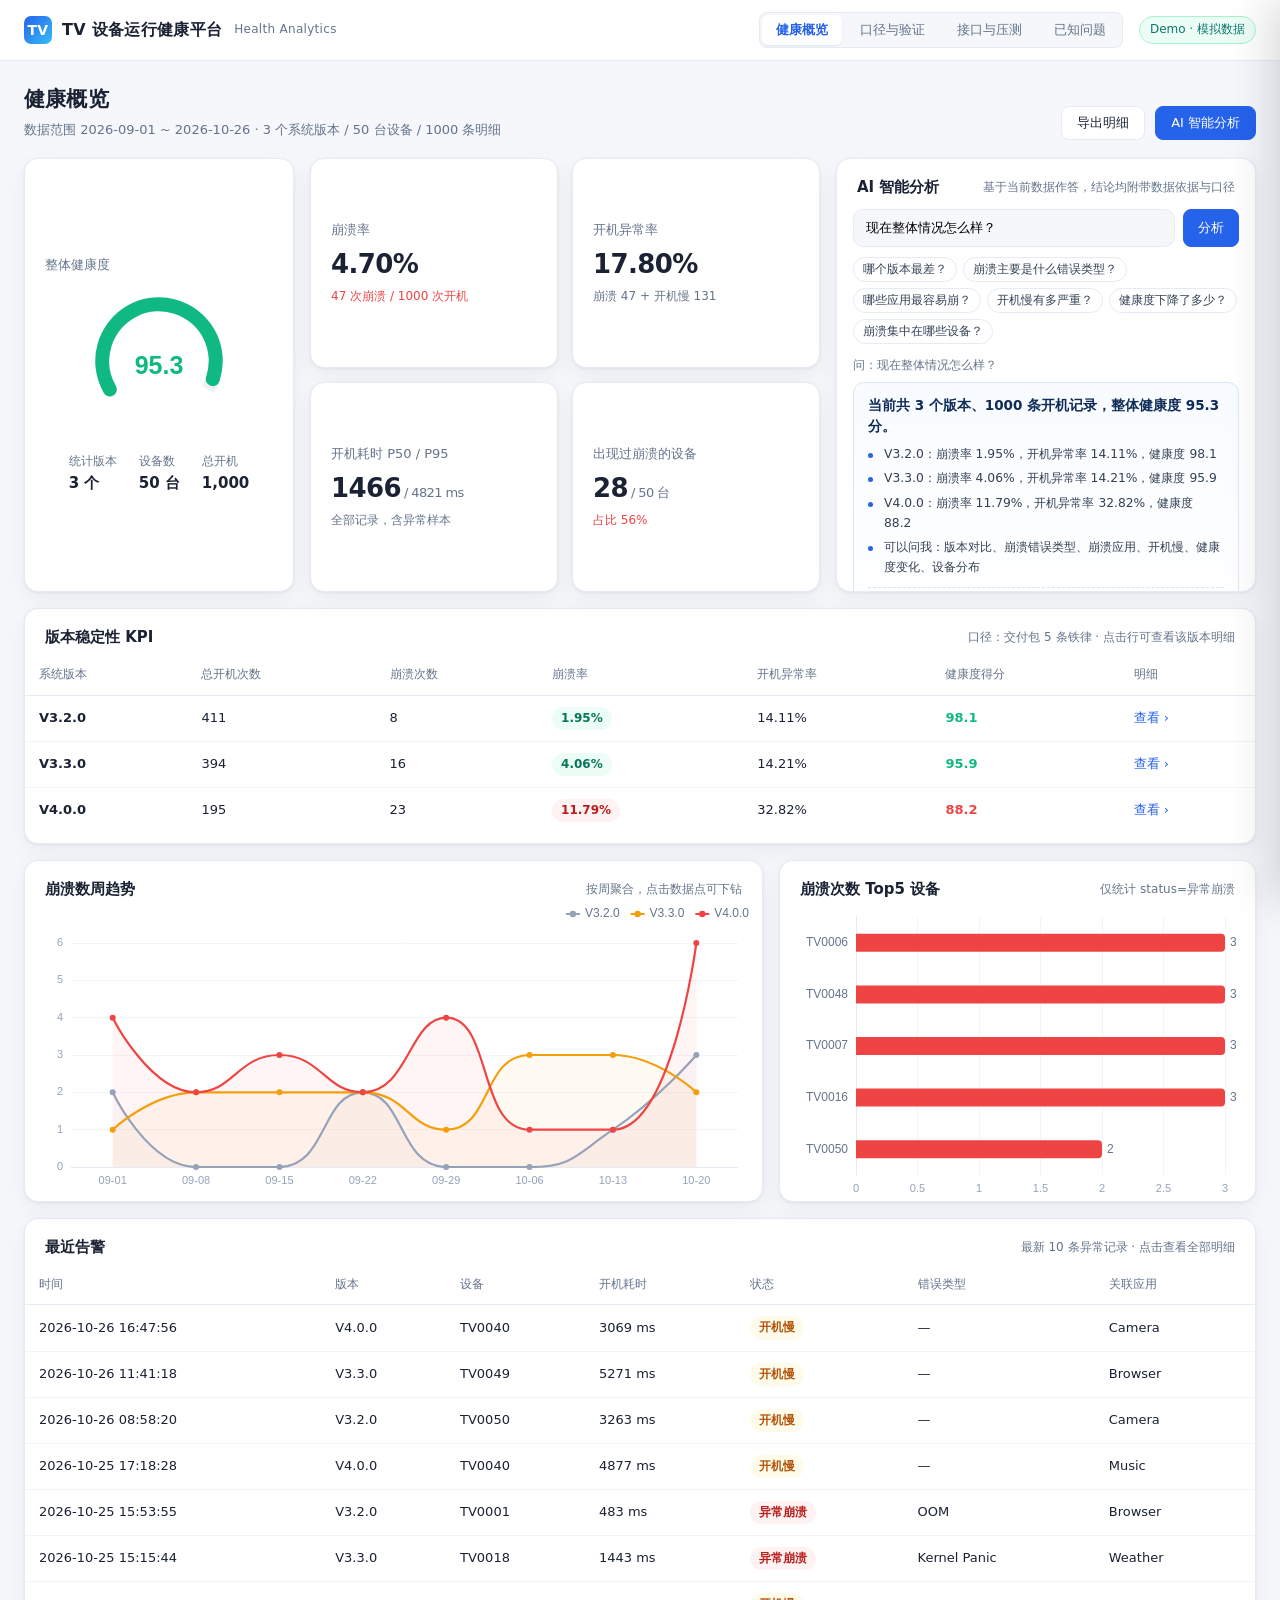
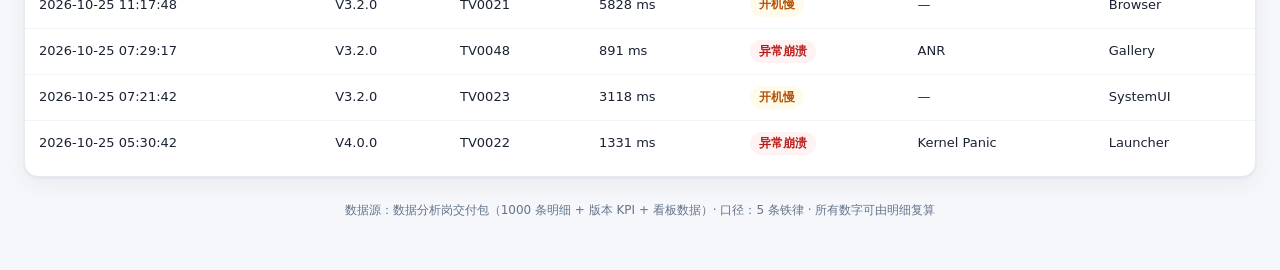
==== commit 2237dc67: "add index.html" ====
--- a/index.html
+++ b/index.html
@@ -178,8 +178,8 @@
       axisLine: { lineStyle: { width: 14, color: [[1, '#eef2f8']] } },
       pointer: { show: false }, axisTick: { show: false }, splitLine: { show: false },
       axisLabel: { show: false }, anchor: { show: false },
-      detail: { valueAnimation: true, offsetCenter: [0, '14%'],
-        formatter: v => v.toFixed(1) + ' 分', fontSize: 26, fontWeight: 'bolder', color: hColor(health) },
+      detail: { valueAnimation: true, offsetCenter: [0, '10%'],
+        formatter: v => v.toFixed(1), fontSize: 25, fontWeight: 'bolder', color: hColor(health) },
       data: [{ value: health }]
     }]
   });
--- a/style.css
+++ b/style.css
@@ -57,17 +57,17 @@
   .card-hd .hint{font-size:12px;color:var(--muted);}
 
   /* ---------- 概览 ---------- */
-  .overview{display:grid;grid-template-columns:300px 1fr;gap:16px;margin-bottom:16px;}
+  .overview{display:grid;grid-template-columns:270px minmax(0,1fr) 420px;gap:16px;margin-bottom:16px;align-items:stretch;}
   .score-card{padding:20px;display:flex;flex-direction:column;align-items:center;justify-content:center;}
   .score-card .lbl{font-size:13px;color:var(--muted);align-self:flex-start;}
   #scoreGauge{width:100%;height:170px;}
   .score-meta{display:flex;gap:22px;margin-top:6px;font-size:12px;color:var(--muted);}
   .score-meta b{display:block;font-size:15px;color:var(--text);}
 
-  .kpis{display:grid;grid-template-columns:repeat(4,1fr);gap:16px;}
+  .kpis{display:grid;grid-template-columns:repeat(2,1fr);grid-template-rows:repeat(2,1fr);gap:14px;}
   .kpi{padding:20px 20px;display:flex;flex-direction:column;justify-content:center;gap:7px;min-height:112px;}
   .kpi .t{font-size:13px;color:var(--muted);display:flex;align-items:center;gap:6px;}
-  .kpi .v{font-size:31px;font-weight:700;letter-spacing:-.8px;margin-top:2px;line-height:1.1;}
+  .kpi .v{font-size:26px;font-weight:700;letter-spacing:-.6px;margin-top:2px;line-height:1.1;}
   .kpi .v span{font-size:13px;font-weight:400;color:var(--muted);margin-left:3px;}
   .kpi .d{font-size:12px;margin-top:2px;}
   .up{color:var(--good);} .down{color:var(--bad);} .flat{color:var(--muted);}
@@ -167,3 +167,24 @@
   .drawer-body th{position:sticky;top:0;background:#fff;z-index:2;}
   .mask{position:fixed;inset:0;background:rgba(9,17,30,.34);z-index:55;display:none;}
   .mask.on{display:block;}
+
+  /* ---------- 概览右侧 AI 面板（窄版） ---------- */
+  .overview .ai-card{max-height:434px;display:flex;flex-direction:column;margin-top:0;}
+  .overview .ai-card .ai-body{flex:1;overflow:auto;padding:10px 16px 16px;}
+  .overview .ai-input{gap:8px;}
+  .overview .ai-input input{padding:9px 12px;font-size:13px;}
+  .overview .ai-input .btn{padding:9px 14px;font-size:13px;white-space:nowrap;}
+  .overview .chips{gap:6px;margin-top:10px;}
+  .overview .chips button{font-size:11.5px;padding:4px 9px;}
+  .overview .ans{margin-top:12px;}
+  .overview .ans-q{font-size:12px;margin-bottom:6px;}
+  .overview .ans-body{padding:12px 14px;}
+  .overview .ans-body .concl{font-size:13.5px;margin-bottom:7px;}
+  .overview .ans-body ul{gap:5px;}
+  .overview .ans-body li{font-size:12.3px;line-height:1.6;}
+  .overview .ans-body .ev{font-size:11.3px;margin-top:9px;padding-top:8px;}
+
+  @media (max-width:1200px){
+    .overview{grid-template-columns:1fr;}
+    .overview .ai-card{max-height:none;}
+  }
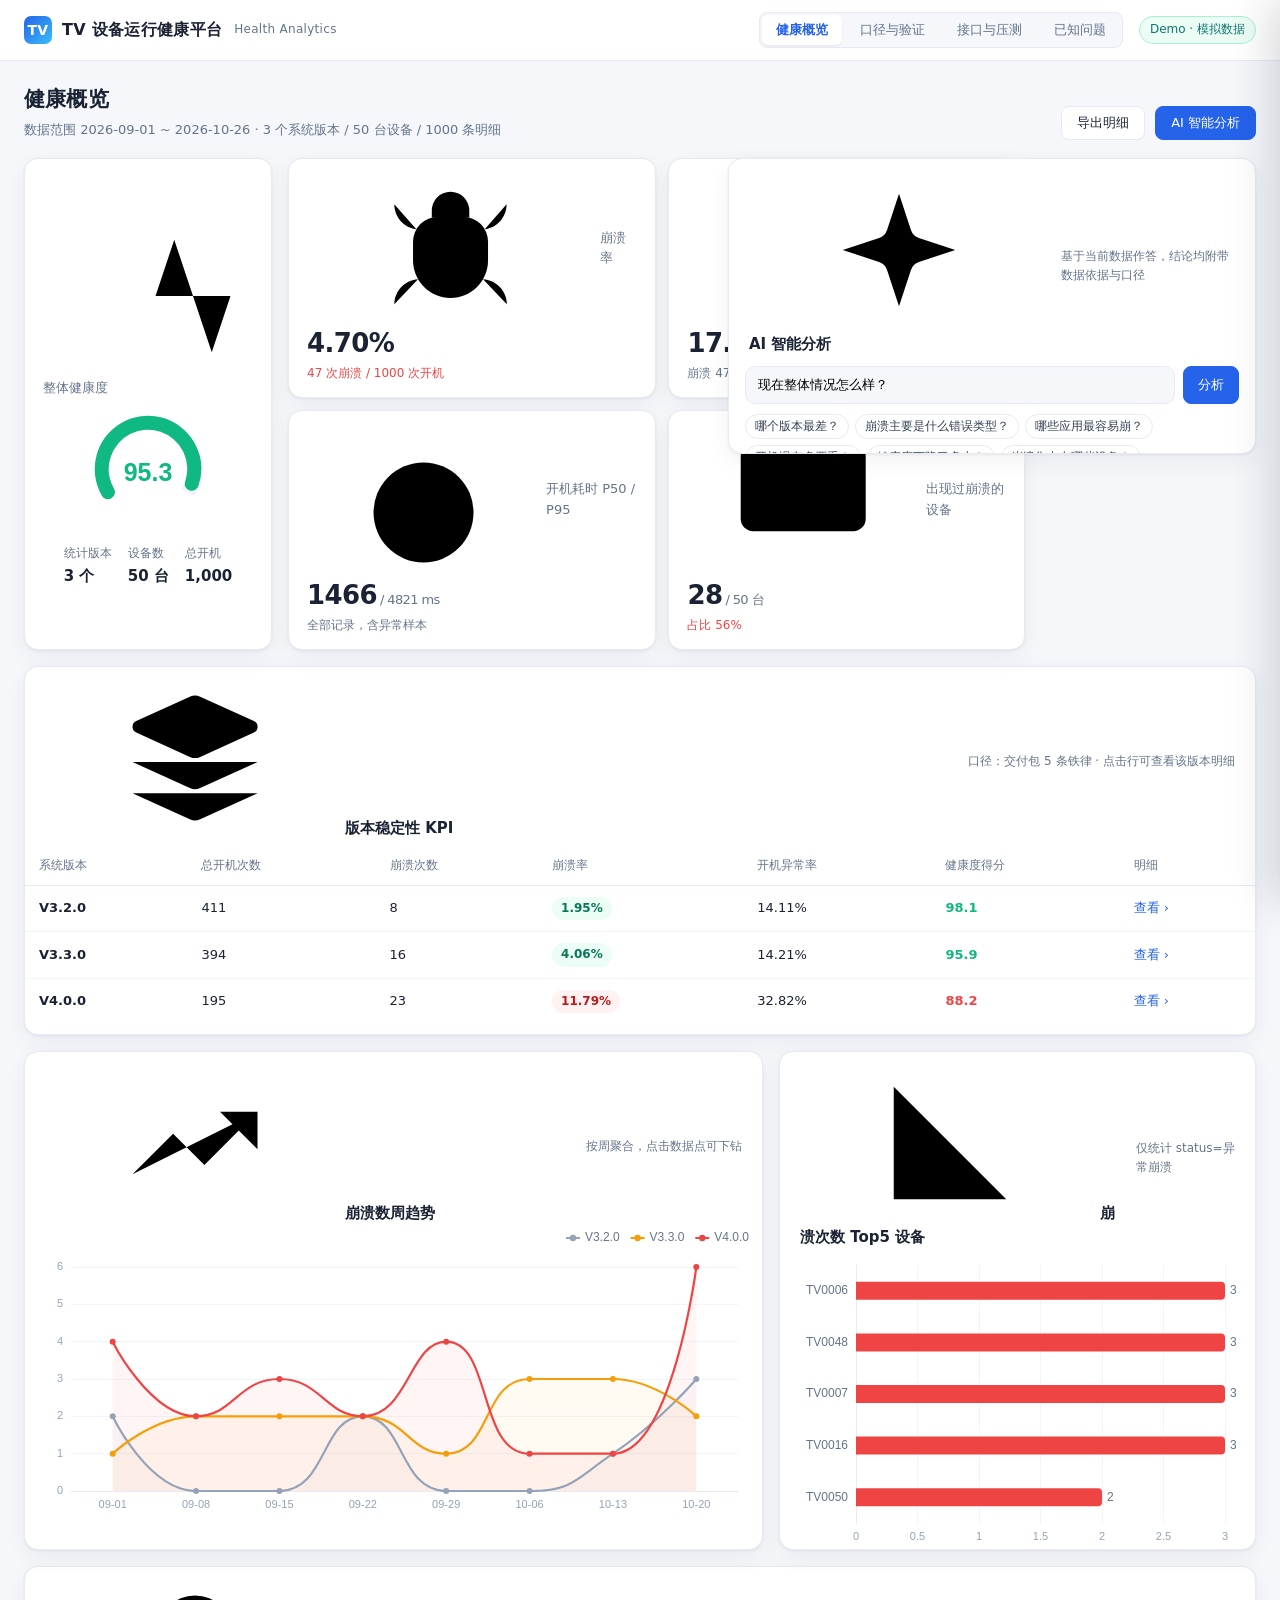
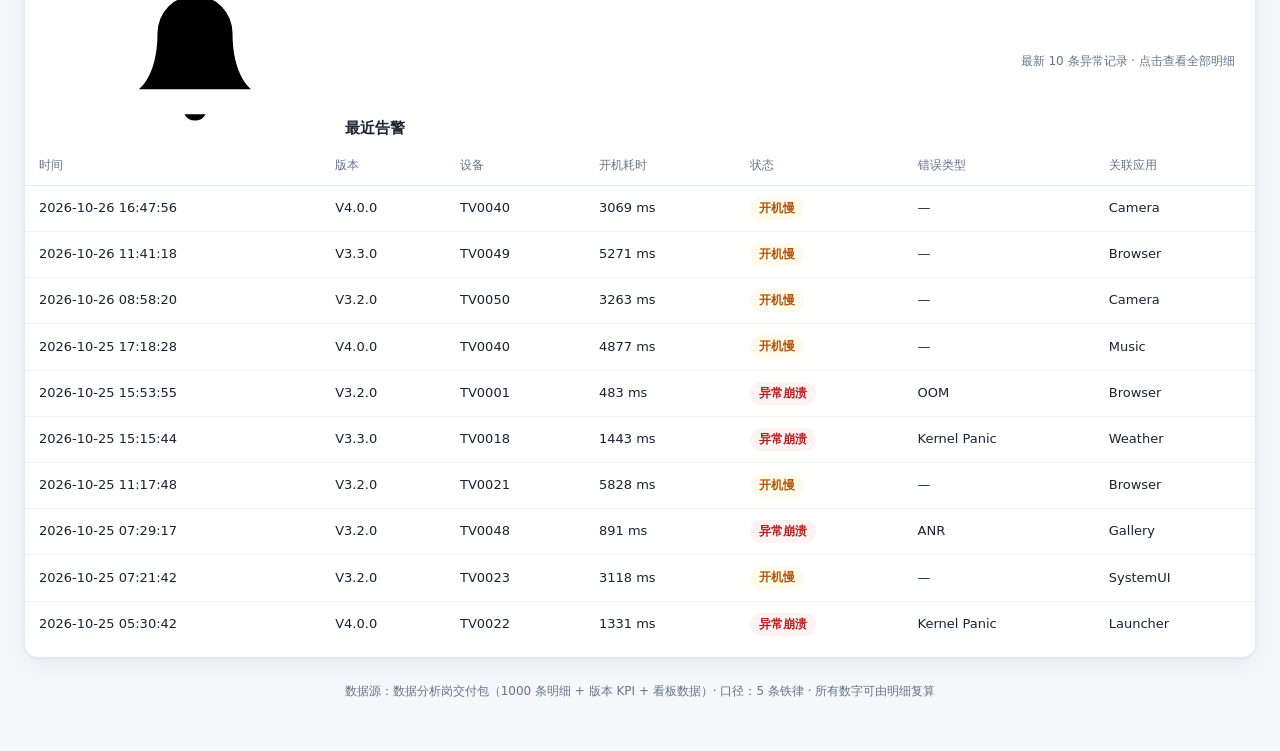
==== commit e021c58a: "add index.html" ====
--- a/index.html
+++ b/index.html
@@ -7,6 +7,28 @@
 <link rel="stylesheet" href="style.css">
 </head>
 <body>
+<svg xmlns="http://www.w3.org/2000/svg" style="display:none" aria-hidden="true">
+  <symbol id="i-activity" viewBox="0 0 24 24"><path d="M22 12h-4l-3 9L9 3l-3 9H2"/></symbol>
+  <symbol id="i-bug" viewBox="0 0 24 24"><path d="m8 2 1.88 1.88"/><path d="M14.12 3.88 16 2"/><path d="M9 7.13v-1a3.003 3.003 0 1 1 6 0v1"/><path d="M12 20c-3.3 0-6-2.7-6-6v-3a4 4 0 0 1 4-4h4a4 4 0 0 1 4 4v3c0 3.3-2.7 6-6 6"/><path d="M12 20v-9"/><path d="M6.53 9C4.6 8.8 3 7.1 3 5"/><path d="M6 13H2"/><path d="M3 21c0-2.1 1.7-3.9 3.8-4"/><path d="M20.97 5c0 2.1-1.6 3.8-3.5 4"/><path d="M22 13h-4"/><path d="M17.2 17c2.1.1 3.8 1.9 3.8 4"/></symbol>
+  <symbol id="i-timer" viewBox="0 0 24 24"><line x1="10" x2="14" y1="2" y2="2"/><line x1="12" x2="15" y1="14" y2="11"/><circle cx="12" cy="14" r="8"/></symbol>
+  <symbol id="i-monitor" viewBox="0 0 24 24"><rect width="20" height="14" x="2" y="3" rx="2"/><line x1="8" x2="16" y1="21" y2="21"/><line x1="12" x2="12" y1="17" y2="21"/></symbol>
+  <symbol id="i-layers" viewBox="0 0 24 24"><path d="m12.83 2.18a2 2 0 0 0-1.66 0L2.6 6.08a1 1 0 0 0 0 1.83l8.58 3.91a2 2 0 0 0 1.66 0l8.58-3.9a1 1 0 0 0 0-1.83Z"/><path d="m22 17.65-9.17 4.16a2 2 0 0 1-1.66 0L2 17.65"/><path d="m22 12.65-9.17 4.16a2 2 0 0 1-1.66 0L2 12.65"/></symbol>
+  <symbol id="i-trending-up" viewBox="0 0 24 24"><polyline points="22 7 13.5 15.5 8.5 10.5 2 17"/><polyline points="16 7 22 7 22 13"/></symbol>
+  <symbol id="i-bar-chart" viewBox="0 0 24 24"><path d="M3 3v18h18"/><path d="M18 17V9"/><path d="M13 17V5"/><path d="M8 17v-3"/></symbol>
+  <symbol id="i-bell" viewBox="0 0 24 24"><path d="M6 8a6 6 0 0 1 12 0c0 7 3 9 3 9H3s3-2 3-9"/><path d="M10.3 21a1.94 1.94 0 0 0 3.4 0"/></symbol>
+  <symbol id="i-sparkles" viewBox="0 0 24 24"><path d="m12 3-1.912 5.813a2 2 0 0 1-1.275 1.275L3 12l5.813 1.912a2 2 0 0 1 1.275 1.275L12 21l1.912-5.813a2 2 0 0 1 1.275-1.275L21 12l-5.813-1.912a2 2 0 0 1-1.275-1.275L12 3Z"/><path d="M5 3v4"/><path d="M19 17v4"/><path d="M3 5h4"/><path d="M17 19h4"/></symbol>
+  <symbol id="i-users" viewBox="0 0 24 24"><path d="M16 21v-2a4 4 0 0 0-4-4H6a4 4 0 0 0-4 4v2"/><circle cx="9" cy="7" r="4"/><path d="M22 21v-2a4 4 0 0 0-3-3.87"/><path d="M16 3.13a4 4 0 0 1 0 7.75"/></symbol>
+  <symbol id="i-list-checks" viewBox="0 0 24 24"><path d="m3 17 2 2 4-4"/><path d="m3 7 2 2 4-4"/><path d="M13 6h8"/><path d="M13 12h8"/><path d="M13 18h8"/></symbol>
+  <symbol id="i-scale" viewBox="0 0 24 24"><path d="m16 16 3-8 3 8c-.87.65-1.92 1-3 1s-2.13-.35-3-1Z"/><path d="m2 16 3-8 3 8c-.87.65-1.92 1-3 1s-2.13-.35-3-1Z"/><path d="M7 21h10"/><path d="M12 3v18"/><path d="M3 7h2c2 0 5-1 7-2 2 1 5 2 7 2h2"/></symbol>
+  <symbol id="i-pie-chart" viewBox="0 0 24 24"><path d="M21.21 15.89A10 10 0 1 1 8 2.83"/><path d="M22 12A10 10 0 0 0 12 2v10z"/></symbol>
+  <symbol id="i-lightbulb" viewBox="0 0 24 24"><path d="M15 14c.2-1 .7-1.7 1.5-2.5 1-.9 1.5-2.2 1.5-3.5A6 6 0 0 0 6 8c0 1 .2 2.2 1.5 3.5.7.7 1.3 1.5 1.5 2.5"/><path d="M9 18h6"/><path d="M10 22h4"/></symbol>
+  <symbol id="i-gauge" viewBox="0 0 24 24"><path d="m12 14 4-4"/><path d="M3.34 19a10 10 0 1 1 17.32 0"/></symbol>
+  <symbol id="i-circle-check" viewBox="0 0 24 24"><circle cx="12" cy="12" r="10"/><path d="m9 12 2 2 4-4"/></symbol>
+  <symbol id="i-server" viewBox="0 0 24 24"><rect width="20" height="8" x="2" y="2" rx="2" ry="2"/><rect width="20" height="8" x="2" y="14" rx="2" ry="2"/><line x1="6" x2="6.01" y1="6" y2="6"/><line x1="6" x2="6.01" y1="18" y2="18"/></symbol>
+  <symbol id="i-terminal" viewBox="0 0 24 24"><polyline points="4 17 10 11 4 5"/><line x1="12" x2="20" y1="19" y2="19"/></symbol>
+  <symbol id="i-alert-circle" viewBox="0 0 24 24"><circle cx="12" cy="12" r="10"/><line x1="12" x2="12" y1="8" y2="12"/><line x1="12" x2="12.01" y1="16" y2="16"/></symbol>
+  <symbol id="i-calendar" viewBox="0 0 24 24"><path d="M8 2v4"/><path d="M16 2v4"/><rect width="18" height="18" x="3" y="4" rx="2"/><path d="M3 10h18"/></symbol>
+</svg>
 
 <div class="topbar">
   <div class="topbar-in">
@@ -42,7 +64,7 @@
   <!-- 总览 -->
   <div class="overview">
     <div class="card score-card">
-      <div class="lbl">整体健康度</div>
+      <div class="lbl"><svg class="ico"><use href="#i-activity"/></svg>整体健康度</div>
       <div id="scoreGauge"></div>
       <div class="score-meta">
         <div>统计版本<b id="smVer">—</b></div>
@@ -52,22 +74,22 @@
     </div>
     <div class="kpis">
       <div class="card kpi">
-        <div class="t">崩溃率</div>
+        <div class="t"><svg class="ico"><use href="#i-bug"/></svg>崩溃率</div>
         <div class="v" id="kCrash">—</div>
         <div class="d" id="kCrashD">—</div>
       </div>
       <div class="card kpi">
-        <div class="t">开机异常率</div>
+        <div class="t"><svg class="ico"><use href="#i-alert-circle"/></svg>开机异常率</div>
         <div class="v" id="kAnr">—</div>
         <div class="d" id="kAnrD">—</div>
       </div>
       <div class="card kpi">
-        <div class="t">开机耗时 P50 / P95</div>
+        <div class="t"><svg class="ico"><use href="#i-timer"/></svg>开机耗时 P50 / P95</div>
         <div class="v" id="kStart">—</div>
         <div class="d" id="kStartD">—</div>
       </div>
       <div class="card kpi">
-        <div class="t">出现过崩溃的设备</div>
+        <div class="t"><svg class="ico"><use href="#i-monitor"/></svg>出现过崩溃的设备</div>
         <div class="v" id="kPass">—</div>
         <div class="d" id="kPassD">—</div>
       </div>
@@ -75,7 +97,7 @@
 
       <div class="card ai-card">
     <div class="card-hd">
-      <h3>AI 智能分析</h3>
+      <h3><svg class="ico"><use href="#i-sparkles"/></svg>AI 智能分析</h3>
       <span class="hint">基于当前数据作答，结论均附带数据依据与口径</span>
     </div>
     <div class="ai-body">
@@ -99,7 +121,7 @@
   <!-- 版本 KPI -->
   <div class="card" style="margin-bottom:16px;">
     <div class="card-hd">
-      <h3>版本稳定性 KPI</h3>
+      <h3><svg class="ico"><use href="#i-layers"/></svg>版本稳定性 KPI</h3>
       <span class="hint">口径：交付包 5 条铁律 · 点击行可查看该版本明细</span>
     </div>
     <div style="padding:6px 0 10px;">
@@ -116,18 +138,18 @@
   <!-- 趋势 + Top5 -->
   <div class="grid2">
     <div class="card">
-      <div class="card-hd"><h3>崩溃数周趋势</h3><span class="hint">按周聚合，点击数据点可下钻</span></div>
+      <div class="card-hd"><h3><svg class="ico"><use href="#i-trending-up"/></svg>崩溃数周趋势</h3><span class="hint">按周聚合，点击数据点可下钻</span></div>
       <div id="trendChart" class="chart"></div>
     </div>
     <div class="card">
-      <div class="card-hd"><h3>崩溃次数 Top5 设备</h3><span class="hint">仅统计 status=异常崩溃</span></div>
+      <div class="card-hd"><h3><svg class="ico"><use href="#i-bar-chart"/></svg>崩溃次数 Top5 设备</h3><span class="hint">仅统计 status=异常崩溃</span></div>
       <div id="devChart" class="chart"></div>
     </div>
   </div>
 
   <!-- 告警 -->
   <div class="card" style="margin-bottom:16px;">
-    <div class="card-hd"><h3>最近告警</h3><span class="hint">最新 10 条异常记录 · 点击查看全部明细</span></div>
+    <div class="card-hd"><h3><svg class="ico"><use href="#i-bell"/></svg>最近告警</h3><span class="hint">最新 10 条异常记录 · 点击查看全部明细</span></div>
     <div style="padding:6px 0 10px;">
       <table>
         <thead><tr><th>时间</th><th>版本</th><th>设备</th><th>开机耗时</th><th>状态</th><th>错误类型</th><th>关联应用</th></tr></thead>
--- a/style.css
+++ b/style.css
@@ -57,15 +57,15 @@
   .card-hd .hint{font-size:12px;color:var(--muted);}
 
   /* ---------- 概览 ---------- */
-  .overview{display:grid;grid-template-columns:270px minmax(0,1fr) 420px;gap:16px;margin-bottom:16px;align-items:stretch;}
-  .score-card{padding:20px;display:flex;flex-direction:column;align-items:center;justify-content:center;}
+  .overview{display:grid;grid-template-columns:248px minmax(0,1fr) 528px;gap:16px;margin-bottom:16px;align-items:stretch;}
+  .score-card{padding:16px 18px;display:flex;flex-direction:column;align-items:center;justify-content:center;}
   .score-card .lbl{font-size:13px;color:var(--muted);align-self:flex-start;}
-  #scoreGauge{width:100%;height:170px;}
-  .score-meta{display:flex;gap:22px;margin-top:6px;font-size:12px;color:var(--muted);}
+  #scoreGauge{width:100%;height:142px;}
+  .score-meta{display:flex;gap:16px;margin-top:4px;font-size:12px;color:var(--muted);}
   .score-meta b{display:block;font-size:15px;color:var(--text);}
 
-  .kpis{display:grid;grid-template-columns:repeat(2,1fr);grid-template-rows:repeat(2,1fr);gap:14px;}
-  .kpi{padding:20px 20px;display:flex;flex-direction:column;justify-content:center;gap:7px;min-height:112px;}
+  .kpis{display:grid;grid-template-columns:repeat(2,1fr);grid-template-rows:1fr 1fr;gap:12px;height:100%;}
+  .kpi{padding:14px 18px;display:flex;flex-direction:column;justify-content:center;gap:4px;min-height:0;}
   .kpi .t{font-size:13px;color:var(--muted);display:flex;align-items:center;gap:6px;}
   .kpi .v{font-size:26px;font-weight:700;letter-spacing:-.6px;margin-top:2px;line-height:1.1;}
   .kpi .v span{font-size:13px;font-weight:400;color:var(--muted);margin-left:3px;}
@@ -169,8 +169,8 @@
   .mask.on{display:block;}
 
   /* ---------- 概览右侧 AI 面板（窄版） ---------- */
-  .overview .ai-card{max-height:434px;display:flex;flex-direction:column;margin-top:0;}
-  .overview .ai-card .ai-body{flex:1;overflow:auto;padding:10px 16px 16px;}
+  .overview .ai-card{height:296px;max-height:296px;display:flex;flex-direction:column;margin-top:0;}
+  .overview .ai-card .ai-body{flex:1;overflow-y:auto;padding:10px 16px 16px;scrollbar-width:thin;}
   .overview .ai-input{gap:8px;}
   .overview .ai-input input{padding:9px 12px;font-size:13px;}
   .overview .ai-input .btn{padding:9px 14px;font-size:13px;white-space:nowrap;}
